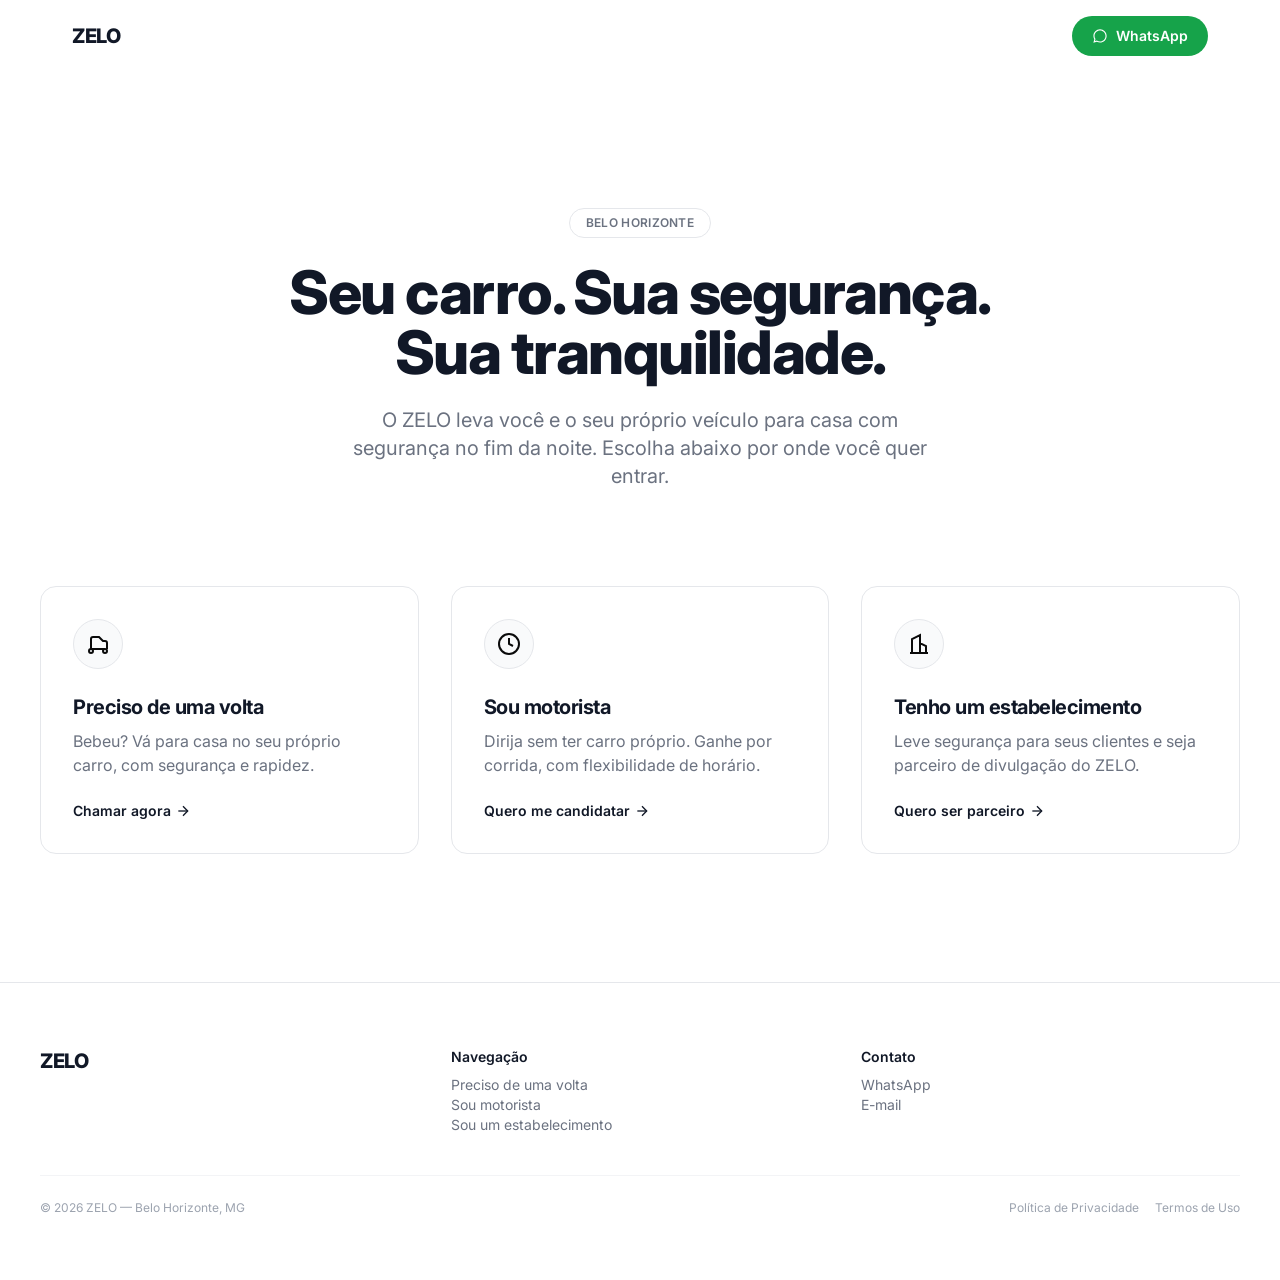
==== index.html @ 23740eac "Site ZELO: hub + landing cliente, motorista e parceiros - 4 paginas estaticas (HTML + Tailwind compi" ====
<!DOCTYPE html>
<html lang="pt-BR">
<head>
<meta charset="UTF-8">
<meta name="viewport" content="width=device-width, initial-scale=1.0">
<meta name="color-scheme" content="light">
<title>ZELO — O Motorista Amigo | Belo Horizonte</title>
<meta name="description" content="ZELO: o motorista amigo que leva você e o seu carro para casa com segurança. Conheça também nossas parcerias com estabelecimentos e vagas para motoristas em Belo Horizonte.">
<meta name="keywords" content="ZELO, motorista amigo, transporte noturno seguro, Belo Horizonte">

<meta property="og:title" content="ZELO — O Motorista Amigo">
<meta property="og:description" content="Segurança e tranquilidade no fim da noite, em Belo Horizonte.">
<meta property="og:type" content="website">
<meta property="og:locale" content="pt_BR">

<link rel="preconnect" href="https://fonts.googleapis.com">
<link rel="preconnect" href="https://fonts.gstatic.com" crossorigin>
<link href="https://fonts.googleapis.com/css2?family=Inter:wght@400;500;600;700;800&display=swap" rel="stylesheet">
<link rel="stylesheet" href="zelo.min.css">
</head>
<body class="bg-white text-gray-900 antialiased">

<header id="navbar" class="fixed top-0 left-0 right-0 z-40">
  <nav class="max-w-[1200px] mx-auto px-6 lg:px-8 h-[72px] flex items-center justify-between">
    <a href="index.html" class="text-xl font-extrabold tracking-tight">ZELO</a>
    <a href="https://wa.me/5500000000000" target="_blank" rel="noopener"
       class="flex items-center gap-2 bg-success text-white px-5 py-2.5 rounded-full text-sm font-semibold hover:brightness-110 transition">
      <svg width="16" height="16" viewBox="0 0 24 24" fill="currentColor" aria-hidden="true"><path d="M12.04 2C6.58 2 2.13 6.45 2.13 11.91c0 1.75.46 3.45 1.32 4.95L2.05 22l5.25-1.38c1.45.79 3.08 1.21 4.74 1.21 5.46 0 9.91-4.45 9.91-9.91S17.5 2 12.04 2zm0 18.15c-1.48 0-2.93-.4-4.2-1.15l-.3-.18-3.12.82.83-3.04-.2-.31a8.18 8.18 0 01-1.26-4.38c0-4.54 3.7-8.24 8.25-8.24 4.54 0 8.24 3.7 8.24 8.24 0 4.55-3.7 8.24-8.24 8.24z"/></svg>
      WhatsApp
    </a>
  </nav>
</header>

<main>

  <section class="pt-40 pb-16 lg:pt-52 lg:pb-24 px-6 lg:px-8">
    <div class="max-w-[800px] mx-auto text-center">
      <span class="inline-block text-xs font-semibold uppercase tracking-wide text-gray-500 border border-gray-200 rounded-full px-4 py-1.5 mb-6">
        Belo Horizonte
      </span>
      <h1 class="text-4xl lg:text-6xl font-extrabold tracking-tight leading-[1.1] mb-6">
        Seu carro. Sua segurança. Sua tranquilidade.
      </h1>
      <p class="text-lg lg:text-xl text-gray-500 leading-relaxed max-w-xl mx-auto">
        O ZELO leva você e o seu próprio veículo para casa com segurança no fim da noite. Escolha abaixo por onde você quer entrar.
      </p>
    </div>
  </section>

  <section class="pb-24 lg:pb-32 px-6 lg:px-8">
    <div class="max-w-[1200px] mx-auto grid md:grid-cols-3 gap-6 lg:gap-8">

      <a href="zelo-landing-cliente.html" class="route-card reveal bg-white border border-gray-200 rounded-2xl p-8 flex flex-col">
        <div class="bg-gray-50 border border-gray-200 rounded-full p-3 w-fit">
          <svg width="24" height="24" viewBox="0 0 24 24" fill="none" stroke="#0A0A0A" stroke-width="2"><path d="M5 17h14M5 17a2 2 0 100 4 2 2 0 000-4zm14 0a2 2 0 100 4 2 2 0 000-4zM5 17V7a2 2 0 012-2h6l4 4h2a2 2 0 012 2v6"/></svg>
        </div>
        <h2 class="text-xl font-bold tracking-tight mt-6">Preciso de uma volta</h2>
        <p class="text-gray-500 mt-2 flex-1">Bebeu? Vá para casa no seu próprio carro, com segurança e rapidez.</p>
        <span class="inline-flex items-center gap-1 font-semibold mt-6 text-sm">
          Chamar agora
          <svg width="16" height="16" viewBox="0 0 24 24" fill="none" stroke="currentColor" stroke-width="2"><line x1="5" y1="12" x2="19" y2="12"/><polyline points="12 5 19 12 12 19"/></svg>
        </span>
      </a>

      <a href="zelo-landing-motorista.html" class="route-card reveal bg-white border border-gray-200 rounded-2xl p-8 flex flex-col">
        <div class="bg-gray-50 border border-gray-200 rounded-full p-3 w-fit">
          <svg width="24" height="24" viewBox="0 0 24 24" fill="none" stroke="#0A0A0A" stroke-width="2"><circle cx="12" cy="12" r="10"/><polyline points="12 6 12 12 16 14"/></svg>
        </div>
        <h2 class="text-xl font-bold tracking-tight mt-6">Sou motorista</h2>
        <p class="text-gray-500 mt-2 flex-1">Dirija sem ter carro próprio. Ganhe por corrida, com flexibilidade de horário.</p>
        <span class="inline-flex items-center gap-1 font-semibold mt-6 text-sm">
          Quero me candidatar
          <svg width="16" height="16" viewBox="0 0 24 24" fill="none" stroke="currentColor" stroke-width="2"><line x1="5" y1="12" x2="19" y2="12"/><polyline points="12 5 19 12 12 19"/></svg>
        </span>
      </a>

      <a href="zelo-landing-page.html" class="route-card reveal bg-white border border-gray-200 rounded-2xl p-8 flex flex-col">
        <div class="bg-gray-50 border border-gray-200 rounded-full p-3 w-fit">
          <svg width="24" height="24" viewBox="0 0 24 24" fill="none" stroke="#0A0A0A" stroke-width="2"><path d="M3 21h18M5 21V7l8-4v18M13 21V11l6 3v7M9 9v.01M9 12v.01M9 15v.01"/></svg>
        </div>
        <h2 class="text-xl font-bold tracking-tight mt-6">Tenho um estabelecimento</h2>
        <p class="text-gray-500 mt-2 flex-1">Leve segurança para seus clientes e seja parceiro de divulgação do ZELO.</p>
        <span class="inline-flex items-center gap-1 font-semibold mt-6 text-sm">
          Quero ser parceiro
          <svg width="16" height="16" viewBox="0 0 24 24" fill="none" stroke="currentColor" stroke-width="2"><line x1="5" y1="12" x2="19" y2="12"/><polyline points="12 5 19 12 12 19"/></svg>
        </span>
      </a>

    </div>
  </section>

</main>

<footer class="py-16 px-6 lg:px-8 border-t border-gray-200">
  <div class="max-w-[1200px] mx-auto grid sm:grid-cols-3 gap-8 text-sm">
    <div><span class="text-xl font-extrabold tracking-tight">ZELO</span></div>
    <div>
      <p class="font-semibold mb-2">Navegação</p>
      <a href="zelo-landing-cliente.html" class="block text-gray-500 hover:text-black transition-colors">Preciso de uma volta</a>
      <a href="zelo-landing-motorista.html" class="block text-gray-500 hover:text-black transition-colors">Sou motorista</a>
      <a href="zelo-landing-page.html" class="block text-gray-500 hover:text-black transition-colors">Sou um estabelecimento</a>
    </div>
    <div>
      <p class="font-semibold mb-2">Contato</p>
      <a href="https://wa.me/5500000000000" class="block text-gray-500 hover:text-black transition-colors">WhatsApp</a>
      <a href="mailto:contato@zelo.com.br" class="block text-gray-500 hover:text-black transition-colors">E-mail</a>
    </div>
  </div>
  <div class="max-w-[1200px] mx-auto mt-10 pt-6 border-t border-gray-100 flex flex-col sm:flex-row justify-between gap-4 text-xs text-gray-400">
    <p>&copy; 2026 ZELO — Belo Horizonte, MG</p>
    <div class="flex gap-4">
      <a href="#" class="hover:text-gray-600">Política de Privacidade</a>
      <a href="#" class="hover:text-gray-600">Termos de Uso</a>
    </div>
  </div>
</footer>

<script>
  const navbar = document.getElementById('navbar');
  window.addEventListener('scroll', () => {
    navbar.classList.toggle('scrolled', window.scrollY > 80);
  });

  const revealEls = document.querySelectorAll('.reveal');
  const observer = new IntersectionObserver((entries) => {
    entries.forEach((entry, i) => {
      if (entry.isIntersecting) {
        setTimeout(() => entry.target.classList.add('is-visible'), i * 80);
        observer.unobserve(entry.target);
      }
    });
  }, { threshold: 0.15 });
  revealEls.forEach(el => observer.observe(el));
</script>

</body>
</html>
---- zelo.min.css ----
*,:after,:before{--tw-border-spacing-x:0;--tw-border-spacing-y:0;--tw-translate-x:0;--tw-translate-y:0;--tw-rotate:0;--tw-skew-x:0;--tw-skew-y:0;--tw-scale-x:1;--tw-scale-y:1;--tw-pan-x: ;--tw-pan-y: ;--tw-pinch-zoom: ;--tw-scroll-snap-strictness:proximity;--tw-gradient-from-position: ;--tw-gradient-via-position: ;--tw-gradient-to-position: ;--tw-ordinal: ;--tw-slashed-zero: ;--tw-numeric-figure: ;--tw-numeric-spacing: ;--tw-numeric-fraction: ;--tw-ring-inset: ;--tw-ring-offset-width:0px;--tw-ring-offset-color:#fff;--tw-ring-color:rgba(59,130,246,.5);--tw-ring-offset-shadow:0 0 #0000;--tw-ring-shadow:0 0 #0000;--tw-shadow:0 0 #0000;--tw-shadow-colored:0 0 #0000;--tw-blur: ;--tw-brightness: ;--tw-contrast: ;--tw-grayscale: ;--tw-hue-rotate: ;--tw-invert: ;--tw-saturate: ;--tw-sepia: ;--tw-drop-shadow: ;--tw-backdrop-blur: ;--tw-backdrop-brightness: ;--tw-backdrop-contrast: ;--tw-backdrop-grayscale: ;--tw-backdrop-hue-rotate: ;--tw-backdrop-invert: ;--tw-backdrop-opacity: ;--tw-backdrop-saturate: ;--tw-backdrop-sepia: ;--tw-contain-size: ;--tw-contain-layout: ;--tw-contain-paint: ;--tw-contain-style: }::backdrop{--tw-border-spacing-x:0;--tw-border-spacing-y:0;--tw-translate-x:0;--tw-translate-y:0;--tw-rotate:0;--tw-skew-x:0;--tw-skew-y:0;--tw-scale-x:1;--tw-scale-y:1;--tw-pan-x: ;--tw-pan-y: ;--tw-pinch-zoom: ;--tw-scroll-snap-strictness:proximity;--tw-gradient-from-position: ;--tw-gradient-via-position: ;--tw-gradient-to-position: ;--tw-ordinal: ;--tw-slashed-zero: ;--tw-numeric-figure: ;--tw-numeric-spacing: ;--tw-numeric-fraction: ;--tw-ring-inset: ;--tw-ring-offset-width:0px;--tw-ring-offset-color:#fff;--tw-ring-color:rgba(59,130,246,.5);--tw-ring-offset-shadow:0 0 #0000;--tw-ring-shadow:0 0 #0000;--tw-shadow:0 0 #0000;--tw-shadow-colored:0 0 #0000;--tw-blur: ;--tw-brightness: ;--tw-contrast: ;--tw-grayscale: ;--tw-hue-rotate: ;--tw-invert: ;--tw-saturate: ;--tw-sepia: ;--tw-drop-shadow: ;--tw-backdrop-blur: ;--tw-backdrop-brightness: ;--tw-backdrop-contrast: ;--tw-backdrop-grayscale: ;--tw-backdrop-hue-rotate: ;--tw-backdrop-invert: ;--tw-backdrop-opacity: ;--tw-backdrop-saturate: ;--tw-backdrop-sepia: ;--tw-contain-size: ;--tw-contain-layout: ;--tw-contain-paint: ;--tw-contain-style: }/*! tailwindcss v3.4.19 | MIT License | https://tailwindcss.com*/*,:after,:before{box-sizing:border-box;border:0 solid #e5e7eb}:after,:before{--tw-content:""}:host,html{line-height:1.5;-webkit-text-size-adjust:100%;-moz-tab-size:4;-o-tab-size:4;tab-size:4;font-family:Inter,system-ui,-apple-system,sans-serif;font-feature-settings:normal;font-variation-settings:normal;-webkit-tap-highlight-color:transparent}body{margin:0;line-height:inherit}hr{height:0;color:inherit;border-top-width:1px}abbr:where([title]){-webkit-text-decoration:underline dotted;text-decoration:underline dotted}h1,h2,h3,h4,h5,h6{font-size:inherit;font-weight:inherit}a{color:inherit;text-decoration:inherit}b,strong{font-weight:bolder}code,kbd,pre,samp{font-family:ui-monospace,SFMono-Regular,Menlo,Monaco,Consolas,Liberation Mono,Courier New,monospace;font-feature-settings:normal;font-variation-settings:normal;font-size:1em}small{font-size:80%}sub,sup{font-size:75%;line-height:0;position:relative;vertical-align:baseline}sub{bottom:-.25em}sup{top:-.5em}table{text-indent:0;border-color:inherit;border-collapse:collapse}button,input,optgroup,select,textarea{font-family:inherit;font-feature-settings:inherit;font-variation-settings:inherit;font-size:100%;font-weight:inherit;line-height:inherit;letter-spacing:inherit;color:inherit;margin:0;padding:0}button,select{text-transform:none}button,input:where([type=button]),input:where([type=reset]),input:where([type=submit]){-webkit-appearance:button;background-color:transparent;background-image:none}:-moz-focusring{outline:auto}:-moz-ui-invalid{box-shadow:none}progress{vertical-align:baseline}::-webkit-inner-spin-button,::-webkit-outer-spin-button{height:auto}[type=search]{-webkit-appearance:textfield;outline-offset:-2px}::-webkit-search-decoration{-webkit-appearance:none}::-webkit-file-upload-button{-webkit-appearance:button;font:inherit}summary{display:list-item}blockquote,dd,dl,figure,h1,h2,h3,h4,h5,h6,hr,p,pre{margin:0}fieldset{margin:0}fieldset,legend{padding:0}menu,ol,ul{list-style:none;margin:0;padding:0}dialog{padding:0}textarea{resize:vertical}input::-moz-placeholder,textarea::-moz-placeholder{opacity:1;color:#9ca3af}input::placeholder,textarea::placeholder{opacity:1;color:#9ca3af}[role=button],button{cursor:pointer}:disabled{cursor:default}audio,canvas,embed,iframe,img,object,svg,video{display:block;vertical-align:middle}img,video{max-width:100%;height:auto}[hidden]:where(:not([hidden=until-found])){display:none}.pointer-events-none{pointer-events:none}.fixed{position:fixed}.absolute{position:absolute}.relative{position:relative}.inset-0{inset:0}.bottom-6{bottom:1.5rem}.left-0{left:0}.right-0{right:0}.right-6{right:1.5rem}.top-0{top:0}.top-6{top:1.5rem}.z-40{z-index:40}.z-50{z-index:50}.mx-auto{margin-left:auto;margin-right:auto}.mb-1\.5{margin-bottom:.375rem}.mb-10{margin-bottom:2.5rem}.mb-12{margin-bottom:3rem}.mb-16{margin-bottom:4rem}.mb-2{margin-bottom:.5rem}.mb-3{margin-bottom:.75rem}.mb-4{margin-bottom:1rem}.mb-5{margin-bottom:1.25rem}.mb-6{margin-bottom:1.5rem}.mb-8{margin-bottom:2rem}.mt-0\.5{margin-top:.125rem}.mt-1{margin-top:.25rem}.mt-10{margin-top:2.5rem}.mt-12{margin-top:3rem}.mt-16{margin-top:4rem}.mt-2{margin-top:.5rem}.mt-3{margin-top:.75rem}.mt-4{margin-top:1rem}.mt-6{margin-top:1.5rem}.mt-8{margin-top:2rem}.block{display:block}.inline-block{display:inline-block}.flex{display:flex}.inline-flex{display:inline-flex}.grid{display:grid}.hidden{display:none}.aspect-\[21\/9\]{aspect-ratio:21/9}.aspect-\[4\/3\]{aspect-ratio:4/3}.h-14{height:3.5rem}.h-\[72px\]{height:72px}.h-full{height:100%}.w-14{width:3.5rem}.w-fit{width:-moz-fit-content;width:fit-content}.w-full{width:100%}.max-w-2xl{max-width:42rem}.max-w-\[1000px\]{max-width:1000px}.max-w-\[1200px\]{max-width:1200px}.max-w-\[600px\]{max-width:600px}.max-w-\[700px\]{max-width:700px}.max-w-\[800px\]{max-width:800px}.max-w-lg{max-width:32rem}.max-w-md{max-width:28rem}.max-w-xl{max-width:36rem}.flex-1{flex:1 1 0%}.shrink-0{flex-shrink:0}.transform{transform:translate(var(--tw-translate-x),var(--tw-translate-y)) rotate(var(--tw-rotate)) skewX(var(--tw-skew-x)) skewY(var(--tw-skew-y)) scaleX(var(--tw-scale-x)) scaleY(var(--tw-scale-y))}.grid-cols-3{grid-template-columns:repeat(3,minmax(0,1fr))}.flex-col{flex-direction:column}.items-start{align-items:flex-start}.items-center{align-items:center}.justify-center{justify-content:center}.justify-between{justify-content:space-between}.gap-1{gap:.25rem}.gap-10{gap:2.5rem}.gap-12{gap:3rem}.gap-2{gap:.5rem}.gap-3{gap:.75rem}.gap-4{gap:1rem}.gap-6{gap:1.5rem}.gap-8{gap:2rem}.space-y-3>:not([hidden])~:not([hidden]){--tw-space-y-reverse:0;margin-top:calc(.75rem*(1 - var(--tw-space-y-reverse)));margin-bottom:calc(.75rem*var(--tw-space-y-reverse))}.space-y-4>:not([hidden])~:not([hidden]){--tw-space-y-reverse:0;margin-top:calc(1rem*(1 - var(--tw-space-y-reverse)));margin-bottom:calc(1rem*var(--tw-space-y-reverse))}.overflow-hidden{overflow:hidden}.rounded-2xl{border-radius:1rem}.rounded-full{border-radius:9999px}.rounded-xl{border-radius:.75rem}.border{border-width:1px}.border-t{border-top-width:1px}.border-accent{--tw-border-opacity:1;border-color:rgb(220 38 38/var(--tw-border-opacity,1))}.border-gray-100{--tw-border-opacity:1;border-color:rgb(243 244 246/var(--tw-border-opacity,1))}.border-gray-200{--tw-border-opacity:1;border-color:rgb(229 231 235/var(--tw-border-opacity,1))}.border-gray-900{--tw-border-opacity:1;border-color:rgb(17 24 39/var(--tw-border-opacity,1))}.border-white{--tw-border-opacity:1;border-color:rgb(255 255 255/var(--tw-border-opacity,1))}.bg-black{--tw-bg-opacity:1;background-color:rgb(10 10 10/var(--tw-bg-opacity,1))}.bg-gray-50{--tw-bg-opacity:1;background-color:rgb(249 250 251/var(--tw-bg-opacity,1))}.bg-success{--tw-bg-opacity:1;background-color:rgb(22 163 74/var(--tw-bg-opacity,1))}.bg-white{--tw-bg-opacity:1;background-color:rgb(255 255 255/var(--tw-bg-opacity,1))}.p-3{padding:.75rem}.p-4{padding:1rem}.p-5{padding:1.25rem}.p-6{padding:1.5rem}.p-8{padding:2rem}.px-10{padding-left:2.5rem;padding-right:2.5rem}.px-4{padding-left:1rem;padding-right:1rem}.px-5{padding-left:1.25rem;padding-right:1.25rem}.px-6{padding-left:1.5rem;padding-right:1.5rem}.px-8{padding-left:2rem;padding-right:2rem}.py-1\.5{padding-top:.375rem;padding-bottom:.375rem}.py-14{padding-top:3.5rem;padding-bottom:3.5rem}.py-16{padding-top:4rem;padding-bottom:4rem}.py-2{padding-top:.5rem;padding-bottom:.5rem}.py-2\.5{padding-top:.625rem;padding-bottom:.625rem}.py-20{padding-top:5rem;padding-bottom:5rem}.py-3{padding-top:.75rem;padding-bottom:.75rem}.py-3\.5{padding-top:.875rem;padding-bottom:.875rem}.py-4{padding-top:1rem;padding-bottom:1rem}.py-5{padding-top:1.25rem;padding-bottom:1.25rem}.py-6{padding-top:1.5rem;padding-bottom:1.5rem}.pb-16{padding-bottom:4rem}.pb-2{padding-bottom:.5rem}.pb-20{padding-bottom:5rem}.pb-24{padding-bottom:6rem}.pb-4{padding-bottom:1rem}.pt-40{padding-top:10rem}.pt-6{padding-top:1.5rem}.text-left{text-align:left}.text-center{text-align:center}.text-2xl{font-size:1.5rem;line-height:2rem}.text-3xl{font-size:1.875rem;line-height:2.25rem}.text-4xl{font-size:2.25rem;line-height:2.5rem}.text-base{font-size:1rem;line-height:1.5rem}.text-lg{font-size:1.125rem;line-height:1.75rem}.text-sm{font-size:.875rem;line-height:1.25rem}.text-xl{font-size:1.25rem;line-height:1.75rem}.text-xs{font-size:.75rem;line-height:1rem}.font-bold{font-weight:700}.font-extrabold{font-weight:800}.font-medium{font-weight:500}.font-normal{font-weight:400}.font-semibold{font-weight:600}.uppercase{text-transform:uppercase}.leading-\[1\.1\]{line-height:1.1}.leading-relaxed{line-height:1.625}.tracking-tight{letter-spacing:-.025em}.tracking-wide{letter-spacing:.025em}.text-accent{--tw-text-opacity:1;color:rgb(220 38 38/var(--tw-text-opacity,1))}.text-black{--tw-text-opacity:1;color:rgb(10 10 10/var(--tw-text-opacity,1))}.text-gray-200{--tw-text-opacity:1;color:rgb(229 231 235/var(--tw-text-opacity,1))}.text-gray-300{--tw-text-opacity:1;color:rgb(209 213 219/var(--tw-text-opacity,1))}.text-gray-400{--tw-text-opacity:1;color:rgb(156 163 175/var(--tw-text-opacity,1))}.text-gray-500{--tw-text-opacity:1;color:rgb(107 114 128/var(--tw-text-opacity,1))}.text-gray-700{--tw-text-opacity:1;color:rgb(55 65 81/var(--tw-text-opacity,1))}.text-gray-900{--tw-text-opacity:1;color:rgb(17 24 39/var(--tw-text-opacity,1))}.text-white{--tw-text-opacity:1;color:rgb(255 255 255/var(--tw-text-opacity,1))}.underline{text-decoration-line:underline}.antialiased{-webkit-font-smoothing:antialiased;-moz-osx-font-smoothing:grayscale}.opacity-0{opacity:0}.shadow-lg{--tw-shadow:0 10px 15px -3px rgba(0,0,0,.1),0 4px 6px -4px rgba(0,0,0,.1);--tw-shadow-colored:0 10px 15px -3px var(--tw-shadow-color),0 4px 6px -4px var(--tw-shadow-color);box-shadow:var(--tw-ring-offset-shadow,0 0 #0000),var(--tw-ring-shadow,0 0 #0000),var(--tw-shadow)}.outline-none{outline:2px solid transparent;outline-offset:2px}.transition{transition-property:color,background-color,border-color,text-decoration-color,fill,stroke,opacity,box-shadow,transform,filter,-webkit-backdrop-filter;transition-property:color,background-color,border-color,text-decoration-color,fill,stroke,opacity,box-shadow,transform,filter,backdrop-filter;transition-property:color,background-color,border-color,text-decoration-color,fill,stroke,opacity,box-shadow,transform,filter,backdrop-filter,-webkit-backdrop-filter;transition-timing-function:cubic-bezier(.4,0,.2,1);transition-duration:.15s}.transition-colors{transition-property:color,background-color,border-color,text-decoration-color,fill,stroke;transition-timing-function:cubic-bezier(.4,0,.2,1);transition-duration:.15s}.transition-opacity{transition-property:opacity;transition-timing-function:cubic-bezier(.4,0,.2,1);transition-duration:.15s}.duration-200{transition-duration:.2s}.duration-300{transition-duration:.3s}html{scroll-behavior:smooth;color-scheme:light}body{font-family:Inter,system-ui,sans-serif}.reveal{opacity:0;transform:translateY(16px);transition:opacity .5s ease-out,transform .5s ease-out}.reveal.is-visible{opacity:1;transform:translateY(0)}#navbar{transition:background-color .3s ease,box-shadow .3s ease,-webkit-backdrop-filter .3s ease;transition:background-color .3s ease,box-shadow .3s ease,backdrop-filter .3s ease;transition:background-color .3s ease,box-shadow .3s ease,backdrop-filter .3s ease,-webkit-backdrop-filter .3s ease}#navbar.scrolled{background-color:hsla(0,0%,100%,.9);-webkit-backdrop-filter:blur(8px);backdrop-filter:blur(8px);box-shadow:0 1px 0 0 rgba(0,0,0,.06)}.faq-content{max-height:0;overflow:hidden;transition:max-height .3s ease}.faq-item.open .faq-content{max-height:300px}.faq-icon{transition:transform .2s ease}.faq-item.open .faq-icon{transform:rotate(45deg)}.route-card{transition:transform .3s ease,box-shadow .3s ease,border-color .3s ease}.route-card:hover{transform:translateY(-4px);box-shadow:0 20px 40px -12px rgba(0,0,0,.15)}@media (min-width:1024px){.step-connector:after{content:"";position:absolute;top:28px;left:50%;width:100%;height:1px;background:#e5e5e5;z-index:0}.step-item:last-child .step-connector:after{display:none}}@media (max-width:1023px){.step-connector:before{content:"";position:absolute;top:56px;left:27px;width:1px;height:calc(100% - 20px);background:#e5e5e5;z-index:0}.step-item:last-child .step-connector:before{display:none}}a:focus-visible,button:focus-visible,input:focus-visible,select:focus-visible{outline:2px solid #dc2626;outline-offset:2px}@media (prefers-reduced-motion:reduce){.reveal{opacity:1;transition:none}.reveal,.route-card:hover{transform:none}html{scroll-behavior:auto}}.hover\:border-gray-900:hover{--tw-border-opacity:1;border-color:rgb(17 24 39/var(--tw-border-opacity,1))}.hover\:bg-accent:hover{--tw-bg-opacity:1;background-color:rgb(220 38 38/var(--tw-bg-opacity,1))}.hover\:bg-gray-100:hover{--tw-bg-opacity:1;background-color:rgb(243 244 246/var(--tw-bg-opacity,1))}.hover\:bg-gray-900:hover{--tw-bg-opacity:1;background-color:rgb(17 24 39/var(--tw-bg-opacity,1))}.hover\:bg-white:hover{--tw-bg-opacity:1;background-color:rgb(255 255 255/var(--tw-bg-opacity,1))}.hover\:text-black:hover{--tw-text-opacity:1;color:rgb(10 10 10/var(--tw-text-opacity,1))}.hover\:text-gray-600:hover{--tw-text-opacity:1;color:rgb(75 85 99/var(--tw-text-opacity,1))}.hover\:text-white:hover{--tw-text-opacity:1;color:rgb(255 255 255/var(--tw-text-opacity,1))}.hover\:brightness-110:hover{--tw-brightness:brightness(1.1);filter:var(--tw-blur) var(--tw-brightness) var(--tw-contrast) var(--tw-grayscale) var(--tw-hue-rotate) var(--tw-invert) var(--tw-saturate) var(--tw-sepia) var(--tw-drop-shadow)}.focus\:border-gray-900:focus{--tw-border-opacity:1;border-color:rgb(17 24 39/var(--tw-border-opacity,1))}@media (min-width:640px){.sm\:grid-cols-2{grid-template-columns:repeat(2,minmax(0,1fr))}.sm\:grid-cols-3{grid-template-columns:repeat(3,minmax(0,1fr))}.sm\:flex-row{flex-direction:row}.sm\:gap-4{gap:1rem}.sm\:p-6{padding:1.5rem}.sm\:text-sm{font-size:.875rem;line-height:1.25rem}}@media (min-width:768px){.md\:grid-cols-2{grid-template-columns:repeat(2,minmax(0,1fr))}.md\:grid-cols-3{grid-template-columns:repeat(3,minmax(0,1fr))}.md\:flex-row{flex-direction:row}.md\:gap-16{gap:4rem}}@media (min-width:1024px){.lg\:flex{display:flex}.lg\:hidden{display:none}.lg\:-translate-y-1{--tw-translate-y:-0.25rem}.lg\:-translate-y-1,.lg\:scale-105{transform:translate(var(--tw-translate-x),var(--tw-translate-y)) rotate(var(--tw-rotate)) skewX(var(--tw-skew-x)) skewY(var(--tw-skew-y)) scaleX(var(--tw-scale-x)) scaleY(var(--tw-scale-y))}.lg\:scale-105{--tw-scale-x:1.05;--tw-scale-y:1.05}.lg\:grid-cols-2{grid-template-columns:repeat(2,minmax(0,1fr))}.lg\:grid-cols-3{grid-template-columns:repeat(3,minmax(0,1fr))}.lg\:grid-cols-4{grid-template-columns:repeat(4,minmax(0,1fr))}.lg\:grid-cols-5{grid-template-columns:repeat(5,minmax(0,1fr))}.lg\:gap-6{gap:1.5rem}.lg\:gap-8{gap:2rem}.lg\:px-8{padding-left:2rem;padding-right:2rem}.lg\:py-20{padding-top:5rem;padding-bottom:5rem}.lg\:py-24{padding-top:6rem;padding-bottom:6rem}.lg\:py-28{padding-top:7rem;padding-bottom:7rem}.lg\:py-32{padding-top:8rem;padding-bottom:8rem}.lg\:pb-24{padding-bottom:6rem}.lg\:pb-32{padding-bottom:8rem}.lg\:pt-48{padding-top:12rem}.lg\:pt-52{padding-top:13rem}.lg\:text-3xl{font-size:1.875rem;line-height:2.25rem}.lg\:text-4xl{font-size:2.25rem;line-height:2.5rem}.lg\:text-5xl{font-size:3rem;line-height:1}.lg\:text-6xl{font-size:3.75rem;line-height:1}.lg\:text-xl{font-size:1.25rem;line-height:1.75rem}}
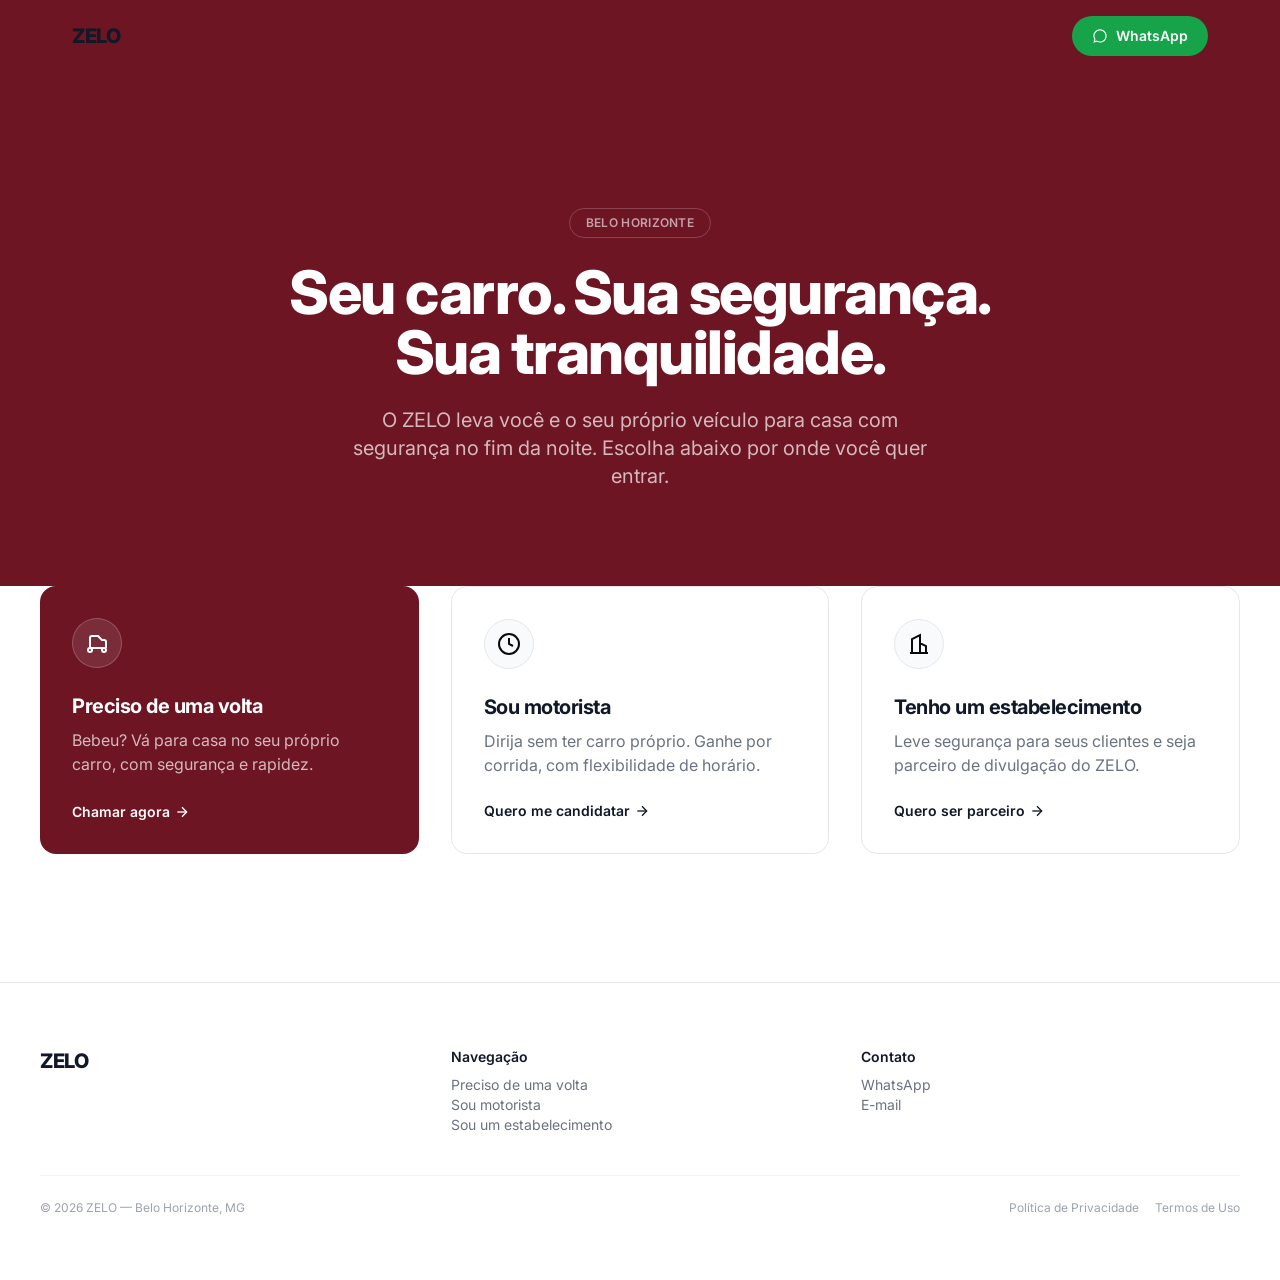
==== commit 9d96ebac: "Botao calcular e bordo no hub" ====
--- a/index.html
+++ b/index.html
@@ -33,15 +33,15 @@
 
 <main>
 
-  <section class="pt-40 pb-16 lg:pt-52 lg:pb-24 px-6 lg:px-8">
+  <section class="pt-40 pb-16 lg:pt-52 lg:pb-24 px-6 lg:px-8 bg-accent text-white">
     <div class="max-w-[800px] mx-auto text-center">
-      <span class="inline-block text-xs font-semibold uppercase tracking-wide text-gray-500 border border-gray-200 rounded-full px-4 py-1.5 mb-6">
+      <span class="inline-block text-xs font-semibold uppercase tracking-wide text-white/60 border border-white/20 rounded-full px-4 py-1.5 mb-6">
         Belo Horizonte
       </span>
       <h1 class="text-4xl lg:text-6xl font-extrabold tracking-tight leading-[1.1] mb-6">
         Seu carro. Sua segurança. Sua tranquilidade.
       </h1>
-      <p class="text-lg lg:text-xl text-gray-500 leading-relaxed max-w-xl mx-auto">
+      <p class="text-lg lg:text-xl text-white/70 leading-relaxed max-w-xl mx-auto">
         O ZELO leva você e o seu próprio veículo para casa com segurança no fim da noite. Escolha abaixo por onde você quer entrar.
       </p>
     </div>
@@ -50,12 +50,12 @@
   <section class="pb-24 lg:pb-32 px-6 lg:px-8">
     <div class="max-w-[1200px] mx-auto grid md:grid-cols-3 gap-6 lg:gap-8">
 
-      <a href="zelo-landing-cliente.html" class="route-card reveal bg-white border border-gray-200 rounded-2xl p-8 flex flex-col">
-        <div class="bg-gray-50 border border-gray-200 rounded-full p-3 w-fit">
-          <svg width="24" height="24" viewBox="0 0 24 24" fill="none" stroke="#0A0A0A" stroke-width="2"><path d="M5 17h14M5 17a2 2 0 100 4 2 2 0 000-4zm14 0a2 2 0 100 4 2 2 0 000-4zM5 17V7a2 2 0 012-2h6l4 4h2a2 2 0 012 2v6"/></svg>
+      <a href="zelo-landing-cliente.html" class="route-card reveal bg-accent text-white rounded-2xl p-8 flex flex-col">
+        <div class="bg-white/10 border border-white/20 rounded-full p-3 w-fit">
+          <svg width="24" height="24" viewBox="0 0 24 24" fill="none" stroke="white" stroke-width="2"><path d="M5 17h14M5 17a2 2 0 100 4 2 2 0 000-4zm14 0a2 2 0 100 4 2 2 0 000-4zM5 17V7a2 2 0 012-2h6l4 4h2a2 2 0 012 2v6"/></svg>
         </div>
         <h2 class="text-xl font-bold tracking-tight mt-6">Preciso de uma volta</h2>
-        <p class="text-gray-500 mt-2 flex-1">Bebeu? Vá para casa no seu próprio carro, com segurança e rapidez.</p>
+        <p class="text-white/70 mt-2 flex-1">Bebeu? Vá para casa no seu próprio carro, com segurança e rapidez.</p>
         <span class="inline-flex items-center gap-1 font-semibold mt-6 text-sm">
           Chamar agora
           <svg width="16" height="16" viewBox="0 0 24 24" fill="none" stroke="currentColor" stroke-width="2"><line x1="5" y1="12" x2="19" y2="12"/><polyline points="12 5 19 12 12 19"/></svg>
--- a/zelo.min.css
+++ b/zelo.min.css
@@ -1 +1 @@
-*,:after,:before{--tw-border-spacing-x:0;--tw-border-spacing-y:0;--tw-translate-x:0;--tw-translate-y:0;--tw-rotate:0;--tw-skew-x:0;--tw-skew-y:0;--tw-scale-x:1;--tw-scale-y:1;--tw-pan-x: ;--tw-pan-y: ;--tw-pinch-zoom: ;--tw-scroll-snap-strictness:proximity;--tw-gradient-from-position: ;--tw-gradient-via-position: ;--tw-gradient-to-position: ;--tw-ordinal: ;--tw-slashed-zero: ;--tw-numeric-figure: ;--tw-numeric-spacing: ;--tw-numeric-fraction: ;--tw-ring-inset: ;--tw-ring-offset-width:0px;--tw-ring-offset-color:#fff;--tw-ring-color:rgba(59,130,246,.5);--tw-ring-offset-shadow:0 0 #0000;--tw-ring-shadow:0 0 #0000;--tw-shadow:0 0 #0000;--tw-shadow-colored:0 0 #0000;--tw-blur: ;--tw-brightness: ;--tw-contrast: ;--tw-grayscale: ;--tw-hue-rotate: ;--tw-invert: ;--tw-saturate: ;--tw-sepia: ;--tw-drop-shadow: ;--tw-backdrop-blur: ;--tw-backdrop-brightness: ;--tw-backdrop-contrast: ;--tw-backdrop-grayscale: ;--tw-backdrop-hue-rotate: ;--tw-backdrop-invert: ;--tw-backdrop-opacity: ;--tw-backdrop-saturate: ;--tw-backdrop-sepia: ;--tw-contain-size: ;--tw-contain-layout: ;--tw-contain-paint: ;--tw-contain-style: }::backdrop{--tw-border-spacing-x:0;--tw-border-spacing-y:0;--tw-translate-x:0;--tw-translate-y:0;--tw-rotate:0;--tw-skew-x:0;--tw-skew-y:0;--tw-scale-x:1;--tw-scale-y:1;--tw-pan-x: ;--tw-pan-y: ;--tw-pinch-zoom: ;--tw-scroll-snap-strictness:proximity;--tw-gradient-from-position: ;--tw-gradient-via-position: ;--tw-gradient-to-position: ;--tw-ordinal: ;--tw-slashed-zero: ;--tw-numeric-figure: ;--tw-numeric-spacing: ;--tw-numeric-fraction: ;--tw-ring-inset: ;--tw-ring-offset-width:0px;--tw-ring-offset-color:#fff;--tw-ring-color:rgba(59,130,246,.5);--tw-ring-offset-shadow:0 0 #0000;--tw-ring-shadow:0 0 #0000;--tw-shadow:0 0 #0000;--tw-shadow-colored:0 0 #0000;--tw-blur: ;--tw-brightness: ;--tw-contrast: ;--tw-grayscale: ;--tw-hue-rotate: ;--tw-invert: ;--tw-saturate: ;--tw-sepia: ;--tw-drop-shadow: ;--tw-backdrop-blur: ;--tw-backdrop-brightness: ;--tw-backdrop-contrast: ;--tw-backdrop-grayscale: ;--tw-backdrop-hue-rotate: ;--tw-backdrop-invert: ;--tw-backdrop-opacity: ;--tw-backdrop-saturate: ;--tw-backdrop-sepia: ;--tw-contain-size: ;--tw-contain-layout: ;--tw-contain-paint: ;--tw-contain-style: }/*! tailwindcss v3.4.19 | MIT License | https://tailwindcss.com*/*,:after,:before{box-sizing:border-box;border:0 solid #e5e7eb}:after,:before{--tw-content:""}:host,html{line-height:1.5;-webkit-text-size-adjust:100%;-moz-tab-size:4;-o-tab-size:4;tab-size:4;font-family:Inter,system-ui,-apple-system,sans-serif;font-feature-settings:normal;font-variation-settings:normal;-webkit-tap-highlight-color:transparent}body{margin:0;line-height:inherit}hr{height:0;color:inherit;border-top-width:1px}abbr:where([title]){-webkit-text-decoration:underline dotted;text-decoration:underline dotted}h1,h2,h3,h4,h5,h6{font-size:inherit;font-weight:inherit}a{color:inherit;text-decoration:inherit}b,strong{font-weight:bolder}code,kbd,pre,samp{font-family:ui-monospace,SFMono-Regular,Menlo,Monaco,Consolas,Liberation Mono,Courier New,monospace;font-feature-settings:normal;font-variation-settings:normal;font-size:1em}small{font-size:80%}sub,sup{font-size:75%;line-height:0;position:relative;vertical-align:baseline}sub{bottom:-.25em}sup{top:-.5em}table{text-indent:0;border-color:inherit;border-collapse:collapse}button,input,optgroup,select,textarea{font-family:inherit;font-feature-settings:inherit;font-variation-settings:inherit;font-size:100%;font-weight:inherit;line-height:inherit;letter-spacing:inherit;color:inherit;margin:0;padding:0}button,select{text-transform:none}button,input:where([type=button]),input:where([type=reset]),input:where([type=submit]){-webkit-appearance:button;background-color:transparent;background-image:none}:-moz-focusring{outline:auto}:-moz-ui-invalid{box-shadow:none}progress{vertical-align:baseline}::-webkit-inner-spin-button,::-webkit-outer-spin-button{height:auto}[type=search]{-webkit-appearance:textfield;outline-offset:-2px}::-webkit-search-decoration{-webkit-appearance:none}::-webkit-file-upload-button{-webkit-appearance:button;font:inherit}summary{display:list-item}blockquote,dd,dl,figure,h1,h2,h3,h4,h5,h6,hr,p,pre{margin:0}fieldset{margin:0}fieldset,legend{padding:0}menu,ol,ul{list-style:none;margin:0;padding:0}dialog{padding:0}textarea{resize:vertical}input::-moz-placeholder,textarea::-moz-placeholder{opacity:1;color:#9ca3af}input::placeholder,textarea::placeholder{opacity:1;color:#9ca3af}[role=button],button{cursor:pointer}:disabled{cursor:default}audio,canvas,embed,iframe,img,object,svg,video{display:block;vertical-align:middle}img,video{max-width:100%;height:auto}[hidden]:where(:not([hidden=until-found])){display:none}.pointer-events-none{pointer-events:none}.fixed{position:fixed}.absolute{position:absolute}.relative{position:relative}.inset-0{inset:0}.bottom-6{bottom:1.5rem}.left-0{left:0}.right-0{right:0}.right-6{right:1.5rem}.top-0{top:0}.top-6{top:1.5rem}.z-40{z-index:40}.z-50{z-index:50}.mx-auto{margin-left:auto;margin-right:auto}.mb-1\.5{margin-bottom:.375rem}.mb-10{margin-bottom:2.5rem}.mb-12{margin-bottom:3rem}.mb-16{margin-bottom:4rem}.mb-2{margin-bottom:.5rem}.mb-3{margin-bottom:.75rem}.mb-4{margin-bottom:1rem}.mb-5{margin-bottom:1.25rem}.mb-6{margin-bottom:1.5rem}.mb-8{margin-bottom:2rem}.mt-0\.5{margin-top:.125rem}.mt-1{margin-top:.25rem}.mt-10{margin-top:2.5rem}.mt-12{margin-top:3rem}.mt-16{margin-top:4rem}.mt-2{margin-top:.5rem}.mt-3{margin-top:.75rem}.mt-4{margin-top:1rem}.mt-6{margin-top:1.5rem}.mt-8{margin-top:2rem}.block{display:block}.inline-block{display:inline-block}.flex{display:flex}.inline-flex{display:inline-flex}.grid{display:grid}.hidden{display:none}.aspect-\[21\/9\]{aspect-ratio:21/9}.aspect-\[4\/3\]{aspect-ratio:4/3}.h-14{height:3.5rem}.h-\[72px\]{height:72px}.h-full{height:100%}.w-14{width:3.5rem}.w-fit{width:-moz-fit-content;width:fit-content}.w-full{width:100%}.max-w-2xl{max-width:42rem}.max-w-\[1000px\]{max-width:1000px}.max-w-\[1200px\]{max-width:1200px}.max-w-\[600px\]{max-width:600px}.max-w-\[700px\]{max-width:700px}.max-w-\[800px\]{max-width:800px}.max-w-lg{max-width:32rem}.max-w-md{max-width:28rem}.max-w-xl{max-width:36rem}.flex-1{flex:1 1 0%}.shrink-0{flex-shrink:0}.transform{transform:translate(var(--tw-translate-x),var(--tw-translate-y)) rotate(var(--tw-rotate)) skewX(var(--tw-skew-x)) skewY(var(--tw-skew-y)) scaleX(var(--tw-scale-x)) scaleY(var(--tw-scale-y))}.grid-cols-3{grid-template-columns:repeat(3,minmax(0,1fr))}.flex-col{flex-direction:column}.items-start{align-items:flex-start}.items-center{align-items:center}.justify-center{justify-content:center}.justify-between{justify-content:space-between}.gap-1{gap:.25rem}.gap-10{gap:2.5rem}.gap-12{gap:3rem}.gap-2{gap:.5rem}.gap-3{gap:.75rem}.gap-4{gap:1rem}.gap-6{gap:1.5rem}.gap-8{gap:2rem}.space-y-3>:not([hidden])~:not([hidden]){--tw-space-y-reverse:0;margin-top:calc(.75rem*(1 - var(--tw-space-y-reverse)));margin-bottom:calc(.75rem*var(--tw-space-y-reverse))}.space-y-4>:not([hidden])~:not([hidden]){--tw-space-y-reverse:0;margin-top:calc(1rem*(1 - var(--tw-space-y-reverse)));margin-bottom:calc(1rem*var(--tw-space-y-reverse))}.overflow-hidden{overflow:hidden}.rounded-2xl{border-radius:1rem}.rounded-full{border-radius:9999px}.rounded-xl{border-radius:.75rem}.border{border-width:1px}.border-t{border-top-width:1px}.border-accent{--tw-border-opacity:1;border-color:rgb(220 38 38/var(--tw-border-opacity,1))}.border-gray-100{--tw-border-opacity:1;border-color:rgb(243 244 246/var(--tw-border-opacity,1))}.border-gray-200{--tw-border-opacity:1;border-color:rgb(229 231 235/var(--tw-border-opacity,1))}.border-gray-900{--tw-border-opacity:1;border-color:rgb(17 24 39/var(--tw-border-opacity,1))}.border-white{--tw-border-opacity:1;border-color:rgb(255 255 255/var(--tw-border-opacity,1))}.bg-black{--tw-bg-opacity:1;background-color:rgb(10 10 10/var(--tw-bg-opacity,1))}.bg-gray-50{--tw-bg-opacity:1;background-color:rgb(249 250 251/var(--tw-bg-opacity,1))}.bg-success{--tw-bg-opacity:1;background-color:rgb(22 163 74/var(--tw-bg-opacity,1))}.bg-white{--tw-bg-opacity:1;background-color:rgb(255 255 255/var(--tw-bg-opacity,1))}.p-3{padding:.75rem}.p-4{padding:1rem}.p-5{padding:1.25rem}.p-6{padding:1.5rem}.p-8{padding:2rem}.px-10{padding-left:2.5rem;padding-right:2.5rem}.px-4{padding-left:1rem;padding-right:1rem}.px-5{padding-left:1.25rem;padding-right:1.25rem}.px-6{padding-left:1.5rem;padding-right:1.5rem}.px-8{padding-left:2rem;padding-right:2rem}.py-1\.5{padding-top:.375rem;padding-bottom:.375rem}.py-14{padding-top:3.5rem;padding-bottom:3.5rem}.py-16{padding-top:4rem;padding-bottom:4rem}.py-2{padding-top:.5rem;padding-bottom:.5rem}.py-2\.5{padding-top:.625rem;padding-bottom:.625rem}.py-20{padding-top:5rem;padding-bottom:5rem}.py-3{padding-top:.75rem;padding-bottom:.75rem}.py-3\.5{padding-top:.875rem;padding-bottom:.875rem}.py-4{padding-top:1rem;padding-bottom:1rem}.py-5{padding-top:1.25rem;padding-bottom:1.25rem}.py-6{padding-top:1.5rem;padding-bottom:1.5rem}.pb-16{padding-bottom:4rem}.pb-2{padding-bottom:.5rem}.pb-20{padding-bottom:5rem}.pb-24{padding-bottom:6rem}.pb-4{padding-bottom:1rem}.pt-40{padding-top:10rem}.pt-6{padding-top:1.5rem}.text-left{text-align:left}.text-center{text-align:center}.text-2xl{font-size:1.5rem;line-height:2rem}.text-3xl{font-size:1.875rem;line-height:2.25rem}.text-4xl{font-size:2.25rem;line-height:2.5rem}.text-base{font-size:1rem;line-height:1.5rem}.text-lg{font-size:1.125rem;line-height:1.75rem}.text-sm{font-size:.875rem;line-height:1.25rem}.text-xl{font-size:1.25rem;line-height:1.75rem}.text-xs{font-size:.75rem;line-height:1rem}.font-bold{font-weight:700}.font-extrabold{font-weight:800}.font-medium{font-weight:500}.font-normal{font-weight:400}.font-semibold{font-weight:600}.uppercase{text-transform:uppercase}.leading-\[1\.1\]{line-height:1.1}.leading-relaxed{line-height:1.625}.tracking-tight{letter-spacing:-.025em}.tracking-wide{letter-spacing:.025em}.text-accent{--tw-text-opacity:1;color:rgb(220 38 38/var(--tw-text-opacity,1))}.text-black{--tw-text-opacity:1;color:rgb(10 10 10/var(--tw-text-opacity,1))}.text-gray-200{--tw-text-opacity:1;color:rgb(229 231 235/var(--tw-text-opacity,1))}.text-gray-300{--tw-text-opacity:1;color:rgb(209 213 219/var(--tw-text-opacity,1))}.text-gray-400{--tw-text-opacity:1;color:rgb(156 163 175/var(--tw-text-opacity,1))}.text-gray-500{--tw-text-opacity:1;color:rgb(107 114 128/var(--tw-text-opacity,1))}.text-gray-700{--tw-text-opacity:1;color:rgb(55 65 81/var(--tw-text-opacity,1))}.text-gray-900{--tw-text-opacity:1;color:rgb(17 24 39/var(--tw-text-opacity,1))}.text-white{--tw-text-opacity:1;color:rgb(255 255 255/var(--tw-text-opacity,1))}.underline{text-decoration-line:underline}.antialiased{-webkit-font-smoothing:antialiased;-moz-osx-font-smoothing:grayscale}.opacity-0{opacity:0}.shadow-lg{--tw-shadow:0 10px 15px -3px rgba(0,0,0,.1),0 4px 6px -4px rgba(0,0,0,.1);--tw-shadow-colored:0 10px 15px -3px var(--tw-shadow-color),0 4px 6px -4px var(--tw-shadow-color);box-shadow:var(--tw-ring-offset-shadow,0 0 #0000),var(--tw-ring-shadow,0 0 #0000),var(--tw-shadow)}.outline-none{outline:2px solid transparent;outline-offset:2px}.transition{transition-property:color,background-color,border-color,text-decoration-color,fill,stroke,opacity,box-shadow,transform,filter,-webkit-backdrop-filter;transition-property:color,background-color,border-color,text-decoration-color,fill,stroke,opacity,box-shadow,transform,filter,backdrop-filter;transition-property:color,background-color,border-color,text-decoration-color,fill,stroke,opacity,box-shadow,transform,filter,backdrop-filter,-webkit-backdrop-filter;transition-timing-function:cubic-bezier(.4,0,.2,1);transition-duration:.15s}.transition-colors{transition-property:color,background-color,border-color,text-decoration-color,fill,stroke;transition-timing-function:cubic-bezier(.4,0,.2,1);transition-duration:.15s}.transition-opacity{transition-property:opacity;transition-timing-function:cubic-bezier(.4,0,.2,1);transition-duration:.15s}.duration-200{transition-duration:.2s}.duration-300{transition-duration:.3s}html{scroll-behavior:smooth;color-scheme:light}body{font-family:Inter,system-ui,sans-serif}.reveal{opacity:0;transform:translateY(16px);transition:opacity .5s ease-out,transform .5s ease-out}.reveal.is-visible{opacity:1;transform:translateY(0)}#navbar{transition:background-color .3s ease,box-shadow .3s ease,-webkit-backdrop-filter .3s ease;transition:background-color .3s ease,box-shadow .3s ease,backdrop-filter .3s ease;transition:background-color .3s ease,box-shadow .3s ease,backdrop-filter .3s ease,-webkit-backdrop-filter .3s ease}#navbar.scrolled{background-color:hsla(0,0%,100%,.9);-webkit-backdrop-filter:blur(8px);backdrop-filter:blur(8px);box-shadow:0 1px 0 0 rgba(0,0,0,.06)}.faq-content{max-height:0;overflow:hidden;transition:max-height .3s ease}.faq-item.open .faq-content{max-height:300px}.faq-icon{transition:transform .2s ease}.faq-item.open .faq-icon{transform:rotate(45deg)}.route-card{transition:transform .3s ease,box-shadow .3s ease,border-color .3s ease}.route-card:hover{transform:translateY(-4px);box-shadow:0 20px 40px -12px rgba(0,0,0,.15)}@media (min-width:1024px){.step-connector:after{content:"";position:absolute;top:28px;left:50%;width:100%;height:1px;background:#e5e5e5;z-index:0}.step-item:last-child .step-connector:after{display:none}}@media (max-width:1023px){.step-connector:before{content:"";position:absolute;top:56px;left:27px;width:1px;height:calc(100% - 20px);background:#e5e5e5;z-index:0}.step-item:last-child .step-connector:before{display:none}}a:focus-visible,button:focus-visible,input:focus-visible,select:focus-visible{outline:2px solid #dc2626;outline-offset:2px}@media (prefers-reduced-motion:reduce){.reveal{opacity:1;transition:none}.reveal,.route-card:hover{transform:none}html{scroll-behavior:auto}}.hover\:border-gray-900:hover{--tw-border-opacity:1;border-color:rgb(17 24 39/var(--tw-border-opacity,1))}.hover\:bg-accent:hover{--tw-bg-opacity:1;background-color:rgb(220 38 38/var(--tw-bg-opacity,1))}.hover\:bg-gray-100:hover{--tw-bg-opacity:1;background-color:rgb(243 244 246/var(--tw-bg-opacity,1))}.hover\:bg-gray-900:hover{--tw-bg-opacity:1;background-color:rgb(17 24 39/var(--tw-bg-opacity,1))}.hover\:bg-white:hover{--tw-bg-opacity:1;background-color:rgb(255 255 255/var(--tw-bg-opacity,1))}.hover\:text-black:hover{--tw-text-opacity:1;color:rgb(10 10 10/var(--tw-text-opacity,1))}.hover\:text-gray-600:hover{--tw-text-opacity:1;color:rgb(75 85 99/var(--tw-text-opacity,1))}.hover\:text-white:hover{--tw-text-opacity:1;color:rgb(255 255 255/var(--tw-text-opacity,1))}.hover\:brightness-110:hover{--tw-brightness:brightness(1.1);filter:var(--tw-blur) var(--tw-brightness) var(--tw-contrast) var(--tw-grayscale) var(--tw-hue-rotate) var(--tw-invert) var(--tw-saturate) var(--tw-sepia) var(--tw-drop-shadow)}.focus\:border-gray-900:focus{--tw-border-opacity:1;border-color:rgb(17 24 39/var(--tw-border-opacity,1))}@media (min-width:640px){.sm\:grid-cols-2{grid-template-columns:repeat(2,minmax(0,1fr))}.sm\:grid-cols-3{grid-template-columns:repeat(3,minmax(0,1fr))}.sm\:flex-row{flex-direction:row}.sm\:gap-4{gap:1rem}.sm\:p-6{padding:1.5rem}.sm\:text-sm{font-size:.875rem;line-height:1.25rem}}@media (min-width:768px){.md\:grid-cols-2{grid-template-columns:repeat(2,minmax(0,1fr))}.md\:grid-cols-3{grid-template-columns:repeat(3,minmax(0,1fr))}.md\:flex-row{flex-direction:row}.md\:gap-16{gap:4rem}}@media (min-width:1024px){.lg\:flex{display:flex}.lg\:hidden{display:none}.lg\:-translate-y-1{--tw-translate-y:-0.25rem}.lg\:-translate-y-1,.lg\:scale-105{transform:translate(var(--tw-translate-x),var(--tw-translate-y)) rotate(var(--tw-rotate)) skewX(var(--tw-skew-x)) skewY(var(--tw-skew-y)) scaleX(var(--tw-scale-x)) scaleY(var(--tw-scale-y))}.lg\:scale-105{--tw-scale-x:1.05;--tw-scale-y:1.05}.lg\:grid-cols-2{grid-template-columns:repeat(2,minmax(0,1fr))}.lg\:grid-cols-3{grid-template-columns:repeat(3,minmax(0,1fr))}.lg\:grid-cols-4{grid-template-columns:repeat(4,minmax(0,1fr))}.lg\:grid-cols-5{grid-template-columns:repeat(5,minmax(0,1fr))}.lg\:gap-6{gap:1.5rem}.lg\:gap-8{gap:2rem}.lg\:px-8{padding-left:2rem;padding-right:2rem}.lg\:py-20{padding-top:5rem;padding-bottom:5rem}.lg\:py-24{padding-top:6rem;padding-bottom:6rem}.lg\:py-28{padding-top:7rem;padding-bottom:7rem}.lg\:py-32{padding-top:8rem;padding-bottom:8rem}.lg\:pb-24{padding-bottom:6rem}.lg\:pb-32{padding-bottom:8rem}.lg\:pt-48{padding-top:12rem}.lg\:pt-52{padding-top:13rem}.lg\:text-3xl{font-size:1.875rem;line-height:2.25rem}.lg\:text-4xl{font-size:2.25rem;line-height:2.5rem}.lg\:text-5xl{font-size:3rem;line-height:1}.lg\:text-6xl{font-size:3.75rem;line-height:1}.lg\:text-xl{font-size:1.25rem;line-height:1.75rem}}+*,:after,:before{--tw-border-spacing-x:0;--tw-border-spacing-y:0;--tw-translate-x:0;--tw-translate-y:0;--tw-rotate:0;--tw-skew-x:0;--tw-skew-y:0;--tw-scale-x:1;--tw-scale-y:1;--tw-pan-x: ;--tw-pan-y: ;--tw-pinch-zoom: ;--tw-scroll-snap-strictness:proximity;--tw-gradient-from-position: ;--tw-gradient-via-position: ;--tw-gradient-to-position: ;--tw-ordinal: ;--tw-slashed-zero: ;--tw-numeric-figure: ;--tw-numeric-spacing: ;--tw-numeric-fraction: ;--tw-ring-inset: ;--tw-ring-offset-width:0px;--tw-ring-offset-color:#fff;--tw-ring-color:rgba(59,130,246,.5);--tw-ring-offset-shadow:0 0 #0000;--tw-ring-shadow:0 0 #0000;--tw-shadow:0 0 #0000;--tw-shadow-colored:0 0 #0000;--tw-blur: ;--tw-brightness: ;--tw-contrast: ;--tw-grayscale: ;--tw-hue-rotate: ;--tw-invert: ;--tw-saturate: ;--tw-sepia: ;--tw-drop-shadow: ;--tw-backdrop-blur: ;--tw-backdrop-brightness: ;--tw-backdrop-contrast: ;--tw-backdrop-grayscale: ;--tw-backdrop-hue-rotate: ;--tw-backdrop-invert: ;--tw-backdrop-opacity: ;--tw-backdrop-saturate: ;--tw-backdrop-sepia: ;--tw-contain-size: ;--tw-contain-layout: ;--tw-contain-paint: ;--tw-contain-style: }::backdrop{--tw-border-spacing-x:0;--tw-border-spacing-y:0;--tw-translate-x:0;--tw-translate-y:0;--tw-rotate:0;--tw-skew-x:0;--tw-skew-y:0;--tw-scale-x:1;--tw-scale-y:1;--tw-pan-x: ;--tw-pan-y: ;--tw-pinch-zoom: ;--tw-scroll-snap-strictness:proximity;--tw-gradient-from-position: ;--tw-gradient-via-position: ;--tw-gradient-to-position: ;--tw-ordinal: ;--tw-slashed-zero: ;--tw-numeric-figure: ;--tw-numeric-spacing: ;--tw-numeric-fraction: ;--tw-ring-inset: ;--tw-ring-offset-width:0px;--tw-ring-offset-color:#fff;--tw-ring-color:rgba(59,130,246,.5);--tw-ring-offset-shadow:0 0 #0000;--tw-ring-shadow:0 0 #0000;--tw-shadow:0 0 #0000;--tw-shadow-colored:0 0 #0000;--tw-blur: ;--tw-brightness: ;--tw-contrast: ;--tw-grayscale: ;--tw-hue-rotate: ;--tw-invert: ;--tw-saturate: ;--tw-sepia: ;--tw-drop-shadow: ;--tw-backdrop-blur: ;--tw-backdrop-brightness: ;--tw-backdrop-contrast: ;--tw-backdrop-grayscale: ;--tw-backdrop-hue-rotate: ;--tw-backdrop-invert: ;--tw-backdrop-opacity: ;--tw-backdrop-saturate: ;--tw-backdrop-sepia: ;--tw-contain-size: ;--tw-contain-layout: ;--tw-contain-paint: ;--tw-contain-style: }/*! tailwindcss v3.4.19 | MIT License | https://tailwindcss.com*/*,:after,:before{box-sizing:border-box;border:0 solid #e5e7eb}:after,:before{--tw-content:""}:host,html{line-height:1.5;-webkit-text-size-adjust:100%;-moz-tab-size:4;-o-tab-size:4;tab-size:4;font-family:Inter,system-ui,-apple-system,sans-serif;font-feature-settings:normal;font-variation-settings:normal;-webkit-tap-highlight-color:transparent}body{margin:0;line-height:inherit}hr{height:0;color:inherit;border-top-width:1px}abbr:where([title]){-webkit-text-decoration:underline dotted;text-decoration:underline dotted}h1,h2,h3,h4,h5,h6{font-size:inherit;font-weight:inherit}a{color:inherit;text-decoration:inherit}b,strong{font-weight:bolder}code,kbd,pre,samp{font-family:ui-monospace,SFMono-Regular,Menlo,Monaco,Consolas,Liberation Mono,Courier New,monospace;font-feature-settings:normal;font-variation-settings:normal;font-size:1em}small{font-size:80%}sub,sup{font-size:75%;line-height:0;position:relative;vertical-align:baseline}sub{bottom:-.25em}sup{top:-.5em}table{text-indent:0;border-color:inherit;border-collapse:collapse}button,input,optgroup,select,textarea{font-family:inherit;font-feature-settings:inherit;font-variation-settings:inherit;font-size:100%;font-weight:inherit;line-height:inherit;letter-spacing:inherit;color:inherit;margin:0;padding:0}button,select{text-transform:none}button,input:where([type=button]),input:where([type=reset]),input:where([type=submit]){-webkit-appearance:button;background-color:transparent;background-image:none}:-moz-focusring{outline:auto}:-moz-ui-invalid{box-shadow:none}progress{vertical-align:baseline}::-webkit-inner-spin-button,::-webkit-outer-spin-button{height:auto}[type=search]{-webkit-appearance:textfield;outline-offset:-2px}::-webkit-search-decoration{-webkit-appearance:none}::-webkit-file-upload-button{-webkit-appearance:button;font:inherit}summary{display:list-item}blockquote,dd,dl,figure,h1,h2,h3,h4,h5,h6,hr,p,pre{margin:0}fieldset{margin:0}fieldset,legend{padding:0}menu,ol,ul{list-style:none;margin:0;padding:0}dialog{padding:0}textarea{resize:vertical}input::-moz-placeholder,textarea::-moz-placeholder{opacity:1;color:#9ca3af}input::placeholder,textarea::placeholder{opacity:1;color:#9ca3af}[role=button],button{cursor:pointer}:disabled{cursor:default}audio,canvas,embed,iframe,img,object,svg,video{display:block;vertical-align:middle}img,video{max-width:100%;height:auto}[hidden]:where(:not([hidden=until-found])){display:none}.pointer-events-none{pointer-events:none}.fixed{position:fixed}.absolute{position:absolute}.relative{position:relative}.inset-0{inset:0}.bottom-6{bottom:1.5rem}.left-0{left:0}.right-0{right:0}.right-6{right:1.5rem}.top-0{top:0}.top-16{top:4rem}.top-6{top:1.5rem}.z-40{z-index:40}.z-50{z-index:50}.mx-auto{margin-left:auto;margin-right:auto}.mb-1\.5{margin-bottom:.375rem}.mb-10{margin-bottom:2.5rem}.mb-12{margin-bottom:3rem}.mb-16{margin-bottom:4rem}.mb-2{margin-bottom:.5rem}.mb-3{margin-bottom:.75rem}.mb-4{margin-bottom:1rem}.mb-5{margin-bottom:1.25rem}.mb-6{margin-bottom:1.5rem}.mb-8{margin-bottom:2rem}.mt-0\.5{margin-top:.125rem}.mt-1{margin-top:.25rem}.mt-10{margin-top:2.5rem}.mt-14{margin-top:3.5rem}.mt-16{margin-top:4rem}.mt-2{margin-top:.5rem}.mt-3{margin-top:.75rem}.mt-4{margin-top:1rem}.mt-6{margin-top:1.5rem}.mt-8{margin-top:2rem}.block{display:block}.inline-block{display:inline-block}.flex{display:flex}.inline-flex{display:inline-flex}.grid{display:grid}.hidden{display:none}.aspect-\[21\/9\]{aspect-ratio:21/9}.aspect-\[4\/3\]{aspect-ratio:4/3}.h-14{height:3.5rem}.h-20{height:5rem}.h-\[72px\]{height:72px}.h-full{height:100%}.w-14{width:3.5rem}.w-20{width:5rem}.w-fit{width:-moz-fit-content;width:fit-content}.w-full{width:100%}.max-w-2xl{max-width:42rem}.max-w-\[1000px\]{max-width:1000px}.max-w-\[1100px\]{max-width:1100px}.max-w-\[1200px\]{max-width:1200px}.max-w-\[600px\]{max-width:600px}.max-w-\[700px\]{max-width:700px}.max-w-\[800px\]{max-width:800px}.max-w-lg{max-width:32rem}.max-w-md{max-width:28rem}.max-w-xl{max-width:36rem}.flex-1{flex:1 1 0%}.shrink-0{flex-shrink:0}.transform{transform:translate(var(--tw-translate-x),var(--tw-translate-y)) rotate(var(--tw-rotate)) skewX(var(--tw-skew-x)) skewY(var(--tw-skew-y)) scaleX(var(--tw-scale-x)) scaleY(var(--tw-scale-y))}.grid-cols-3{grid-template-columns:repeat(3,minmax(0,1fr))}.flex-col{flex-direction:column}.items-start{align-items:flex-start}.items-center{align-items:center}.justify-center{justify-content:center}.justify-between{justify-content:space-between}.gap-1{gap:.25rem}.gap-10{gap:2.5rem}.gap-12{gap:3rem}.gap-2{gap:.5rem}.gap-3{gap:.75rem}.gap-4{gap:1rem}.gap-6{gap:1.5rem}.gap-8{gap:2rem}.space-y-3>:not([hidden])~:not([hidden]){--tw-space-y-reverse:0;margin-top:calc(.75rem*(1 - var(--tw-space-y-reverse)));margin-bottom:calc(.75rem*var(--tw-space-y-reverse))}.space-y-4>:not([hidden])~:not([hidden]){--tw-space-y-reverse:0;margin-top:calc(1rem*(1 - var(--tw-space-y-reverse)));margin-bottom:calc(1rem*var(--tw-space-y-reverse))}.overflow-hidden{overflow:hidden}.rounded-2xl{border-radius:1rem}.rounded-full{border-radius:9999px}.rounded-xl{border-radius:.75rem}.border{border-width:1px}.border-t{border-top-width:1px}.border-accent{--tw-border-opacity:1;border-color:rgb(109 21 35/var(--tw-border-opacity,1))}.border-accent\/40{border-color:rgba(109,21,35,.4)}.border-gray-100{--tw-border-opacity:1;border-color:rgb(243 244 246/var(--tw-border-opacity,1))}.border-gray-200{--tw-border-opacity:1;border-color:rgb(229 231 235/var(--tw-border-opacity,1))}.border-gray-900{--tw-border-opacity:1;border-color:rgb(17 24 39/var(--tw-border-opacity,1))}.border-white{--tw-border-opacity:1;border-color:rgb(255 255 255/var(--tw-border-opacity,1))}.border-white\/10{border-color:hsla(0,0%,100%,.1)}.border-white\/20{border-color:hsla(0,0%,100%,.2)}.bg-accent{--tw-bg-opacity:1;background-color:rgb(109 21 35/var(--tw-bg-opacity,1))}.bg-black{--tw-bg-opacity:1;background-color:rgb(10 10 10/var(--tw-bg-opacity,1))}.bg-gray-50{--tw-bg-opacity:1;background-color:rgb(249 250 251/var(--tw-bg-opacity,1))}.bg-success{--tw-bg-opacity:1;background-color:rgb(22 163 74/var(--tw-bg-opacity,1))}.bg-white{--tw-bg-opacity:1;background-color:rgb(255 255 255/var(--tw-bg-opacity,1))}.bg-white\/10{background-color:hsla(0,0%,100%,.1)}.bg-white\/5{background-color:hsla(0,0%,100%,.05)}.p-3{padding:.75rem}.p-4{padding:1rem}.p-5{padding:1.25rem}.p-6{padding:1.5rem}.p-8{padding:2rem}.px-10{padding-left:2.5rem;padding-right:2.5rem}.px-4{padding-left:1rem;padding-right:1rem}.px-5{padding-left:1.25rem;padding-right:1.25rem}.px-6{padding-left:1.5rem;padding-right:1.5rem}.px-8{padding-left:2rem;padding-right:2rem}.py-1\.5{padding-top:.375rem;padding-bottom:.375rem}.py-14{padding-top:3.5rem;padding-bottom:3.5rem}.py-16{padding-top:4rem;padding-bottom:4rem}.py-2{padding-top:.5rem;padding-bottom:.5rem}.py-2\.5{padding-top:.625rem;padding-bottom:.625rem}.py-20{padding-top:5rem;padding-bottom:5rem}.py-3{padding-top:.75rem;padding-bottom:.75rem}.py-3\.5{padding-top:.875rem;padding-bottom:.875rem}.py-4{padding-top:1rem;padding-bottom:1rem}.py-5{padding-top:1.25rem;padding-bottom:1.25rem}.py-6{padding-top:1.5rem;padding-bottom:1.5rem}.pb-16{padding-bottom:4rem}.pb-2{padding-bottom:.5rem}.pb-20{padding-bottom:5rem}.pb-24{padding-bottom:6rem}.pb-4{padding-bottom:1rem}.pt-40{padding-top:10rem}.pt-6{padding-top:1.5rem}.text-left{text-align:left}.text-center{text-align:center}.text-2xl{font-size:1.5rem;line-height:2rem}.text-3xl{font-size:1.875rem;line-height:2.25rem}.text-4xl{font-size:2.25rem;line-height:2.5rem}.text-5xl{font-size:3rem;line-height:1}.text-base{font-size:1rem;line-height:1.5rem}.text-lg{font-size:1.125rem;line-height:1.75rem}.text-sm{font-size:.875rem;line-height:1.25rem}.text-xl{font-size:1.25rem;line-height:1.75rem}.text-xs{font-size:.75rem;line-height:1rem}.font-bold{font-weight:700}.font-extrabold{font-weight:800}.font-medium{font-weight:500}.font-normal{font-weight:400}.font-semibold{font-weight:600}.uppercase{text-transform:uppercase}.leading-\[1\.1\]{line-height:1.1}.leading-none{line-height:1}.leading-relaxed{line-height:1.625}.tracking-tight{letter-spacing:-.025em}.tracking-wide{letter-spacing:.025em}.text-accent{--tw-text-opacity:1;color:rgb(109 21 35/var(--tw-text-opacity,1))}.text-black{--tw-text-opacity:1;color:rgb(10 10 10/var(--tw-text-opacity,1))}.text-gray-200{--tw-text-opacity:1;color:rgb(229 231 235/var(--tw-text-opacity,1))}.text-gray-300{--tw-text-opacity:1;color:rgb(209 213 219/var(--tw-text-opacity,1))}.text-gray-400{--tw-text-opacity:1;color:rgb(156 163 175/var(--tw-text-opacity,1))}.text-gray-500{--tw-text-opacity:1;color:rgb(107 114 128/var(--tw-text-opacity,1))}.text-gray-700{--tw-text-opacity:1;color:rgb(55 65 81/var(--tw-text-opacity,1))}.text-gray-900{--tw-text-opacity:1;color:rgb(17 24 39/var(--tw-text-opacity,1))}.text-white{--tw-text-opacity:1;color:rgb(255 255 255/var(--tw-text-opacity,1))}.text-white\/15{color:hsla(0,0%,100%,.15)}.text-white\/50{color:hsla(0,0%,100%,.5)}.text-white\/60{color:hsla(0,0%,100%,.6)}.text-white\/70{color:hsla(0,0%,100%,.7)}.text-white\/80{color:hsla(0,0%,100%,.8)}.underline{text-decoration-line:underline}.antialiased{-webkit-font-smoothing:antialiased;-moz-osx-font-smoothing:grayscale}.opacity-0{opacity:0}.shadow-lg{--tw-shadow:0 10px 15px -3px rgba(0,0,0,.1),0 4px 6px -4px rgba(0,0,0,.1);--tw-shadow-colored:0 10px 15px -3px var(--tw-shadow-color),0 4px 6px -4px var(--tw-shadow-color);box-shadow:var(--tw-ring-offset-shadow,0 0 #0000),var(--tw-ring-shadow,0 0 #0000),var(--tw-shadow)}.outline-none{outline:2px solid transparent;outline-offset:2px}.blur{--tw-blur:blur(8px);filter:var(--tw-blur) var(--tw-brightness) var(--tw-contrast) var(--tw-grayscale) var(--tw-hue-rotate) var(--tw-invert) var(--tw-saturate) var(--tw-sepia) var(--tw-drop-shadow)}.transition{transition-property:color,background-color,border-color,text-decoration-color,fill,stroke,opacity,box-shadow,transform,filter,-webkit-backdrop-filter;transition-property:color,background-color,border-color,text-decoration-color,fill,stroke,opacity,box-shadow,transform,filter,backdrop-filter;transition-property:color,background-color,border-color,text-decoration-color,fill,stroke,opacity,box-shadow,transform,filter,backdrop-filter,-webkit-backdrop-filter;transition-timing-function:cubic-bezier(.4,0,.2,1);transition-duration:.15s}.transition-colors{transition-property:color,background-color,border-color,text-decoration-color,fill,stroke;transition-timing-function:cubic-bezier(.4,0,.2,1);transition-duration:.15s}.transition-opacity{transition-property:opacity;transition-timing-function:cubic-bezier(.4,0,.2,1);transition-duration:.15s}.duration-200{transition-duration:.2s}.duration-300{transition-duration:.3s}html{scroll-behavior:smooth;color-scheme:light}body{font-family:Inter,system-ui,sans-serif}.reveal{opacity:0;transform:translateY(16px);transition:opacity .5s ease-out,transform .5s ease-out}.reveal.is-visible{opacity:1;transform:translateY(0)}#navbar{transition:background-color .3s ease,box-shadow .3s ease,-webkit-backdrop-filter .3s ease;transition:background-color .3s ease,box-shadow .3s ease,backdrop-filter .3s ease;transition:background-color .3s ease,box-shadow .3s ease,backdrop-filter .3s ease,-webkit-backdrop-filter .3s ease}#navbar.scrolled{background-color:hsla(0,0%,100%,.9);-webkit-backdrop-filter:blur(8px);backdrop-filter:blur(8px);box-shadow:0 1px 0 0 rgba(0,0,0,.06)}.faq-content{max-height:0;overflow:hidden;transition:max-height .3s ease}.faq-item.open .faq-content{max-height:300px}.faq-icon{transition:transform .2s ease}.faq-item.open .faq-icon{transform:rotate(45deg)}.route-card{transition:transform .3s ease,box-shadow .3s ease,border-color .3s ease}.route-card:hover{transform:translateY(-4px);box-shadow:0 20px 40px -12px rgba(0,0,0,.15)}@media (min-width:1024px){.step-connector:after{content:"";position:absolute;top:28px;left:50%;width:100%;height:1px;background:#e5e5e5;z-index:0}.step-item:last-child .step-connector:after{display:none}}@media (max-width:1023px){.step-connector:before{content:"";position:absolute;top:56px;left:27px;width:1px;height:calc(100% - 20px);background:#e5e5e5;z-index:0}.step-item:last-child .step-connector:before{display:none}}a:focus-visible,button:focus-visible,input:focus-visible,select:focus-visible{outline:2px solid #dc2626;outline-offset:2px}@media (prefers-reduced-motion:reduce){.reveal{opacity:1;transition:none}.reveal,.route-card:hover{transform:none}html{scroll-behavior:auto}}.hover\:border-gray-900:hover{--tw-border-opacity:1;border-color:rgb(17 24 39/var(--tw-border-opacity,1))}.hover\:bg-accent:hover{--tw-bg-opacity:1;background-color:rgb(109 21 35/var(--tw-bg-opacity,1))}.hover\:bg-accent-dark:hover{--tw-bg-opacity:1;background-color:rgb(78 15 25/var(--tw-bg-opacity,1))}.hover\:bg-gray-100:hover{--tw-bg-opacity:1;background-color:rgb(243 244 246/var(--tw-bg-opacity,1))}.hover\:bg-gray-900:hover{--tw-bg-opacity:1;background-color:rgb(17 24 39/var(--tw-bg-opacity,1))}.hover\:bg-white:hover{--tw-bg-opacity:1;background-color:rgb(255 255 255/var(--tw-bg-opacity,1))}.hover\:text-black:hover{--tw-text-opacity:1;color:rgb(10 10 10/var(--tw-text-opacity,1))}.hover\:text-gray-600:hover{--tw-text-opacity:1;color:rgb(75 85 99/var(--tw-text-opacity,1))}.hover\:text-white:hover{--tw-text-opacity:1;color:rgb(255 255 255/var(--tw-text-opacity,1))}.hover\:brightness-110:hover{--tw-brightness:brightness(1.1);filter:var(--tw-blur) var(--tw-brightness) var(--tw-contrast) var(--tw-grayscale) var(--tw-hue-rotate) var(--tw-invert) var(--tw-saturate) var(--tw-sepia) var(--tw-drop-shadow)}.focus\:border-gray-900:focus{--tw-border-opacity:1;border-color:rgb(17 24 39/var(--tw-border-opacity,1))}@media (min-width:640px){.sm\:grid-cols-2{grid-template-columns:repeat(2,minmax(0,1fr))}.sm\:grid-cols-3{grid-template-columns:repeat(3,minmax(0,1fr))}.sm\:flex-row{flex-direction:row}.sm\:gap-4{gap:1rem}.sm\:p-6{padding:1.5rem}.sm\:text-sm{font-size:.875rem;line-height:1.25rem}}@media (min-width:768px){.md\:grid-cols-2{grid-template-columns:repeat(2,minmax(0,1fr))}.md\:grid-cols-3{grid-template-columns:repeat(3,minmax(0,1fr))}.md\:flex-row{flex-direction:row}.md\:gap-16{gap:4rem}}@media (min-width:1024px){.lg\:block{display:block}.lg\:flex{display:flex}.lg\:hidden{display:none}.lg\:-translate-y-1{--tw-translate-y:-0.25rem}.lg\:-translate-y-1,.lg\:scale-105{transform:translate(var(--tw-translate-x),var(--tw-translate-y)) rotate(var(--tw-rotate)) skewX(var(--tw-skew-x)) skewY(var(--tw-skew-y)) scaleX(var(--tw-scale-x)) scaleY(var(--tw-scale-y))}.lg\:scale-105{--tw-scale-x:1.05;--tw-scale-y:1.05}.lg\:grid-cols-2{grid-template-columns:repeat(2,minmax(0,1fr))}.lg\:grid-cols-3{grid-template-columns:repeat(3,minmax(0,1fr))}.lg\:grid-cols-4{grid-template-columns:repeat(4,minmax(0,1fr))}.lg\:grid-cols-5{grid-template-columns:repeat(5,minmax(0,1fr))}.lg\:items-start{align-items:flex-start}.lg\:gap-6{gap:1.5rem}.lg\:gap-8{gap:2rem}.lg\:px-8{padding-left:2rem;padding-right:2rem}.lg\:py-20{padding-top:5rem;padding-bottom:5rem}.lg\:py-24{padding-top:6rem;padding-bottom:6rem}.lg\:py-28{padding-top:7rem;padding-bottom:7rem}.lg\:py-32{padding-top:8rem;padding-bottom:8rem}.lg\:pb-24{padding-bottom:6rem}.lg\:pb-32{padding-bottom:8rem}.lg\:pt-48{padding-top:12rem}.lg\:pt-52{padding-top:13rem}.lg\:text-left{text-align:left}.lg\:text-3xl{font-size:1.875rem;line-height:2.25rem}.lg\:text-4xl{font-size:2.25rem;line-height:2.5rem}.lg\:text-5xl{font-size:3rem;line-height:1}.lg\:text-6xl{font-size:3.75rem;line-height:1}.lg\:text-xl{font-size:1.25rem;line-height:1.75rem}}
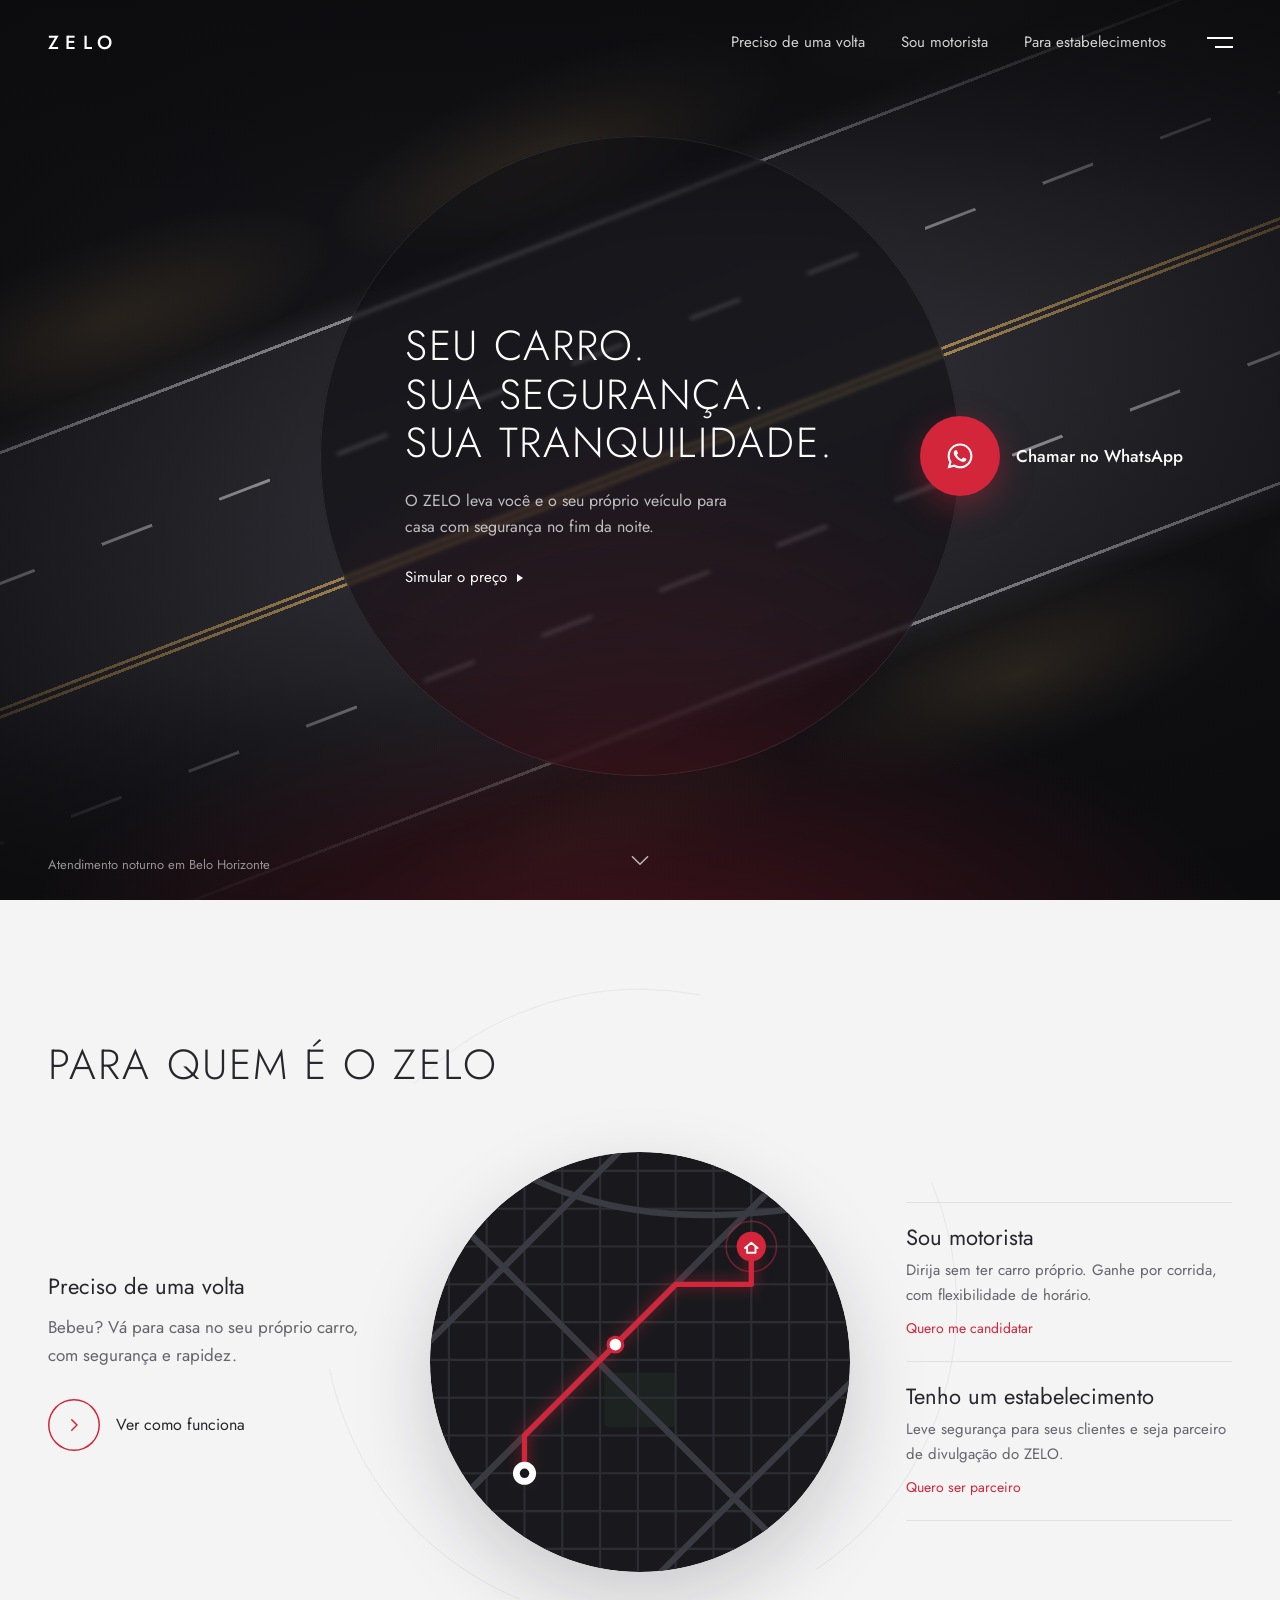
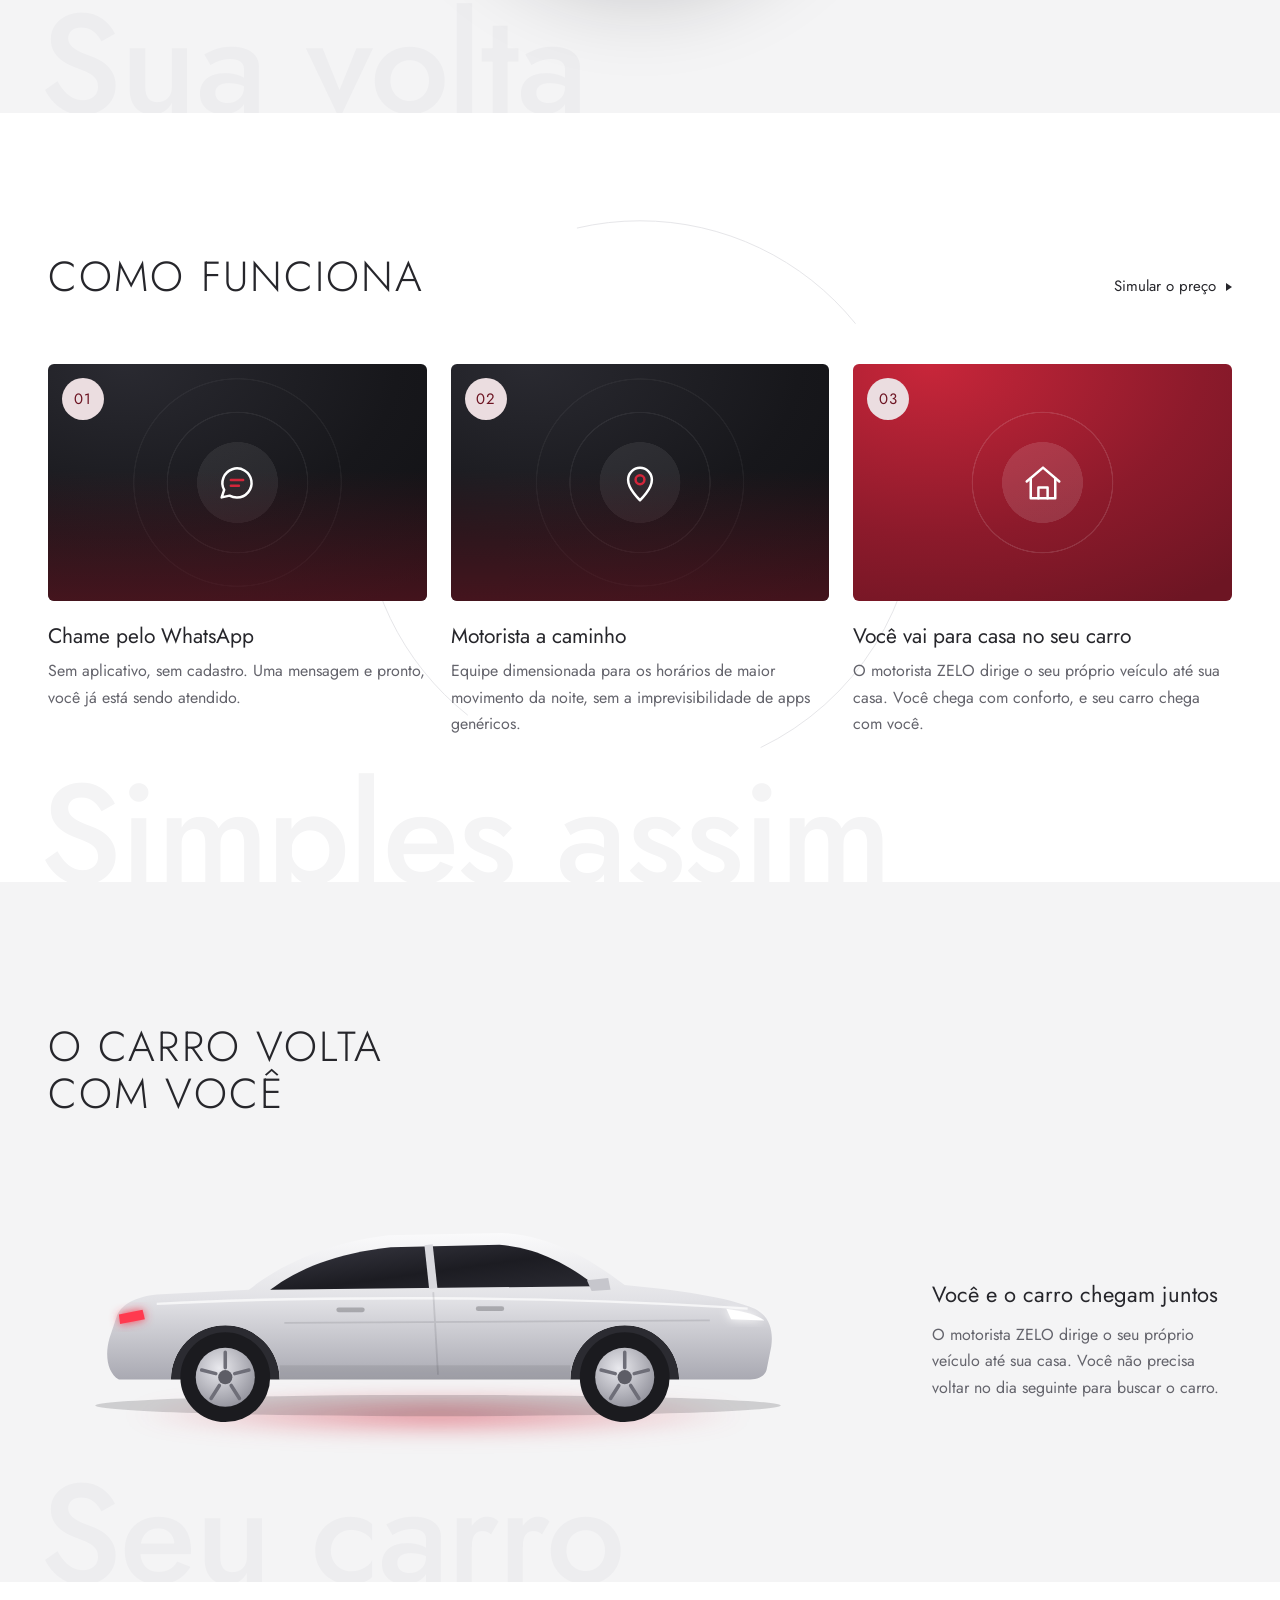
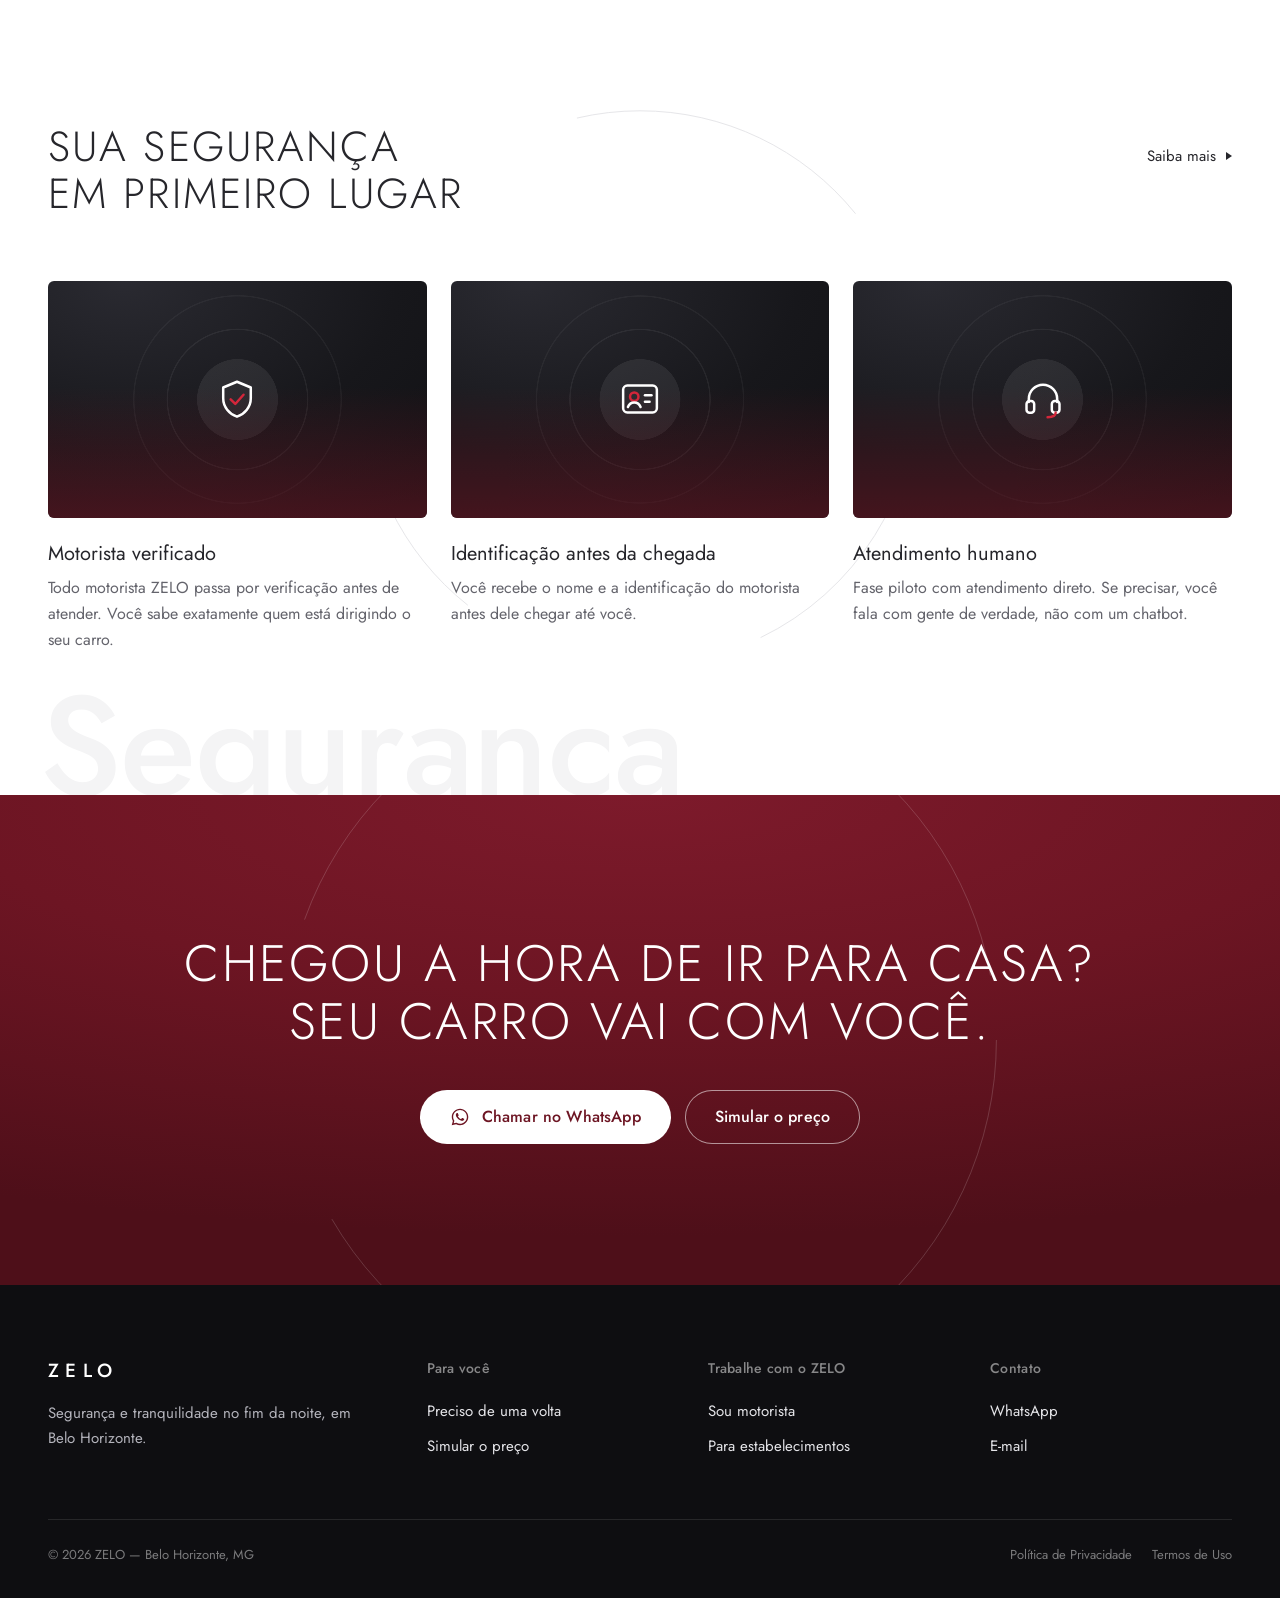
==== commit 4a7029ca: "Redesign do site no estilo DiDi, com as cores do ZELO - Novo sistema visual em assets/zelo.css e ass" ====
--- a/index.html
+++ b/index.html
@@ -4,134 +4,349 @@
 <meta charset="UTF-8">
 <meta name="viewport" content="width=device-width, initial-scale=1.0">
 <meta name="color-scheme" content="light">
+<meta name="theme-color" content="#0e0e11">
 <title>ZELO — O Motorista Amigo | Belo Horizonte</title>
 <meta name="description" content="ZELO: o motorista amigo que leva você e o seu carro para casa com segurança. Conheça também nossas parcerias com estabelecimentos e vagas para motoristas em Belo Horizonte.">
 <meta name="keywords" content="ZELO, motorista amigo, transporte noturno seguro, Belo Horizonte">
-
 <meta property="og:title" content="ZELO — O Motorista Amigo">
 <meta property="og:description" content="Segurança e tranquilidade no fim da noite, em Belo Horizonte.">
 <meta property="og:type" content="website">
 <meta property="og:locale" content="pt_BR">
 
-<link rel="preconnect" href="https://fonts.googleapis.com">
-<link rel="preconnect" href="https://fonts.gstatic.com" crossorigin>
-<link href="https://fonts.googleapis.com/css2?family=Inter:wght@400;500;600;700;800&display=swap" rel="stylesheet">
-<link rel="stylesheet" href="zelo.min.css">
+<link rel="preload" href="assets/fonts/jost-300.woff2" as="font" type="font/woff2" crossorigin>
+<link rel="preload" href="assets/fonts/jost-400.woff2" as="font" type="font/woff2" crossorigin>
+<link rel="stylesheet" href="assets/zelo.css">
+<script>document.documentElement.classList.add('js')</script>
 </head>
-<body class="bg-white text-gray-900 antialiased">
-
-<header id="navbar" class="fixed top-0 left-0 right-0 z-40">
-  <nav class="max-w-[1200px] mx-auto px-6 lg:px-8 h-[72px] flex items-center justify-between">
-    <a href="index.html" class="text-xl font-extrabold tracking-tight">ZELO</a>
-    <a href="https://wa.me/5500000000000" target="_blank" rel="noopener"
-       class="flex items-center gap-2 bg-success text-white px-5 py-2.5 rounded-full text-sm font-semibold hover:brightness-110 transition">
-      <svg width="16" height="16" viewBox="0 0 24 24" fill="currentColor" aria-hidden="true"><path d="M12.04 2C6.58 2 2.13 6.45 2.13 11.91c0 1.75.46 3.45 1.32 4.95L2.05 22l5.25-1.38c1.45.79 3.08 1.21 4.74 1.21 5.46 0 9.91-4.45 9.91-9.91S17.5 2 12.04 2zm0 18.15c-1.48 0-2.93-.4-4.2-1.15l-.3-.18-3.12.82.83-3.04-.2-.31a8.18 8.18 0 01-1.26-4.38c0-4.54 3.7-8.24 8.25-8.24 4.54 0 8.24 3.7 8.24 8.24 0 4.55-3.7 8.24-8.24 8.24z"/></svg>
-      WhatsApp
-    </a>
-  </nav>
+<body>
+
+<svg width="0" height="0" style="position:absolute" aria-hidden="true">
+  <symbol id="i-wa" viewBox="0 0 24 24"><path fill="currentColor" stroke="none" d="M12.04 2C6.58 2 2.13 6.45 2.13 11.91c0 1.75.46 3.45 1.32 4.95L2.05 22l5.25-1.38c1.45.79 3.08 1.21 4.74 1.21 5.46 0 9.91-4.45 9.91-9.91S17.5 2 12.04 2zm0 18.15c-1.48 0-2.93-.4-4.2-1.15l-.3-.18-3.12.82.83-3.04-.2-.31a8.18 8.18 0 01-1.26-4.38c0-4.54 3.7-8.24 8.25-8.24 4.54 0 8.24 3.7 8.24 8.24 0 4.55-3.7 8.24-8.24 8.24zm4.52-6.16c-.25-.12-1.47-.72-1.69-.81-.23-.08-.39-.12-.56.12-.17.25-.64.81-.78.97-.14.17-.29.19-.54.06-.25-.12-1.05-.39-1.99-1.23-.74-.66-1.23-1.47-1.38-1.72-.14-.25-.02-.38.11-.51.11-.11.25-.29.37-.43.12-.14.17-.25.25-.41.08-.17.04-.31-.02-.43-.06-.12-.56-1.34-.76-1.84-.2-.48-.41-.42-.56-.43h-.48c-.17 0-.43.06-.66.31-.23.25-.86.85-.86 2.07 0 1.22.89 2.4 1.01 2.56.12.17 1.75 2.67 4.23 3.74.59.26 1.05.41 1.41.52.59.19 1.13.16 1.56.1.48-.07 1.47-.6 1.67-1.18.21-.58.21-1.07.14-1.18-.06-.1-.22-.16-.47-.28z"/></symbol>
+  <symbol id="i-right" viewBox="0 0 24 24"><polyline points="9 5 16 12 9 19"/></symbol>
+  <symbol id="i-left" viewBox="0 0 24 24"><polyline points="15 5 8 12 15 19"/></symbol>
+  <symbol id="i-down" viewBox="0 0 24 24"><polyline points="5 9 12 16 19 9"/></symbol>
+  <symbol id="i-arrow-down" viewBox="0 0 24 24"><line x1="12" y1="5" x2="12" y2="19"/><polyline points="6 13 12 19 18 13"/></symbol>
+  <symbol id="i-close" viewBox="0 0 24 24"><line x1="5" y1="5" x2="19" y2="19"/><line x1="19" y1="5" x2="5" y2="19"/></symbol>
+  <symbol id="i-check" viewBox="0 0 24 24"><polyline points="4.5 12.5 9.5 17.5 19.5 7"/></symbol>
+  <symbol id="i-x" viewBox="0 0 24 24"><line x1="7" y1="7" x2="17" y2="17"/><line x1="17" y1="7" x2="7" y2="17"/></symbol>
+  <symbol id="i-chat" viewBox="0 0 24 24"><path d="M4 19.5l1.3-3.9A7.6 7.6 0 1112 19.6a7.7 7.7 0 01-3.9-1L4 19.5z"/><path style="stroke:var(--acc,currentColor)" d="M8.8 10.4h6.4M8.8 13.4h4.2"/></symbol>
+  <symbol id="i-pin" viewBox="0 0 24 24"><path d="M12 21s6.2-5.7 6.2-10.7a6.2 6.2 0 00-12.4 0C5.8 15.3 12 21 12 21z"/><circle style="stroke:var(--acc,currentColor)" cx="12" cy="10.3" r="2.3"/></symbol>
+  <symbol id="i-home" viewBox="0 0 24 24"><path d="M3.5 11.2L12 4l8.5 7.2"/><path d="M5.6 9.6V20h12.8V9.6"/><path style="stroke:var(--acc,currentColor)" d="M9.6 20v-5.6h4.8V20"/></symbol>
+  <symbol id="i-shield" viewBox="0 0 24 24"><path d="M12 3l7.2 3v5.6c0 4.5-3.1 8.2-7.2 9.6-4.1-1.4-7.2-5.1-7.2-9.6V6L12 3z"/><polyline style="stroke:var(--acc,currentColor)" points="8.7 12.2 11.1 14.6 15.4 9.8"/></symbol>
+  <symbol id="i-id" viewBox="0 0 24 24"><rect x="3.2" y="5" width="17.6" height="14" rx="2.2"/><circle style="stroke:var(--acc,currentColor)" cx="9" cy="10.8" r="2.2"/><path d="M5.7 16.2c.6-1.6 1.8-2.4 3.3-2.4s2.7.8 3.3 2.4"/><line x1="14.6" y1="10" x2="18" y2="10"/><line x1="14.6" y1="13.4" x2="17" y2="13.4"/></symbol>
+  <symbol id="i-voice" viewBox="0 0 24 24"><path d="M4.6 13.6V12a7.4 7.4 0 0114.8 0v1.6"/><rect x="3.4" y="13" width="4" height="6.2" rx="1.6"/><rect x="16.6" y="13" width="4" height="6.2" rx="1.6"/><path style="stroke:var(--acc,currentColor)" d="M18.6 19.2c0 1.4-1.7 2.3-4.2 2.3"/></symbol>
+  <symbol id="i-car" viewBox="0 0 24 24"><path d="M3.5 15.6v-3.2l2-4.2A2 2 0 017.3 7h9.4a2 2 0 011.8 1.2l2 4.2v3.2"/><path d="M3.5 15.6h17"/><circle cx="7.4" cy="16.6" r="1.9"/><circle cx="16.6" cy="16.6" r="1.9"/><path style="stroke:var(--acc,currentColor)" d="M6.2 12.2h11.6"/></symbol>
+  <symbol id="i-money" viewBox="0 0 24 24"><rect x="3" y="6.5" width="18" height="11" rx="2"/><circle style="stroke:var(--acc,currentColor)" cx="12" cy="12" r="2.6"/><path d="M6.4 9.6v.01M17.6 14.4v.01"/></symbol>
+  <symbol id="i-clock" viewBox="0 0 24 24"><circle cx="12" cy="12" r="8.6"/><polyline style="stroke:var(--acc,currentColor)" points="12 7.3 12 12 15.2 14"/></symbol>
+  <symbol id="i-form" viewBox="0 0 24 24"><rect x="5" y="4" width="14" height="17" rx="2"/><path d="M9 4.6V3h6v1.6"/><path style="stroke:var(--acc,currentColor)" d="M8.6 10h6.8M8.6 13.5h6.8M8.6 17h4"/></symbol>
+  <symbol id="i-calendar" viewBox="0 0 24 24"><rect x="3.8" y="5.2" width="16.4" height="15" rx="2"/><path d="M3.8 9.6h16.4M8 3.4v3.4M16 3.4v3.4"/><circle style="stroke:var(--acc,currentColor)" cx="12" cy="14.8" r="2"/></symbol>
+  <symbol id="i-steering" viewBox="0 0 24 24"><circle cx="12" cy="12" r="8.6"/><circle style="stroke:var(--acc,currentColor)" cx="12" cy="12" r="2.2"/><path d="M3.6 10.6c2.7-.9 5.5-1.3 8.4-1.3s5.7.4 8.4 1.3M10.2 14.1l-3.3 6M13.8 14.1l3.3 6"/></symbol>
+  <symbol id="i-qr" viewBox="0 0 24 24"><rect x="4" y="4" width="6" height="6" rx="1"/><rect x="14" y="4" width="6" height="6" rx="1"/><rect x="4" y="14" width="6" height="6" rx="1"/><path style="stroke:var(--acc,currentColor)" d="M14 14h2.6v2.6H14zM18.2 18.2h1.8M20 14v1.6M14 20h1.6"/></symbol>
+  <symbol id="i-phone" viewBox="0 0 24 24"><rect x="6.5" y="3" width="11" height="18" rx="2.4"/><path d="M10.5 18h3"/><path style="stroke:var(--acc,currentColor)" d="M9.4 9.6l2 2 3.2-3.6"/></symbol>
+  <symbol id="i-wallet" viewBox="0 0 24 24"><path d="M4 7.5A2.5 2.5 0 016.5 5H18v2.5"/><rect x="4" y="7.5" width="16.5" height="12" rx="2"/><circle style="stroke:var(--acc,currentColor)" cx="16" cy="13.5" r="1.4"/></symbol>
+  <symbol id="i-parking" viewBox="0 0 24 24"><rect x="4" y="4" width="16" height="16" rx="3"/><path style="stroke:var(--acc,currentColor)" d="M10 16.5v-9h3a2.6 2.6 0 010 5.2h-3"/></symbol>
+  <symbol id="i-alert" viewBox="0 0 24 24"><path d="M12 4l9 15.5H3L12 4z"/><path style="stroke:var(--acc,currentColor)" d="M12 10v4.2M12 16.8v.01"/></symbol>
+  <symbol id="i-store" viewBox="0 0 24 24"><path d="M4 9.5l1.5-5h13l1.5 5"/><path d="M4 9.5c0 1.5 1.2 2.5 2.7 2.5S9.3 11 9.3 9.5c0 1.5 1.2 2.5 2.7 2.5s2.7-1 2.7-2.5c0 1.5 1.2 2.5 2.6 2.5S20 11 20 9.5"/><path d="M5.5 12v8h13v-8"/><path style="stroke:var(--acc,currentColor)" d="M10 20v-4.5h4V20"/></symbol>
+  <symbol id="i-user" viewBox="0 0 24 24"><circle cx="12" cy="8.4" r="3.6"/><path d="M5 20c.9-3.6 3.7-5.6 7-5.6s6.1 2 7 5.6"/></symbol>
+</svg>
+
+<a class="z-skip" href="#conteudo">Pular para o conteúdo</a>
+
+<header class="z-header" data-header>
+  <div class="z-wrap z-header__inner">
+    <a class="z-wordmark" href="index.html" aria-label="ZELO, página inicial">ZELO</a>
+    <nav class="z-header__nav" aria-label="Principal">
+      <a href="zelo-landing-cliente.html">Preciso de uma volta</a>
+      <a href="zelo-landing-motorista.html">Sou motorista</a>
+      <a href="zelo-landing-page.html">Para estabelecimentos</a>
+    </nav>
+    <button class="z-menu-btn" type="button" data-menu-open aria-expanded="false" aria-controls="z-menu">
+      <span></span><span></span><span class="sr-only">Abrir menu</span>
+    </button>
+  </div>
 </header>
 
-<main>
-
-  <section class="pt-40 pb-16 lg:pt-52 lg:pb-24 px-6 lg:px-8 bg-accent text-white">
-    <div class="max-w-[800px] mx-auto text-center">
-      <span class="inline-block text-xs font-semibold uppercase tracking-wide text-white/60 border border-white/20 rounded-full px-4 py-1.5 mb-6">
-        Belo Horizonte
-      </span>
-      <h1 class="text-4xl lg:text-6xl font-extrabold tracking-tight leading-[1.1] mb-6">
-        Seu carro. Sua segurança. Sua tranquilidade.
-      </h1>
-      <p class="text-lg lg:text-xl text-white/70 leading-relaxed max-w-xl mx-auto">
-        O ZELO leva você e o seu próprio veículo para casa com segurança no fim da noite. Escolha abaixo por onde você quer entrar.
-      </p>
-    </div>
-  </section>
-
-  <section class="pb-24 lg:pb-32 px-6 lg:px-8">
-    <div class="max-w-[1200px] mx-auto grid md:grid-cols-3 gap-6 lg:gap-8">
-
-      <a href="zelo-landing-cliente.html" class="route-card reveal bg-accent text-white rounded-2xl p-8 flex flex-col">
-        <div class="bg-white/10 border border-white/20 rounded-full p-3 w-fit">
-          <svg width="24" height="24" viewBox="0 0 24 24" fill="none" stroke="white" stroke-width="2"><path d="M5 17h14M5 17a2 2 0 100 4 2 2 0 000-4zm14 0a2 2 0 100 4 2 2 0 000-4zM5 17V7a2 2 0 012-2h6l4 4h2a2 2 0 012 2v6"/></svg>
+<div class="z-menu" id="z-menu" hidden role="dialog" aria-modal="true" aria-label="Menu">
+  <button class="z-menu__close" type="button" data-menu-close aria-label="Fechar menu"><svg class="z-ico"><use href="#i-close"/></svg></button>
+  <a class="z-menu__band" style="--i:0;--band:#3d3d43" href="zelo-landing-cliente.html">Preciso de uma volta <small>Vá para casa no seu carro</small></a>
+  <a class="z-menu__band" style="--i:1;--band:#333338" href="zelo-landing-motorista.html">Sou motorista <small>Vagas na fase piloto</small></a>
+  <a class="z-menu__band" style="--i:2;--band:#29292e" href="zelo-landing-page.html">Para estabelecimentos <small>Parceria e Pacote Parceiro</small></a>
+  <a class="z-menu__band" style="--i:3;--band:#6D1523;--band-hover:#4E0F19" href="zelo-landing-cliente.html#calculadora">Simular o preço <small>Estimativa em segundos</small></a>
+  <a class="z-menu__band z-menu__band--cta" style="--i:4" href="https://wa.me/5531973619814?text=Ol%C3%A1%2C%20ZELO%21%20Vim%20pelo%20site%20e%20quero%20saber%20mais." target="_blank" rel="noopener">Falar no WhatsApp <small>(31) 97361-9814</small></a>
+</div>
+
+<main id="conteudo">
+
+  <!-- HERO -->
+  <section class="z-hero" data-hero>
+    <div class="z-road" aria-hidden="true">
+      <div class="z-road__plane">
+        <div class="z-road__lamps z-road__lamps--top"></div>
+        <div class="z-road__dash" style="top:27.5%"></div>
+        <div class="z-road__dash" style="top:72.5%"></div>
+        <div class="z-lane z-lane--back" style="top:16%"><i class="z-veh" style="--d:23s;--o:-3s"></i><i class="z-veh z-veh--light" style="--d:23s;--o:-11s"></i><i class="z-veh" style="--d:23s;--o:-18s"></i></div>
+        <div class="z-lane z-lane--back" style="top:39%"><i class="z-veh z-veh--light" style="--d:18s;--o:-6s"></i><i class="z-veh" style="--d:18s;--o:-14s"></i></div>
+        <div class="z-lane" style="top:61%"><i class="z-veh" style="--d:16s;--o:-1s"></i><i class="z-veh z-veh--light" style="--d:16s;--o:-7s"></i><i class="z-veh" style="--d:16s;--o:-12.5s"></i></div>
+        <div class="z-lane" style="top:84%"><i class="z-veh" style="--d:21s;--o:-4s"></i><i class="z-veh" style="--d:21s;--o:-15s"></i></div>
+        <div class="z-road__lamps z-road__lamps--bottom"></div>
+      </div>
+    </div>
+    <div class="z-hero__veil"></div>
+
+    <div class="z-hero__stage">
+      <div class="z-hero__circle">
+        <h1 class="z-hero__title">
+          <span class="l"><span style="--i:0">Seu carro.</span></span>
+          <span class="l"><span style="--i:1">Sua segurança.</span></span>
+          <span class="l"><span style="--i:2">Sua tranquilidade.</span></span>
+        </h1>
+        <p class="z-hero__text">O ZELO leva você e o seu próprio veículo para casa com segurança no fim da noite.</p>
+        <div class="z-hero__links"><a class="z-more" href="zelo-landing-cliente.html#calculadora">Simular o preço</a></div>
+        <a class="z-hero__action" href="https://wa.me/5531973619814?text=Ol%C3%A1%2C%20ZELO%21%20Vim%20pelo%20site%20e%20quero%20saber%20mais." target="_blank" rel="noopener">
+          <span class="z-dot"><svg class="z-ico"><use href="#i-wa"/></svg></span>
+          <span>Chamar no WhatsApp</span>
+        </a>
+      </div>
+    </div>
+
+    <p class="z-hero__foot">Atendimento noturno em Belo Horizonte</p>
+    <a class="z-hero__cue" href="#para-quem" aria-label="Ir para o conteúdo"><svg class="z-ico"><use href="#i-down"/></svg></a>
+  </section>
+
+  <!-- PARA QUEM É -->
+  <section class="z-section" id="para-quem">
+    <svg class="z-ring" viewBox="0 0 100 100" style="--ring:min(78vw,640px)" aria-hidden="true"><circle cx="50" cy="50" r="49.5" pathLength="1"/></svg>
+    <div class="z-wrap">
+      <div class="z-head"><h2 class="z-title">Para quem é o ZELO</h2></div>
+      <div class="z-feature">
+        <div class="z-feature__main" data-reveal>
+          <h3>Preciso de uma volta</h3>
+          <p>Bebeu? Vá para casa no seu próprio carro, com segurança e rapidez.</p>
+          <a class="z-circle-link" href="zelo-landing-cliente.html"><span class="z-circle"><svg class="z-ico"><use href="#i-right"/></svg></span>Ver como funciona</a>
         </div>
-        <h2 class="text-xl font-bold tracking-tight mt-6">Preciso de uma volta</h2>
-        <p class="text-white/70 mt-2 flex-1">Bebeu? Vá para casa no seu próprio carro, com segurança e rapidez.</p>
-        <span class="inline-flex items-center gap-1 font-semibold mt-6 text-sm">
-          Chamar agora
-          <svg width="16" height="16" viewBox="0 0 24 24" fill="none" stroke="currentColor" stroke-width="2"><line x1="5" y1="12" x2="19" y2="12"/><polyline points="12 5 19 12 12 19"/></svg>
-        </span>
-      </a>
-
-      <a href="zelo-landing-motorista.html" class="route-card reveal bg-white border border-gray-200 rounded-2xl p-8 flex flex-col">
-        <div class="bg-gray-50 border border-gray-200 rounded-full p-3 w-fit">
-          <svg width="24" height="24" viewBox="0 0 24 24" fill="none" stroke="#0A0A0A" stroke-width="2"><circle cx="12" cy="12" r="10"/><polyline points="12 6 12 12 16 14"/></svg>
+
+        <figure class="z-feature__media z-map" data-route>
+          <svg viewBox="0 0 400 400" role="img" aria-label="Mapa ilustrado de uma rota do bar até a casa do cliente">
+            <defs>
+              <clipPath id="map-clip"><circle cx="200" cy="200" r="200"/></clipPath>
+              <path id="map-route" d="M90 306 L90 270 L234 126 L306 126 L306 90"/>
+            </defs>
+            <g clip-path="url(#map-clip)">
+              <rect width="400" height="400" fill="#19191d"/>
+              <rect x="166" y="210" width="68" height="52" rx="4" fill="#1d2321"/>
+              <g class="z-map__street">
+                <path d="M18 0V400M54 0V400M90 0V400M126 0V400M162 0V400M198 0V400M234 0V400M270 0V400M306 0V400M342 0V400M378 0V400"/>
+                <path d="M0 18H400M0 54H400M0 90H400M0 126H400M0 162H400M0 198H400M0 234H400M0 270H400M0 306H400M0 342H400M0 378H400"/>
+              </g>
+              <g class="z-map__avenue">
+                <path d="M-40 400L400 -40"/>
+                <path d="M-40 220L220 -40"/>
+                <path d="M180 440L440 180"/>
+                <path d="M-20 20L380 420"/>
+                <path d="M30 -20C120 60 250 80 420 40"/>
+              </g>
+              <path class="z-map__glow" pathLength="1" d="M90 306 L90 270 L234 126 L306 126 L306 90"/>
+              <path class="z-map__route" pathLength="1" d="M90 306 L90 270 L234 126 L306 126 L306 90"/>
+              <circle r="7" fill="#fff" stroke="#D3263A" stroke-width="3">
+                <animateMotion dur="2.6s" begin="indefinite" fill="freeze" calcMode="spline" keyPoints="0;1" keyTimes="0;1" keySplines=".45 0 .2 1"><mpath href="#map-route"/></animateMotion>
+              </circle>
+              <circle cx="90" cy="306" r="11" fill="#fff"/>
+              <circle cx="90" cy="306" r="4.5" fill="#19191d"/>
+              <circle cx="306" cy="90" r="24" fill="none" stroke="#D3263A" stroke-opacity=".45" stroke-width="1.5"/>
+              <circle cx="306" cy="90" r="14" fill="#D3263A"/>
+              <path d="M300 91.5l6-5 6 5M302 90v6h8v-6" fill="none" stroke="#fff" stroke-width="1.8" stroke-linecap="round" stroke-linejoin="round"/>
+            </g>
+          </svg>
+        </figure>
+
+        <ul class="z-feature__list" data-reveal style="--delay:.15s">
+          <li><a href="zelo-landing-motorista.html">
+            <h3>Sou motorista</h3>
+            <p>Dirija sem ter carro próprio. Ganhe por corrida, com flexibilidade de horário.</p>
+            <span class="z-mini">Quero me candidatar</span>
+          </a></li>
+          <li><a href="zelo-landing-page.html">
+            <h3>Tenho um estabelecimento</h3>
+            <p>Leve segurança para seus clientes e seja parceiro de divulgação do ZELO.</p>
+            <span class="z-mini">Quero ser parceiro</span>
+          </a></li>
+        </ul>
+      </div>
+    </div>
+    <span class="z-watermark" aria-hidden="true">Sua volta</span>
+  </section>
+
+  <!-- COMO FUNCIONA -->
+  <section class="z-section z-section--white" id="como-funciona">
+    <svg class="z-ring" viewBox="0 0 100 100" style="--ring:min(70vw,560px)" aria-hidden="true"><circle cx="50" cy="50" r="49.5" pathLength="1"/></svg>
+    <div class="z-wrap">
+      <div class="z-head">
+        <h2 class="z-title">Como funciona</h2>
+        <a class="z-more" href="zelo-landing-cliente.html#calculadora">Simular o preço</a>
+      </div>
+      <div class="z-steps" data-carousel>
+        <div class="z-steps__aside">
+          <span class="z-index" data-index aria-hidden="true">01</span>
+          <div class="z-arrows">
+            <button class="z-arrow" type="button" data-prev aria-label="Passo anterior"><svg class="z-ico"><use href="#i-left"/></svg></button>
+            <button class="z-arrow" type="button" data-next aria-label="Próximo passo"><svg class="z-ico"><use href="#i-right"/></svg></button>
+          </div>
         </div>
-        <h2 class="text-xl font-bold tracking-tight mt-6">Sou motorista</h2>
-        <p class="text-gray-500 mt-2 flex-1">Dirija sem ter carro próprio. Ganhe por corrida, com flexibilidade de horário.</p>
-        <span class="inline-flex items-center gap-1 font-semibold mt-6 text-sm">
-          Quero me candidatar
-          <svg width="16" height="16" viewBox="0 0 24 24" fill="none" stroke="currentColor" stroke-width="2"><line x1="5" y1="12" x2="19" y2="12"/><polyline points="12 5 19 12 12 19"/></svg>
-        </span>
-      </a>
-
-      <a href="zelo-landing-page.html" class="route-card reveal bg-white border border-gray-200 rounded-2xl p-8 flex flex-col">
-        <div class="bg-gray-50 border border-gray-200 rounded-full p-3 w-fit">
-          <svg width="24" height="24" viewBox="0 0 24 24" fill="none" stroke="#0A0A0A" stroke-width="2"><path d="M3 21h18M5 21V7l8-4v18M13 21V11l6 3v7M9 9v.01M9 12v.01M9 15v.01"/></svg>
+        <ol class="z-track" data-track>
+          <li class="z-step">
+            <div class="z-tile" style="--acc:#D3263A"><span class="z-step__n" aria-hidden="true">01</span><svg class="z-ico"><use href="#i-chat"/></svg></div>
+            <h3>Chame pelo WhatsApp</h3>
+            <p>Sem aplicativo, sem cadastro. Uma mensagem e pronto, você já está sendo atendido.</p>
+          </li>
+          <li class="z-step">
+            <div class="z-tile" style="--acc:#D3263A"><span class="z-step__n" aria-hidden="true">02</span><svg class="z-ico"><use href="#i-pin"/></svg></div>
+            <h3>Motorista a caminho</h3>
+            <p>Equipe dimensionada para os horários de maior movimento da noite, sem a imprevisibilidade de apps genéricos.</p>
+          </li>
+          <li class="z-step">
+            <div class="z-tile z-tile--red" style="--acc:#fff"><span class="z-step__n" aria-hidden="true">03</span><svg class="z-ico"><use href="#i-home"/></svg></div>
+            <h3>Você vai para casa no seu carro</h3>
+            <p>O motorista ZELO dirige o seu próprio veículo até sua casa. Você chega com conforto, e seu carro chega com você.</p>
+          </li>
+        </ol>
+      </div>
+    </div>
+    <span class="z-watermark" aria-hidden="true">Simples assim</span>
+  </section>
+
+  <!-- O CARRO VOLTA COM VOCÊ -->
+  <section class="z-section" id="seu-carro">
+    <div class="z-wrap">
+      <div class="z-head"><h2 class="z-title">O carro volta com você</h2></div>
+      <div class="z-show">
+        <figure class="z-show__car" data-reveal>
+          <span class="z-show__shadow" aria-hidden="true"></span>
+          <svg viewBox="0 0 660 220" role="img" aria-label="Ilustração de um carro de passeio, visto de lado">
+            <defs>
+              <linearGradient id="car-body" x1="0" y1="0" x2="0" y2="1">
+                <stop offset="0" stop-color="#FAFAFB"/><stop offset=".45" stop-color="#E2E2E6"/><stop offset="1" stop-color="#A9A9B2"/>
+              </linearGradient>
+              <linearGradient id="car-glass" x1="0" y1="0" x2="1" y2="1">
+                <stop offset="0" stop-color="#3a3a44"/><stop offset=".55" stop-color="#1c1c22"/><stop offset="1" stop-color="#2b2b33"/>
+              </linearGradient>
+              <radialGradient id="car-rim" cx=".4" cy=".35" r=".75">
+                <stop offset="0" stop-color="#e9e9ee"/><stop offset="1" stop-color="#8c8c96"/>
+              </radialGradient>
+              <filter id="car-glow" x="-50%" y="-50%" width="200%" height="200%"><feGaussianBlur stdDeviation="4"/></filter>
+            </defs>
+            <ellipse cx="330" cy="190" rx="290" ry="9" fill="#26262B" opacity=".18"/>
+            <path d="M104 168 A46 46 0 1 1 196 168 Z M442 168 A46 46 0 1 1 534 168 Z" fill="#2b2b31"/>
+            <path fill="url(#car-body)" d="M60 168 C50 162 48 147 52 133 L58 115 C62 104 74 98 92 96 L170 92 C198 70 238 52 288 46 L384 44 C422 46 454 62 488 88 C532 92 574 98 598 108 C610 114 614 126 612 140 L608 160 C606 166 600 168 592 168 L534 168 A46 46 0 1 0 442 168 L196 168 A46 46 0 1 0 104 168 Z"/>
+            <path d="M196 156 L442 156 L442 168 L196 168 Z" fill="#26262B" fill-opacity=".1"/>
+            <path fill="url(#car-glass)" d="M188 92 C212 74 244 61 290 56 L382 54 C412 56 438 69 464 89 Z"/>
+            <path d="M322 54 L326 91" stroke="#d9d9de" stroke-width="7"/>
+            <path d="M92 104 C200 98 420 96 592 108" fill="none" stroke="#fff" stroke-opacity=".7" stroke-width="2"/>
+            <path d="M326 94 L330 164 M200 120 L560 118" fill="none" stroke="#26262B" stroke-opacity=".12" stroke-width="1.5"/>
+            <rect x="362" y="106" width="24" height="4" rx="2" fill="#26262B" fill-opacity=".28"/>
+            <rect x="244" y="107" width="24" height="4" rx="2" fill="#26262B" fill-opacity=".28"/>
+            <path d="M456 84 L474 82 L476 92 L460 93 Z" fill="#c6c6cc"/>
+            <path d="M574 108 C588 110 600 113 606 118 L578 117 Z" fill="#fff" filter="url(#car-glow)"/>
+            <path d="M574 108 C588 110 600 113 606 118 L578 117 Z" fill="#ffffff"/>
+            <path d="M60 113 L80 109 L82 117 L61 121 Z" fill="#ff3a4f" filter="url(#car-glow)"/>
+            <path d="M60 113 L80 109 L82 117 L61 121 Z" fill="#ff3a4f"/>
+            <g>
+              <circle cx="150" cy="166" r="38" fill="#1b1b1f"/>
+              <circle cx="150" cy="166" r="25" fill="url(#car-rim)"/>
+              <g stroke="#6e6e78" stroke-width="3" stroke-linecap="round"><path d="M150 145V158M130 160L142 163M138 184L145 173M162 184L155 173M170 160L158 163"/></g>
+              <circle cx="150" cy="166" r="6" fill="#5d5d66"/>
+            </g>
+            <g>
+              <circle cx="488" cy="166" r="38" fill="#1b1b1f"/>
+              <circle cx="488" cy="166" r="25" fill="url(#car-rim)"/>
+              <g stroke="#6e6e78" stroke-width="3" stroke-linecap="round"><path d="M488 145V158M468 160L480 163M476 184L483 173M500 184L493 173M508 160L496 163"/></g>
+              <circle cx="488" cy="166" r="6" fill="#5d5d66"/>
+            </g>
+          </svg>
+        </figure>
+        <div class="z-show__text" data-reveal style="--delay:.2s">
+          <h3>Você e o carro chegam juntos</h3>
+          <p>O motorista ZELO dirige o seu próprio veículo até sua casa. Você não precisa voltar no dia seguinte para buscar o carro.</p>
         </div>
-        <h2 class="text-xl font-bold tracking-tight mt-6">Tenho um estabelecimento</h2>
-        <p class="text-gray-500 mt-2 flex-1">Leve segurança para seus clientes e seja parceiro de divulgação do ZELO.</p>
-        <span class="inline-flex items-center gap-1 font-semibold mt-6 text-sm">
-          Quero ser parceiro
-          <svg width="16" height="16" viewBox="0 0 24 24" fill="none" stroke="currentColor" stroke-width="2"><line x1="5" y1="12" x2="19" y2="12"/><polyline points="12 5 19 12 12 19"/></svg>
-        </span>
-      </a>
-
+      </div>
+    </div>
+    <span class="z-watermark" aria-hidden="true">Seu carro</span>
+  </section>
+
+  <!-- SEGURANÇA -->
+  <section class="z-section z-section--white" id="seguranca">
+    <svg class="z-ring" viewBox="0 0 100 100" style="--ring:min(70vw,560px)" aria-hidden="true"><circle cx="50" cy="50" r="49.5" pathLength="1"/></svg>
+    <div class="z-wrap">
+      <div class="z-head">
+        <h2 class="z-title">Sua segurança em primeiro lugar</h2>
+        <a class="z-more" href="zelo-landing-cliente.html">Saiba mais</a>
+      </div>
+      <div class="z-cards">
+        <article class="z-card" data-reveal>
+          <div class="z-tile" style="--acc:#D3263A"><svg class="z-ico"><use href="#i-shield"/></svg></div>
+          <h3>Motorista verificado</h3>
+          <p>Todo motorista ZELO passa por verificação antes de atender. Você sabe exatamente quem está dirigindo o seu carro.</p>
+        </article>
+        <article class="z-card" data-reveal style="--delay:.12s">
+          <div class="z-tile" style="--acc:#D3263A"><svg class="z-ico"><use href="#i-id"/></svg></div>
+          <h3>Identificação antes da chegada</h3>
+          <p>Você recebe o nome e a identificação do motorista antes dele chegar até você.</p>
+        </article>
+        <article class="z-card" data-reveal style="--delay:.24s">
+          <div class="z-tile" style="--acc:#D3263A"><svg class="z-ico"><use href="#i-voice"/></svg></div>
+          <h3>Atendimento humano</h3>
+          <p>Fase piloto com atendimento direto. Se precisar, você fala com gente de verdade, não com um chatbot.</p>
+        </article>
+      </div>
+    </div>
+    <span class="z-watermark" aria-hidden="true">Segurança</span>
+  </section>
+
+  <!-- CHAMADA FINAL -->
+  <section class="z-section z-wine z-cta">
+    <svg class="z-ring" viewBox="0 0 100 100" style="--ring:min(90vw,720px)" aria-hidden="true"><circle cx="50" cy="50" r="49.5" pathLength="1"/></svg>
+    <div class="z-wrap">
+      <h2 class="z-title"><span class="z-line">Chegou a hora de ir para casa?</span> <span class="z-line">Seu carro vai com você.</span></h2>
+      <div class="z-cta__actions">
+        <a class="z-btn z-btn--white" href="https://wa.me/5531973619814?text=Ol%C3%A1%2C%20ZELO%21%20Vim%20pelo%20site%20e%20quero%20saber%20mais." target="_blank" rel="noopener"><svg class="z-ico"><use href="#i-wa"/></svg>Chamar no WhatsApp</a>
+        <a class="z-btn z-btn--light" href="zelo-landing-cliente.html#calculadora">Simular o preço</a>
+      </div>
     </div>
   </section>
 
 </main>
 
-<footer class="py-16 px-6 lg:px-8 border-t border-gray-200">
-  <div class="max-w-[1200px] mx-auto grid sm:grid-cols-3 gap-8 text-sm">
-    <div><span class="text-xl font-extrabold tracking-tight">ZELO</span></div>
-    <div>
-      <p class="font-semibold mb-2">Navegação</p>
-      <a href="zelo-landing-cliente.html" class="block text-gray-500 hover:text-black transition-colors">Preciso de uma volta</a>
-      <a href="zelo-landing-motorista.html" class="block text-gray-500 hover:text-black transition-colors">Sou motorista</a>
-      <a href="zelo-landing-page.html" class="block text-gray-500 hover:text-black transition-colors">Sou um estabelecimento</a>
-    </div>
-    <div>
-      <p class="font-semibold mb-2">Contato</p>
-      <a href="https://wa.me/5500000000000" class="block text-gray-500 hover:text-black transition-colors">WhatsApp</a>
-      <a href="mailto:contato@zelo.com.br" class="block text-gray-500 hover:text-black transition-colors">E-mail</a>
-    </div>
-  </div>
-  <div class="max-w-[1200px] mx-auto mt-10 pt-6 border-t border-gray-100 flex flex-col sm:flex-row justify-between gap-4 text-xs text-gray-400">
-    <p>&copy; 2026 ZELO — Belo Horizonte, MG</p>
-    <div class="flex gap-4">
-      <a href="#" class="hover:text-gray-600">Política de Privacidade</a>
-      <a href="#" class="hover:text-gray-600">Termos de Uso</a>
+<footer class="z-footer">
+  <div class="z-wrap">
+    <div class="z-footer__top">
+      <div class="z-footer__brand">
+        <a class="z-wordmark" href="index.html">ZELO</a>
+        <p>Segurança e tranquilidade no fim da noite, em Belo Horizonte.</p>
+      </div>
+      <div class="z-footer__col">
+        <h4>Para você</h4>
+        <a href="zelo-landing-cliente.html">Preciso de uma volta</a>
+        <a href="zelo-landing-cliente.html#calculadora">Simular o preço</a>
+      </div>
+      <div class="z-footer__col">
+        <h4>Trabalhe com o ZELO</h4>
+        <a href="zelo-landing-motorista.html">Sou motorista</a>
+        <a href="zelo-landing-page.html">Para estabelecimentos</a>
+      </div>
+      <div class="z-footer__col">
+        <h4>Contato</h4>
+        <a href="https://wa.me/5531973619814?text=Ol%C3%A1%2C%20ZELO%21%20Vim%20pelo%20site%20e%20quero%20saber%20mais." target="_blank" rel="noopener">WhatsApp</a>
+        <a href="mailto:zeloomotoristaamigo@gmail.com">E-mail</a>
+      </div>
+    </div>
+    <div class="z-footer__legal">
+      <p>&copy; 2026 ZELO — Belo Horizonte, MG</p>
+      <div><a href="#">Política de Privacidade</a><a href="#">Termos de Uso</a></div>
     </div>
   </div>
 </footer>
 
-<script>
-  const navbar = document.getElementById('navbar');
-  window.addEventListener('scroll', () => {
-    navbar.classList.toggle('scrolled', window.scrollY > 80);
-  });
-
-  const revealEls = document.querySelectorAll('.reveal');
-  const observer = new IntersectionObserver((entries) => {
-    entries.forEach((entry, i) => {
-      if (entry.isIntersecting) {
-        setTimeout(() => entry.target.classList.add('is-visible'), i * 80);
-        observer.unobserve(entry.target);
-      }
-    });
-  }, { threshold: 0.15 });
-  revealEls.forEach(el => observer.observe(el));
-</script>
-
+<a class="z-float" id="floating-wa" data-float href="https://wa.me/5531973619814?text=Ol%C3%A1%2C%20ZELO%21%20Vim%20pelo%20site%20e%20quero%20saber%20mais." target="_blank" rel="noopener" aria-label="Falar com o ZELO no WhatsApp"><svg class="z-ico"><use href="#i-wa"/></svg></a>
+
+<script src="assets/zelo.js" defer></script>
 </body>
 </html>
--- a/assets/zelo.css
+++ b/assets/zelo.css
@@ -0,0 +1,637 @@
+/* =========================================================================
+   ZELO — sistema visual (out/2026)
+   Linguagem inspirada na DiDi: hero noturno em tela cheia, círculo
+   translúcido com o título, botões circulares, títulos leves em caixa-alta,
+   palavras em marca-d'água e menu em faixas. Cores e tipografia do ZELO.
+   Edite as cores em :root — todo o site lê daqui.
+   ========================================================================= */
+
+/* ---------- Fontes (Jost, hospedada no próprio site — licença OFL) ---------- */
+@font-face { font-family: "Jost"; font-style: normal; font-weight: 300; font-display: swap; src: url("fonts/jost-300.woff2") format("woff2"); }
+@font-face { font-family: "Jost"; font-style: normal; font-weight: 400; font-display: swap; src: url("fonts/jost-400.woff2") format("woff2"); }
+@font-face { font-family: "Jost"; font-style: normal; font-weight: 500; font-display: swap; src: url("fonts/jost-500.woff2") format("woff2"); }
+@font-face { font-family: "Jost"; font-style: normal; font-weight: 600; font-display: swap; src: url("fonts/jost-600.woff2") format("woff2"); }
+
+/* ---------- Tokens ---------- */
+:root {
+  /* cor de destaque (lanterna traseira) e bordô da marca */
+  --z-red: #D3263A;
+  --z-red-glow: rgba(211, 38, 58, .38);
+  --z-wine: #6D1523;
+  --z-wine-deep: #4E0F19;
+  --z-wine-glow: rgba(109, 21, 35, .55);
+  --z-rose: #EBDDE0;
+
+  /* neutros */
+  --z-mist: #F4F4F5;      /* fundo das páginas */
+  --z-paper: #FFFFFF;     /* painéis e formulários */
+  --z-ink: #26262B;       /* texto principal */
+  --z-muted: #64646C;     /* texto de apoio */
+  --z-line: #E1E1E5;      /* linhas finas e círculos */
+  --z-ghost: #EDEDEF;     /* marca-d'água */
+  --z-night: #16161A;     /* seções noturnas */
+  --z-night-2: #1F1F24;
+  --z-on-night: #B4B4BC;  /* texto de apoio no escuro */
+
+  --z-font: "Jost", "Avenir Next", "Segoe UI", system-ui, sans-serif;
+  --z-ease: cubic-bezier(.19, 1, .22, 1);
+  --z-gutter: 24px;
+  --z-max: 1200px;
+  --z-header-h: 72px;
+}
+@media (min-width: 900px) { :root { --z-gutter: 48px; --z-header-h: 84px; } }
+
+/* ---------- Base ---------- */
+*, *::before, *::after { box-sizing: border-box; }
+html { -webkit-text-size-adjust: 100%; scroll-behavior: smooth; scroll-padding-top: var(--z-header-h); }
+body {
+  margin: 0; background: var(--z-mist); color: var(--z-ink);
+  font-family: var(--z-font); font-size: 17px; line-height: 1.65; font-weight: 400;
+  -webkit-font-smoothing: antialiased; -moz-osx-font-smoothing: grayscale;
+  overflow-x: hidden;
+}
+img, svg { display: block; max-width: 100%; }
+a { color: inherit; text-decoration: none; }
+button { font: inherit; color: inherit; background: none; border: 0; padding: 0; cursor: pointer; }
+h1, h2, h3, h4, p, ul, ol, figure { margin: 0; }
+ul, ol { padding: 0; list-style: none; }
+strong { font-weight: 600; }
+::selection { background: var(--z-red); color: #fff; }
+
+:focus-visible { outline: 2px solid var(--z-red); outline-offset: 3px; border-radius: 4px; }
+.z-night :focus-visible, .z-hero :focus-visible, .z-menu :focus-visible, .z-footer :focus-visible { outline-color: #fff; }
+
+.z-wrap { width: min(var(--z-max), 100% - 2 * var(--z-gutter)); margin-inline: auto; position: relative; z-index: 1; }
+.sr-only { position: absolute !important; width: 1px; height: 1px; padding: 0; margin: -1px; overflow: hidden; clip: rect(0 0 0 0); white-space: nowrap; border: 0; }
+.hidden { display: none !important; }
+.z-skip { position: absolute; left: 12px; top: -60px; z-index: 100; background: var(--z-ink); color: #fff; padding: 10px 16px; border-radius: 999px; }
+.z-skip:focus { top: 12px; }
+
+/* ---------- Ícones ---------- */
+.z-ico { width: 22px; height: 22px; flex: none; fill: none; stroke: currentColor; stroke-width: 1.6; stroke-linecap: round; stroke-linejoin: round; }
+.z-ico--fill { fill: currentColor; stroke: none; }
+
+/* =========================================================================
+   Cabeçalho
+   ========================================================================= */
+.z-header {
+  position: fixed; inset: 0 0 auto; z-index: 50; height: var(--z-header-h);
+  color: #fff; transition: background .45s var(--z-ease), color .45s var(--z-ease), box-shadow .45s var(--z-ease);
+}
+.z-header.is-solid {
+  color: var(--z-ink); background: rgba(244, 244, 245, .86);
+  -webkit-backdrop-filter: saturate(1.4) blur(14px); backdrop-filter: saturate(1.4) blur(14px);
+  box-shadow: 0 1px 0 var(--z-line);
+}
+.z-header__inner { height: 100%; display: flex; align-items: center; gap: 32px; }
+.z-wordmark { font-weight: 500; font-size: 19px; letter-spacing: .34em; margin-right: auto; padding: 6px 0; line-height: 1; }
+.z-wordmark span { color: var(--z-red); }
+.z-header__nav { display: none; gap: 36px; font-size: 15px; }
+.z-header__nav a { position: relative; padding: 6px 0; opacity: .82; transition: opacity .25s; }
+.z-header__nav a::after {
+  content: ""; position: absolute; left: 0; right: 0; bottom: 0; height: 1px; background: currentColor;
+  transform: scaleX(0); transform-origin: left; transition: transform .45s var(--z-ease);
+}
+.z-header__nav a:hover, .z-header__nav a[aria-current="page"] { opacity: 1; }
+.z-header__nav a:hover::after, .z-header__nav a[aria-current="page"]::after { transform: scaleX(1); }
+@media (min-width: 1024px) { .z-header__nav { display: flex; } }
+
+.z-menu-btn { width: 44px; height: 44px; display: grid; place-content: center; gap: 7px; margin-right: -10px; }
+.z-menu-btn > span:not(.sr-only) { display: block; width: 26px; height: 2px; background: currentColor; transition: transform .35s var(--z-ease); }
+.z-menu-btn > span:nth-child(2) { width: 18px; justify-self: end; }
+.z-menu-btn:hover > span:nth-child(2) { transform: scaleX(1.44); transform-origin: right; }
+
+/* =========================================================================
+   Menu em faixas (tela cheia)
+   ========================================================================= */
+.z-menu { position: fixed; inset: 0; z-index: 80; display: grid; grid-template-rows: repeat(5, 1fr); background: #0e0e11; }
+.z-menu[hidden] { display: none; }
+.z-menu__band {
+  display: flex; align-items: center; gap: 20px; padding: 0 max(var(--z-gutter), 8vw);
+  color: #fff; font-size: clamp(22px, 3.4vw, 40px); font-weight: 300; letter-spacing: .06em; text-transform: uppercase;
+  background: var(--band); transform: translateX(100%);
+  transition: transform .7s var(--z-ease), background .3s;
+  transition-delay: calc(var(--i) * 55ms);
+}
+.z-menu.is-open .z-menu__band { transform: none; }
+.z-menu__band small { font-size: 14px; letter-spacing: .02em; text-transform: none; color: rgba(255,255,255,.55); margin-left: auto; font-weight: 400; }
+.z-menu__band:hover { background: var(--band-hover, #4f4f56); }
+.z-menu__band--cta { --band: var(--z-red); --band-hover: var(--z-wine); }
+@media (max-width: 699.98px) {
+  .z-menu__band { flex-direction: column; align-items: flex-start; justify-content: center; gap: 4px; font-size: 25px; }
+  .z-menu__band small { margin-left: 0; }
+}
+.z-menu__close {
+  position: fixed; top: 14px; right: max(14px, calc(var(--z-gutter) - 10px)); z-index: 81;
+  width: 48px; height: 48px; display: grid; place-items: center; color: #fff;
+  opacity: 0; transition: opacity .4s .3s;
+}
+.z-menu.is-open .z-menu__close { opacity: 1; }
+.z-menu__close .z-ico { width: 28px; height: 28px; }
+
+/* =========================================================================
+   Botões e links
+   ========================================================================= */
+.z-btn {
+  display: inline-flex; align-items: center; justify-content: center; gap: 12px;
+  min-height: 54px; padding: 0 30px; border-radius: 999px;
+  background: var(--z-red); color: #fff; font-weight: 500; font-size: 16px; letter-spacing: .01em;
+  transition: background .3s, transform .3s var(--z-ease), box-shadow .3s;
+}
+.z-btn:hover { background: var(--z-wine); }
+.z-btn:active { transform: scale(.98); }
+.z-btn .z-ico { width: 20px; height: 20px; }
+.z-btn--ghost { background: transparent; color: var(--z-ink); box-shadow: inset 0 0 0 1px var(--z-ink); }
+.z-btn--ghost:hover { background: var(--z-ink); color: #fff; }
+.z-btn--light { background: transparent; color: #fff; box-shadow: inset 0 0 0 1px rgba(255,255,255,.55); }
+.z-btn--light:hover { background: #fff; color: var(--z-ink); }
+.z-btn--block { width: 100%; }
+
+/* botão circular com contorno (o "Learn More" da DiDi) */
+.z-circle-link { display: inline-flex; align-items: center; gap: 16px; font-size: 16px; color: var(--z-ink); }
+.z-circle {
+  width: 52px; height: 52px; border-radius: 50%; flex: none; display: grid; place-items: center;
+  color: var(--z-red); box-shadow: inset 0 0 0 1.5px var(--z-red);
+  transition: background .35s var(--z-ease), color .35s var(--z-ease), transform .35s var(--z-ease);
+}
+.z-circle .z-ico { width: 18px; height: 18px; stroke-width: 2; transition: transform .35s var(--z-ease); }
+.z-circle-link:hover .z-circle, .z-circle-link:focus-visible .z-circle { background: var(--z-red); color: #fff; }
+.z-circle-link:hover .z-circle .z-ico { transform: translateX(2px); }
+.z-night .z-circle-link { color: #fff; }
+
+/* link de canto "Saiba mais ▸" */
+.z-more { display: inline-flex; align-items: center; gap: 10px; font-size: 15px; color: var(--z-ink); white-space: nowrap; transition: color .25s; }
+.z-more::after { content: ""; border-left: 6px solid currentColor; border-top: 4.5px solid transparent; border-bottom: 4.5px solid transparent; transition: transform .35s var(--z-ease); }
+.z-more:hover { color: var(--z-red); }
+.z-more:hover::after { transform: translateX(3px); }
+.z-night .z-more { color: #fff; }
+
+/* =========================================================================
+   Hero noturno (estrada vista de cima)
+   ========================================================================= */
+.z-hero {
+  position: relative; min-height: 100vh; min-height: 100svh; overflow: hidden; isolation: isolate;
+  display: grid; grid-template-columns: minmax(0, 1fr); place-items: center; color: #fff; background: #0e0e11;
+  padding: calc(var(--z-header-h) + 24px) 0 96px;
+  --hd: min(118vw, 640px, 84svh);                       /* diâmetro do círculo */
+  --hc: min(86vw, 470px, calc(var(--hd) * .74));        /* largura do texto */
+}
+.z-road { position: absolute; inset: 0; z-index: -2; overflow: hidden; background: radial-gradient(120% 90% at 50% 40%, #17171b 0%, #0c0c0f 100%); }
+.z-road__plane {
+  position: absolute; left: 50%; top: 52%; width: 260vmax; height: clamp(280px, 60vmin, 640px);
+  transform: translate(-50%, -50%) rotate(-21deg);
+  background:
+    linear-gradient(to bottom,
+      transparent calc(5% - 2px), rgba(232,232,238,.5) calc(5% - 2px), rgba(232,232,238,.5) calc(5% + 1px), transparent calc(5% + 1px),
+      transparent calc(95% - 1px), rgba(232,232,238,.5) calc(95% - 1px), rgba(232,232,238,.5) calc(95% + 2px), transparent calc(95% + 2px)),
+    linear-gradient(to bottom,
+      transparent calc(50% - 5px), rgba(210,168,92,.7) calc(50% - 5px), rgba(210,168,92,.7) calc(50% - 2px), transparent calc(50% - 2px),
+      transparent calc(50% + 2px), rgba(210,168,92,.7) calc(50% + 2px), rgba(210,168,92,.7) calc(50% + 5px), transparent calc(50% + 5px)),
+    linear-gradient(to bottom, #141417 0%, #232328 5%, #2a2a30 50%, #232328 95%, #141417 100%);
+}
+.z-road__dash {
+  position: absolute; left: 0; width: 100%; height: 3px; margin-top: -1.5px; opacity: .55;
+  background: repeating-linear-gradient(90deg, #e8e8ee 0 6vmin, transparent 6vmin 14vmin);
+}
+.z-road__lamps { position: absolute; left: 0; width: 100%; height: 18vmin; pointer-events: none; }
+.z-road__lamps--top { bottom: 96%; background: radial-gradient(closest-side, rgba(226,176,96,.17), transparent) 0 100% / 38vmax 18vmin repeat-x; }
+.z-road__lamps--bottom { top: 96%; background: radial-gradient(closest-side, rgba(226,176,96,.17), transparent) 19vmax 0 / 38vmax 18vmin repeat-x; }
+.z-lane { position: absolute; left: 0; width: 100%; height: 0; }
+.z-lane--back { transform: scaleX(-1); }
+.z-veh {
+  position: absolute; left: 0; top: 0; width: 5.4vmin; height: 2.5vmin; margin-top: -1.25vmin; border-radius: .9vmin;
+  background: linear-gradient(90deg, #2b2b31, #44444c 55%, #2f2f36); box-shadow: inset 0 0 0 1px rgba(255,255,255,.07);
+  animation: zDrive var(--d, 16s) linear var(--o, 0s) infinite; will-change: transform;
+}
+.z-veh::before { /* farol */
+  content: ""; position: absolute; left: 90%; top: 50%; width: 13vmin; height: 4.6vmin; transform: translateY(-50%);
+  background: radial-gradient(ellipse 100% 50% at 0% 50%, rgba(255,246,228,.42), rgba(255,246,228,0) 72%);
+}
+.z-veh::after { /* lanterna */
+  content: ""; position: absolute; right: 97%; top: 14%; bottom: 14%; width: .4vmin; border-radius: 2px;
+  background: #ff3a4f; box-shadow: 0 0 1.8vmin .6vmin rgba(255, 44, 70, .5);
+}
+.z-veh--light { background: linear-gradient(90deg, #6d6d76, #a3a3ad 55%, #73737c); }
+@keyframes zDrive { from { transform: translateX(-14vmin); } to { transform: translateX(262vmax); } }
+.z-hero__veil {
+  position: absolute; inset: 0; z-index: -1; pointer-events: none;
+  background:
+    radial-gradient(ellipse 70% 45% at 50% 108%, var(--z-wine-glow), rgba(109,21,35,0) 70%),
+    radial-gradient(ellipse 75% 65% at 50% 50%, rgba(12,12,15,0) 35%, rgba(12,12,15,.62) 78%, rgba(12,12,15,.9) 100%),
+    linear-gradient(to bottom, rgba(12,12,15,.55) 0, rgba(12,12,15,0) 22%, rgba(12,12,15,0) 75%, rgba(12,12,15,.7) 100%);
+}
+.z-hero.is-paused .z-veh { animation-play-state: paused; }
+
+.z-hero__stage { position: relative; display: flex; justify-content: center; width: 100%; min-width: 0; }
+.z-hero__circle {
+  position: relative; flex: none; width: var(--hd); aspect-ratio: 1; border-radius: 50%;
+  display: grid; align-content: center; justify-items: start;
+  padding: 0 calc((var(--hd) - var(--hc)) / 2);
+  background: radial-gradient(circle at 50% 120%, rgba(109,21,35,.42), rgba(109,21,35,0) 60%), rgba(15, 15, 19, .58); box-shadow: inset 0 0 0 1px rgba(255,255,255,.09);
+  -webkit-backdrop-filter: blur(2px); backdrop-filter: blur(2px);
+  animation: zCircleIn 1.4s var(--z-ease) both;
+}
+.z-hero__title {
+  font-weight: 300; text-transform: uppercase; letter-spacing: .04em; line-height: 1.12;
+  font-size: calc(var(--hc) / 11.2);
+}
+.z-hero__title .l { display: block; overflow: hidden; padding-bottom: .04em; }
+.z-hero__title .l > span { display: block; animation: zRise 1.1s var(--z-ease) both; animation-delay: calc(.35s + var(--i, 0) * .12s); }
+.z-hero__text { margin-top: 20px; max-width: 34ch; font-size: 16px; line-height: 1.6; color: rgba(255,255,255,.72); animation: zFade 1s ease both .9s; }
+.z-hero__links { margin-top: 26px; display: flex; flex-wrap: wrap; align-items: center; gap: 14px 22px; animation: zFade 1s ease both 1.05s; }
+.z-hero__links .z-more { color: #fff; }
+
+/* botão vermelho circular, preso à borda do círculo no desktop */
+.z-hero__action { display: inline-flex; align-items: center; gap: 16px; color: #fff; font-weight: 500; white-space: nowrap; animation: zPop .9s var(--z-ease) both 1.1s; }
+.z-dot {
+  position: relative; width: 64px; height: 64px; border-radius: 50%; flex: none; display: grid; place-items: center;
+  background: var(--z-red); color: #fff; box-shadow: 0 10px 34px var(--z-red-glow);
+  transition: transform .4s var(--z-ease), background .3s;
+}
+.z-dot::after { content: ""; position: absolute; inset: 0; border-radius: 50%; box-shadow: 0 0 0 0 var(--z-red-glow); animation: zPulse 2.8s ease-out infinite 2.2s; }
+.z-dot .z-ico { width: 26px; height: 26px; }
+.z-hero__action:hover .z-dot { transform: scale(1.07); background: var(--z-wine); }
+@media (min-width: 900px) {
+  .z-hero__action { position: absolute; left: calc(var(--hd) - 40px); top: 50%; translate: 0 -50%; }
+  .z-dot { width: 80px; height: 80px; }
+  .z-dot .z-ico { width: 30px; height: 30px; }
+}
+@media (max-width: 899.98px) { .z-hero__action { margin-top: 26px; } }
+
+.z-hero__foot { position: absolute; left: var(--z-gutter); bottom: 26px; font-size: 13px; color: rgba(255,255,255,.55); max-width: 46ch; line-height: 1.5; }
+.z-hero__cue { position: absolute; left: 50%; bottom: 18px; translate: -50% 0; width: 44px; height: 44px; display: grid; place-items: center; color: rgba(255,255,255,.7); transition: color .25s, transform .35s var(--z-ease); }
+.z-hero__cue:hover { color: #fff; transform: translateY(3px); }
+.z-hero__cue .z-ico { width: 26px; height: 26px; stroke-width: 1.4; }
+@media (max-width: 899.98px) { .z-hero__foot { display: none; } }
+
+@keyframes zCircleIn { from { opacity: 0; transform: scale(.9); } to { opacity: 1; transform: none; } }
+@keyframes zRise { from { transform: translateY(105%); } to { transform: none; } }
+@keyframes zFade { from { opacity: 0; } to { opacity: 1; } }
+@keyframes zPop { from { opacity: 0; transform: scale(.6); } to { opacity: 1; transform: none; } }
+@keyframes zPulse { 0% { box-shadow: 0 0 0 0 rgba(211,38,58,.45); } 70%, 100% { box-shadow: 0 0 0 22px rgba(211,38,58,0); } }
+
+/* =========================================================================
+   Seções
+   ========================================================================= */
+.z-section { position: relative; overflow: hidden; padding: clamp(80px, 11vw, 150px) 0; }
+.z-section--white { background: var(--z-paper); }
+.z-section--tight { padding: clamp(64px, 8vw, 110px) 0; }
+.z-night { background: var(--z-night); color: #fff; }
+
+.z-head { display: flex; align-items: baseline; justify-content: space-between; gap: 24px 40px; flex-wrap: wrap; margin-bottom: clamp(36px, 5vw, 72px); }
+.z-title { font-weight: 300; text-transform: uppercase; letter-spacing: .05em; line-height: 1.12; font-size: clamp(27px, 3.4vw, 42px); max-width: 24ch; text-wrap: balance; }
+.z-lead { font-size: clamp(17px, 1.5vw, 19px); color: var(--z-muted); max-width: 58ch; margin-top: 16px; }
+.z-night .z-lead { color: var(--z-on-night); }
+.z-head--stack { display: block; }
+
+.z-watermark {
+  position: absolute; left: calc(var(--z-gutter) - .06em); bottom: -.16em; z-index: 0;
+  font-size: clamp(64px, 11vw, 150px); font-weight: 500; line-height: 1; letter-spacing: -.01em;
+  color: var(--z-ghost); white-space: nowrap; pointer-events: none; user-select: none;
+}
+.z-section--white .z-watermark { color: #F4F4F5; }
+.z-night .z-watermark { color: rgba(255,255,255,.035); }
+
+/* anel fino decorativo (desenha ao entrar na tela) */
+.z-ring { position: absolute; z-index: 0; left: var(--rx, 50%); top: var(--ry, 50%); width: var(--ring, min(70vw, 600px)); height: auto; aspect-ratio: 1; translate: -50% -50%; pointer-events: none; overflow: visible; }
+.z-ring circle { fill: none; stroke: #E6E6E9; stroke-width: 1; vector-effect: non-scaling-stroke; stroke-dasharray: 1; stroke-dashoffset: 0; }
+.z-night .z-ring circle { stroke: rgba(255,255,255,.07); }
+.js .z-ring circle { stroke-dashoffset: 1; transition: stroke-dashoffset 2.2s var(--z-ease) .1s; }
+.js .is-in .z-ring circle, .js .z-ring.is-in circle { stroke-dashoffset: 0; }
+
+/* entrada suave de conteúdo (só opacidade) */
+.js [data-reveal] { opacity: 0; transition: opacity 1s ease; transition-delay: var(--delay, 0s); }
+.js [data-reveal].is-in { opacity: 1; }
+
+/* =========================================================================
+   Destaque com círculo central (o "News" da DiDi)
+   ========================================================================= */
+.z-feature { display: grid; gap: 48px; align-items: center; }
+.z-feature__main h3, .z-feature__list h3 { font-weight: 400; font-size: 22px; line-height: 1.3; }
+.z-feature__main p { margin: 12px 0 30px; color: var(--z-muted); max-width: 34ch; }
+.z-feature__media { justify-self: center; width: min(84vw, 420px); aspect-ratio: 1; border-radius: 50%; overflow: hidden; box-shadow: 0 30px 80px rgba(22,22,26,.18); }
+.z-feature__media svg { width: 100%; height: 100%; }
+.z-feature__list { display: grid; gap: 0; }
+.z-feature__list a { display: block; padding: 22px 0; border-top: 1px solid var(--z-line); }
+.z-feature__list li:last-child a { border-bottom: 1px solid var(--z-line); }
+.z-feature__list p { font-size: 15px; color: var(--z-muted); margin-top: 6px; }
+.z-feature__list .z-mini { display: inline-block; margin-top: 10px; font-size: 14px; color: var(--z-red); }
+.z-feature__list a:hover h3 { color: var(--z-red); }
+@media (min-width: 1024px) {
+  .z-feature { grid-template-columns: 1fr minmax(320px, 420px) 1fr; gap: 56px; }
+  .z-feature__list a { padding: 20px 0; }
+}
+
+/* mapa (rota do bar até a casa) */
+.z-map__street { fill: none; stroke: #2d2d34; stroke-width: 2; }
+.z-map__avenue { fill: none; stroke: #3a3a43; stroke-width: 6; stroke-linecap: round; }
+.z-map__route { fill: none; stroke: var(--z-red); stroke-width: 5; stroke-linecap: round; stroke-linejoin: round; }
+.z-map__glow { fill: none; stroke: var(--z-red); stroke-width: 12; stroke-linecap: round; stroke-linejoin: round; opacity: .28; filter: blur(6px); }
+.js .z-map .z-map__route, .js .z-map .z-map__glow { stroke-dasharray: 1; stroke-dashoffset: 1; transition: stroke-dashoffset 2.4s var(--z-ease) .3s; }
+.js .z-map.is-in .z-map__route, .js .z-map.is-in .z-map__glow { stroke-dashoffset: 0; }
+
+/* =========================================================================
+   Passos em carrossel (o "Resources" da DiDi)
+   ========================================================================= */
+.z-steps { display: grid; gap: 32px; align-items: center; }
+.z-steps__aside { display: flex; align-items: center; gap: 24px; }
+.z-index {
+  width: 86px; height: 86px; border-radius: 50%; flex: none; display: grid; place-items: center;
+  background: var(--z-rose); color: var(--z-wine); font-size: 26px; font-weight: 300; letter-spacing: .04em;
+}
+.z-arrows { display: flex; gap: 10px; }
+.z-arrow {
+  width: 46px; height: 46px; border-radius: 50%; display: grid; place-items: center; color: var(--z-ink);
+  box-shadow: inset 0 0 0 1px var(--z-line); transition: background .25s, color .25s, opacity .25s, box-shadow .25s;
+}
+.z-arrow:hover:not(:disabled) { background: var(--z-ink); color: #fff; box-shadow: none; }
+.z-arrow:disabled { opacity: .35; cursor: default; }
+.z-arrow .z-ico { width: 18px; height: 18px; stroke-width: 2; }
+.z-night .z-arrow { color: #fff; box-shadow: inset 0 0 0 1px rgba(255,255,255,.22); }
+.z-night .z-arrow:hover:not(:disabled) { background: #fff; color: var(--z-ink); }
+.z-track {
+  display: grid; grid-auto-flow: column; grid-auto-columns: min(82vw, 400px); gap: 24px;
+  overflow-x: auto; scroll-snap-type: x mandatory; scrollbar-width: none; padding-bottom: 4px;
+  margin-right: calc(-1 * var(--z-gutter)); padding-right: var(--z-gutter);
+}
+.z-track::-webkit-scrollbar { display: none; }
+.z-track > * { scroll-snap-align: start; }
+.z-step h3 { font-weight: 400; font-size: 21px; line-height: 1.3; margin-top: 22px; }
+.z-step__n { position: absolute; left: 14px; top: 14px; width: 42px; height: 42px; border-radius: 50%; display: none; place-items: center; background: var(--z-rose); color: var(--z-wine); font-size: 15px; letter-spacing: .04em; }
+.z-steps.is-static { grid-template-columns: 1fr; }
+.z-steps.is-static .z-steps__aside { display: none; }
+.z-steps.is-static .z-step__n { display: grid; }
+.z-step p { margin-top: 8px; color: var(--z-muted); font-size: 16px; }
+.z-night .z-step p { color: var(--z-on-night); }
+@media (min-width: 1024px) {
+  .z-steps { grid-template-columns: 200px 1fr; gap: 40px; }
+  .z-steps__aside { flex-direction: column; align-items: flex-start; gap: 40px; }
+  .z-track { grid-auto-columns: calc((100% - 48px) / 3); margin-right: 0; padding-right: 0; }
+  .z-track--wide { grid-auto-columns: calc((100% - 24px) / 1.6); }
+}
+
+/* "telas" noturnas que ilustram cada item */
+.z-tile {
+  position: relative; aspect-ratio: 16 / 10; border-radius: 6px; overflow: hidden; isolation: isolate;
+  display: grid; place-items: center; color: #fff;
+  background:
+    radial-gradient(circle at 50% 50%, rgba(255,255,255,.07) 0 18%, transparent 18.2%),
+    radial-gradient(circle at 50% 50%, transparent 0 31%, rgba(255,255,255,.06) 31.2% 31.6%, transparent 31.8%),
+    radial-gradient(circle at 50% 50%, transparent 0 46%, rgba(255,255,255,.045) 46.2% 46.6%, transparent 46.8%),
+    radial-gradient(120% 120% at 20% 0%, #2a2a31 0%, #17171b 60%, #111114 100%);
+}
+.z-tile::after { content: ""; position: absolute; inset: auto 0 0; height: 55%; background: linear-gradient(to top, rgba(109,21,35,.55), transparent); z-index: -1; }
+.z-tile .z-ico { width: 46px; height: 46px; stroke-width: 1.3; }
+.z-tile .z-ico .acc { stroke: var(--z-red); }
+.z-tile--red { background: radial-gradient(circle at 50% 50%, rgba(255,255,255,.12) 0 18%, transparent 18.2%), radial-gradient(circle at 50% 50%, transparent 0 31%, rgba(255,255,255,.12) 31.2% 31.6%, transparent 31.8%), radial-gradient(120% 120% at 20% 0%, #c8263a 0%, #8c1a2b 60%, #6D1523 100%); }
+.z-tile--red::after { display: none; }
+.z-tile--red .z-ico .acc { stroke: #fff; }
+
+/* =========================================================================
+   Vitrine do carro (o "More options" da DiDi)
+   ========================================================================= */
+.z-show { position: relative; display: grid; gap: 40px; align-items: end; }
+.z-show__car { position: relative; width: min(100%, 780px); justify-self: center; }
+.z-show__car svg { width: 100%; height: auto; overflow: visible; }
+.z-show__shadow { position: absolute; left: 10%; right: 10%; bottom: 2%; height: 16%; border-radius: 50%; background: radial-gradient(closest-side, rgba(211,38,58,.55), rgba(211,38,58,0)); filter: blur(10px); z-index: -1; }
+.z-show__text h3 { font-weight: 400; font-size: 22px; }
+.z-show__text p { margin-top: 10px; color: var(--z-muted); max-width: 36ch; font-size: 16px; }
+@media (min-width: 1024px) {
+  .z-show { grid-template-columns: 1fr 300px; }
+  .z-show__car { justify-self: start; }
+  .z-show__text { padding-bottom: 40px; }
+}
+
+/* =========================================================================
+   Cards com tela noturna (o "Technology" da DiDi)
+   ========================================================================= */
+.z-cards { display: grid; gap: 40px 24px; }
+.z-card h3 { font-weight: 400; font-size: 20px; line-height: 1.35; margin-top: 22px; }
+.z-card p { margin-top: 8px; color: var(--z-muted); font-size: 16px; }
+.z-night .z-card p { color: var(--z-on-night); }
+@media (min-width: 760px) { .z-cards { grid-template-columns: repeat(2, 1fr); } }
+@media (min-width: 1024px) { .z-cards { grid-template-columns: repeat(3, 1fr); } .z-cards--4 { grid-template-columns: repeat(4, 1fr); } .z-cards--2 { grid-template-columns: repeat(2, 1fr); } }
+
+/* =========================================================================
+   Números
+   ========================================================================= */
+.z-stats { display: grid; gap: 40px; }
+.z-stat__n { font-weight: 300; font-size: clamp(56px, 7vw, 92px); line-height: 1; letter-spacing: -.01em; color: var(--z-ink); font-variant-numeric: tabular-nums; }
+.z-night .z-stat__n { color: #fff; }
+.z-stat__n--red { color: var(--z-red); }
+.z-stat p { margin-top: 14px; color: var(--z-muted); max-width: 30ch; }
+.z-night .z-stat p { color: var(--z-on-night); }
+.z-source { margin-top: 48px; font-size: 13px; color: var(--z-muted); max-width: 80ch; }
+.z-night .z-source { color: rgba(255,255,255,.45); }
+@media (min-width: 760px) { .z-stats { grid-template-columns: repeat(3, 1fr); } }
+
+/* =========================================================================
+   Comparativo (página do cliente)
+   ========================================================================= */
+.z-compare { display: grid; gap: 16px; }
+.z-compare__col { border-radius: 6px; padding: 32px 28px; background: var(--z-paper); box-shadow: inset 0 0 0 1px var(--z-line); }
+.z-compare__col h3 { font-weight: 400; font-size: 20px; display: flex; align-items: center; gap: 12px; }
+.z-compare__col ul { margin-top: 22px; display: grid; gap: 14px; }
+.z-compare__col li { display: flex; gap: 12px; color: var(--z-muted); font-size: 16px; line-height: 1.5; }
+.z-compare__col li .z-ico { width: 20px; height: 20px; margin-top: 2px; color: #A1A1AA; }
+.z-compare__col--zelo { background: var(--z-night); color: #fff; box-shadow: 0 30px 70px rgba(22,22,26,.22); }
+.z-compare__col--zelo li { color: #E4E4E8; }
+.z-compare__col--zelo li .z-ico { color: var(--z-red); }
+@media (min-width: 900px) { .z-compare { grid-template-columns: repeat(3, 1fr); align-items: stretch; } }
+
+/* =========================================================================
+   Calculadora
+   ========================================================================= */
+.z-calc { position: relative; display: grid; gap: 32px; align-items: center; }
+.z-calc__panel { position: relative; z-index: 1; background: var(--z-paper); border-radius: 8px; padding: clamp(24px, 4vw, 44px); box-shadow: 0 30px 80px rgba(22,22,26,.08), inset 0 0 0 1px var(--z-line); }
+.z-calc__inputs { display: grid; gap: 18px; grid-template-columns: 1fr 1fr; }
+.z-calc__result { margin-top: 28px; padding-top: 28px; border-top: 1px solid var(--z-line); }
+.z-calc__label { font-size: 15px; color: var(--z-muted); }
+.z-calc__value { font-weight: 300; font-size: clamp(48px, 6vw, 68px); line-height: 1.05; letter-spacing: -.01em; margin-top: 6px; font-variant-numeric: tabular-nums; }
+.z-calc__value sup { font-size: .4em; top: -1.2em; margin-left: 4px; color: var(--z-muted); }
+.z-calc__rows { margin-top: 18px; display: grid; gap: 10px; font-size: 15px; }
+.z-calc__row { display: flex; justify-content: space-between; gap: 16px; color: var(--z-muted); padding-bottom: 10px; border-bottom: 1px dashed var(--z-line); }
+.z-calc__row strong { color: var(--z-ink); font-weight: 500; font-variant-numeric: tabular-nums; }
+.z-calc__note { margin-top: 18px; padding: 16px 18px; border-radius: 6px; background: var(--z-mist); font-size: 15px; color: var(--z-ink); }
+.z-calc__fine { margin-top: 18px; font-size: 13px; line-height: 1.55; color: var(--z-muted); }
+.z-calc__pair { display: grid; gap: 14px; margin-top: 6px; }
+.z-calc__pair > div { padding: 18px 20px; border-radius: 6px; background: var(--z-mist); }
+.z-calc__pair > div:first-child { background: var(--z-night); color: #fff; }
+.z-calc__pair > div:first-child .z-calc__label { color: var(--z-on-night); }
+.z-calc__pair .z-calc__value { font-size: clamp(38px, 4.6vw, 52px); }
+.z-calc__pair .z-calc__value--red { color: #ff6b7a; }
+.z-calc__pair small { display: block; margin-top: 6px; font-size: 14px; color: var(--z-muted); line-height: 1.45; }
+.z-calc__pair > div:first-child small { color: var(--z-on-night); }
+@media (min-width: 640px) { .z-calc__pair { grid-template-columns: 1fr 1fr; } }
+@media (min-width: 1024px) { .z-calc { grid-template-columns: 1fr 1.15fr; gap: 72px; } }
+
+/* =========================================================================
+   Formulários
+   ========================================================================= */
+.z-field { display: grid; gap: 8px; }
+.z-field + .z-field { margin-top: 18px; }
+.z-label { font-size: 15px; font-weight: 500; }
+.z-label span { font-weight: 400; color: var(--z-muted); }
+.z-input, .z-select {
+  width: 100%; min-height: 54px; padding: 0 18px; border-radius: 10px; font: inherit; font-size: 17px; color: var(--z-ink);
+  background: var(--z-mist); border: 1px solid transparent; transition: border-color .25s, background .25s, box-shadow .25s;
+  -webkit-appearance: none; appearance: none;
+}
+.z-select { background-image: url("data:image/svg+xml,%3Csvg xmlns='http://www.w3.org/2000/svg' width='14' height='14' viewBox='0 0 24 24' fill='none' stroke='%2326262B' stroke-width='2' stroke-linecap='round'%3E%3Cpolyline points='6 9 12 15 18 9'/%3E%3C/svg%3E"); background-repeat: no-repeat; background-position: right 18px center; padding-right: 44px; }
+.z-input:hover, .z-select:hover { border-color: var(--z-line); }
+.z-input:focus, .z-select:focus { outline: none; background: var(--z-paper); border-color: var(--z-ink); box-shadow: 0 0 0 4px rgba(211,38,58,.12); }
+.z-input.is-invalid, .z-select.is-invalid { border-color: var(--z-red); background: #fff6f7; }
+.error-msg { font-size: 14px; color: var(--z-red); }
+.z-form { position: relative; z-index: 1; background: var(--z-paper); border-radius: 8px; padding: clamp(24px, 4vw, 44px); box-shadow: 0 30px 80px rgba(22,22,26,.08), inset 0 0 0 1px var(--z-line); }
+.z-form .z-btn { margin-top: 28px; }
+.z-form__error { margin-top: 16px; font-size: 15px; color: var(--z-red); }
+.z-form__error a { text-decoration: underline; color: var(--z-ink); }
+.z-form__done { text-align: center; padding: 36px 0 12px; }
+.z-form__done .z-dot { margin: 0 auto 20px; animation: none; }
+.z-form__done .z-dot::after { display: none; }
+.z-form__done h3 { font-weight: 400; font-size: 24px; }
+.z-form__done p { color: var(--z-muted); margin-top: 6px; }
+.z-notice { margin-top: 18px; padding: 18px 20px; border-radius: 8px; background: #fff6f7; box-shadow: inset 0 0 0 1px rgba(211,38,58,.3); }
+.z-notice strong { display: block; font-weight: 500; }
+.z-notice p { font-size: 15px; color: var(--z-muted); margin-top: 4px; }
+.z-notice button { margin-top: 10px; font-size: 15px; text-decoration: underline; color: var(--z-ink); }
+.z-split { display: grid; gap: 48px; align-items: start; }
+.z-split__text p { color: var(--z-muted); margin-top: 18px; max-width: 46ch; }
+@media (min-width: 1024px) { .z-split { grid-template-columns: 1fr 1fr; gap: 80px; } }
+
+/* =========================================================================
+   Perguntas frequentes
+   ========================================================================= */
+.z-faq { max-width: 860px; border-top: 1px solid var(--z-line); }
+.z-faq details { border-bottom: 1px solid var(--z-line); }
+.z-faq summary {
+  list-style: none; cursor: pointer; display: flex; align-items: center; justify-content: space-between; gap: 24px;
+  padding: 24px 0; font-size: 19px; font-weight: 400; line-height: 1.4; transition: color .25s;
+}
+.z-faq summary::-webkit-details-marker { display: none; }
+.z-faq summary:hover { color: var(--z-red); }
+.z-faq__icon { position: relative; width: 36px; height: 36px; border-radius: 50%; flex: none; box-shadow: inset 0 0 0 1px var(--z-line); transition: background .3s, box-shadow .3s; }
+.z-faq__icon::before, .z-faq__icon::after { content: ""; position: absolute; left: 50%; top: 50%; width: 12px; height: 1.5px; background: currentColor; translate: -50% -50%; transition: transform .4s var(--z-ease); }
+.z-faq__icon::after { transform: rotate(90deg); }
+.z-faq details[open] .z-faq__icon { background: var(--z-red); color: #fff; box-shadow: none; }
+.z-faq details[open] .z-faq__icon::after { transform: rotate(0deg); }
+.z-faq details[open] summary { color: var(--z-ink); }
+.z-faq__body { padding: 0 64px 26px 0; color: var(--z-muted); max-width: 70ch; }
+
+/* =========================================================================
+   Faixa final e rodapé
+   ========================================================================= */
+.z-cta { text-align: center; }
+.z-wine { background: radial-gradient(120% 90% at 50% 0%, #7d1a2b 0%, var(--z-wine) 45%, var(--z-wine-deep) 100%); color: #fff; }
+.z-wine .z-ring circle { stroke: rgba(255,255,255,.16); }
+.z-wine .z-lead { color: rgba(255,255,255,.75); }
+.z-wine :focus-visible { outline-color: #fff; }
+.z-btn--white { background: #fff; color: var(--z-wine); }
+.z-btn--white:hover { background: var(--z-ink); color: #fff; }
+.z-cta .z-title { margin-inline: auto; font-size: clamp(28px, 4vw, 52px); max-width: none; }
+.z-line { display: block; }
+.z-cta__actions { margin-top: 40px; display: flex; flex-wrap: wrap; justify-content: center; gap: 14px; }
+.z-cta .z-lead { margin-inline: auto; }
+
+.z-footer { background: #0e0e11; color: #fff; padding: 72px 0 32px; }
+.z-footer__top { display: grid; gap: 40px; }
+.z-footer__brand p { margin-top: 16px; color: var(--z-on-night); max-width: 34ch; font-size: 15px; }
+.z-footer h4 { font-weight: 500; font-size: 14px; color: rgba(255,255,255,.5); margin-bottom: 14px; letter-spacing: .02em; }
+.z-footer__col a { display: block; padding: 5px 0; color: #E4E4E8; font-size: 15px; transition: color .2s; }
+.z-footer__col a:hover { color: #fff; text-decoration: underline; text-underline-offset: 4px; }
+.z-footer__legal { margin-top: 56px; padding-top: 24px; border-top: 1px solid rgba(255,255,255,.1); display: flex; flex-wrap: wrap; justify-content: space-between; gap: 12px 24px; font-size: 13px; color: rgba(255,255,255,.45); }
+.z-footer__legal div { display: flex; gap: 20px; }
+.z-footer__legal a:hover { color: #fff; }
+@media (min-width: 900px) { .z-footer__top { grid-template-columns: 1.4fr 1fr 1fr 1fr; } }
+
+/* botão flutuante de WhatsApp */
+.z-float {
+  position: fixed; right: 18px; bottom: 18px; z-index: 40; width: 60px; height: 60px; border-radius: 50%;
+  display: grid; place-items: center; background: var(--z-red); color: #fff; box-shadow: 0 12px 34px var(--z-red-glow);
+  opacity: 0; transform: translateY(16px) scale(.9); pointer-events: none; transition: opacity .4s, transform .5s var(--z-ease), background .3s;
+}
+.z-float.is-visible { opacity: 1; transform: none; pointer-events: auto; }
+.z-float:hover { background: var(--z-wine); }
+.z-float .z-ico { width: 28px; height: 28px; }
+
+/* =========================================================================
+   Pacote Parceiro e blocos auxiliares
+   ========================================================================= */
+.z-price { position: relative; z-index: 1; border-radius: 8px; padding: clamp(28px, 4vw, 48px); background: var(--z-night); color: #fff; box-shadow: 0 30px 80px rgba(22,22,26,.25); }
+.z-price__name { color: var(--z-on-night); font-size: 15px; }
+.z-price__value { font-weight: 300; font-size: clamp(52px, 6vw, 72px); line-height: 1.05; margin-top: 4px; }
+.z-price__value small { font-size: 18px; color: var(--z-on-night); margin-left: 6px; }
+.z-checks { margin-top: 28px; display: grid; gap: 14px; }
+.z-checks li { display: flex; gap: 14px; line-height: 1.5; color: #E4E4E8; }
+.z-checks .z-ico { width: 20px; height: 20px; margin-top: 2px; color: var(--z-red); stroke-width: 2.2; }
+.z-price .z-btn { margin-top: 34px; }
+.z-price__fine { margin-top: 16px; font-size: 14px; color: rgba(255,255,255,.5); text-align: center; }
+.z-steps-list { display: grid; gap: 22px; margin-top: 34px; counter-reset: zstep; }
+.z-steps-list li { display: flex; gap: 18px; align-items: flex-start; color: var(--z-muted); counter-increment: zstep; }
+.z-steps-list li::before {
+  content: counter(zstep, decimal-leading-zero); flex: none; width: 46px; height: 46px; border-radius: 50%;
+  display: grid; place-items: center; background: var(--z-rose); color: var(--z-wine); font-size: 16px; letter-spacing: .04em;
+}
+.z-steps-list li span { padding-top: 10px; }
+.z-band { position: relative; z-index: 1; padding: clamp(28px, 4vw, 44px); border-radius: 8px; background: var(--z-night-2); color: #fff; margin-top: clamp(48px, 6vw, 80px); display: grid; gap: 12px; }
+.z-band h3 { font-weight: 400; font-size: 21px; }
+.z-band p { color: var(--z-on-night); max-width: 72ch; }
+.z-checklist { display: grid; gap: 0; border-top: 1px solid var(--z-line); max-width: 760px; }
+.z-checklist li { display: flex; gap: 16px; align-items: center; padding: 20px 0; border-bottom: 1px solid var(--z-line); font-size: 18px; }
+.z-checklist .z-ico { color: var(--z-red); width: 22px; height: 22px; stroke-width: 2; }
+.z-trust { display: grid; gap: 28px; }
+.z-trust li { display: flex; gap: 16px; align-items: center; font-size: 18px; }
+.z-trust .z-circle { width: 48px; height: 48px; }
+@media (min-width: 900px) { .z-trust { grid-template-columns: repeat(3, 1fr); } }
+
+/* =========================================================================
+   Movimento reduzido
+   ========================================================================= */
+@media (prefers-reduced-motion: reduce) {
+  html { scroll-behavior: auto; }
+  *, *::before, *::after { animation-duration: .001ms !important; animation-iteration-count: 1 !important; transition-duration: .001ms !important; transition-delay: 0s !important; }
+  .z-veh { animation: none !important; display: none; }
+  .js [data-reveal] { opacity: 1; }
+  .js .z-ring circle, .js .z-map .z-map__route, .js .z-map .z-map__glow { stroke-dashoffset: 0; }
+}
+
+/* =========================================================================
+   Complementos das páginas internas
+   ========================================================================= */
+.z-compare__col--wine { background: radial-gradient(130% 100% at 30% 0%, #7d1a2b 0%, var(--z-wine) 50%, var(--z-wine-deep) 100%); color: #fff; box-shadow: 0 30px 70px rgba(109,21,35,.28); }
+.z-compare__col--wine li { color: rgba(255,255,255,.9); }
+.z-compare__col--wine li .z-ico { color: #fff; }
+.z-compare__col--wine .z-wordmark { font-size: 18px; }
+.z-price--wine { background: radial-gradient(130% 100% at 20% 0%, #7d1a2b 0%, var(--z-wine) 50%, var(--z-wine-deep) 100%); box-shadow: 0 30px 80px rgba(109,21,35,.3); }
+.z-price--wine .z-price__name, .z-price--wine .z-price__value small { color: rgba(255,255,255,.7); }
+.z-price--wine .z-checks .z-ico { color: #fff; }
+.z-price--wine .z-checks li { color: rgba(255,255,255,.92); }
+.z-price--wine .z-price__fine { color: rgba(255,255,255,.6); }
+.z-float.is-suppressed { opacity: 0 !important; pointer-events: none !important; transform: translateY(16px) scale(.9) !important; }
+.z-calc__intro .z-lead { margin-top: 20px; }
+.z-calc__inputs .z-field + .z-field { margin-top: 0; }
+.z-calc__panel .z-btn { margin-top: 18px; }
+.z-calc__pair + .z-calc__fine { margin-top: 20px; }
+.z-calc__result--plain { border-top: 0; padding-top: 0; }
+.z-stat__n--word { font-size: clamp(38px, 4.4vw, 56px); line-height: 1.12; padding-top: .3em; }
+.z-purpose { text-align: center; }
+.z-purpose .z-stat__n { font-size: clamp(76px, 11vw, 150px); }
+.z-purpose p { margin: 22px auto 0; max-width: 46ch; color: var(--z-on-night); font-size: 18px; }
+.z-purpose .z-source { margin-inline: auto; }
+.z-num { position: absolute; left: 14px; top: 14px; width: 42px; height: 42px; border-radius: 50%; display: grid; place-items: center; background: var(--z-rose); color: var(--z-wine); font-size: 15px; letter-spacing: .04em; }
+.z-night .z-tile { background:
+    radial-gradient(circle at 50% 50%, rgba(255,255,255,.08) 0 18%, transparent 18.2%),
+    radial-gradient(circle at 50% 50%, transparent 0 31%, rgba(255,255,255,.07) 31.2% 31.6%, transparent 31.8%),
+    radial-gradient(circle at 50% 50%, transparent 0 46%, rgba(255,255,255,.05) 46.2% 46.6%, transparent 46.8%),
+    radial-gradient(120% 120% at 20% 0%, #34343c 0%, #232329 60%, #1c1c21 100%);
+  box-shadow: inset 0 0 0 1px rgba(255,255,255,.06); }
+.z-night .z-card h3 { color: #fff; }
+.z-night .z-tile.z-tile--red { background: radial-gradient(circle at 50% 50%, rgba(255,255,255,.12) 0 18%, transparent 18.2%), radial-gradient(circle at 50% 50%, transparent 0 31%, rgba(255,255,255,.12) 31.2% 31.6%, transparent 31.8%), radial-gradient(120% 120% at 20% 0%, #c8263a 0%, #8c1a2b 60%, #6D1523 100%); box-shadow: none; }
+.z-cards--2 .z-tile { aspect-ratio: 16 / 7; }
+.z-note { margin-top: 40px; font-size: 15px; color: var(--z-muted); max-width: 70ch; }
+.z-night .z-note { color: rgba(255,255,255,.55); }
+.z-split__text .z-btn { margin-top: 30px; }
+.z-split__text .z-steps-list { margin-top: 30px; }
+.z-pill-note { display: inline-flex; align-items: center; gap: 10px; margin-top: 18px; font-size: 15px; color: var(--z-wine); }
+.z-pill-note .z-ico { width: 18px; height: 18px; }
+@media (max-width: 1023.98px) { .z-ring { left: 50%; } }
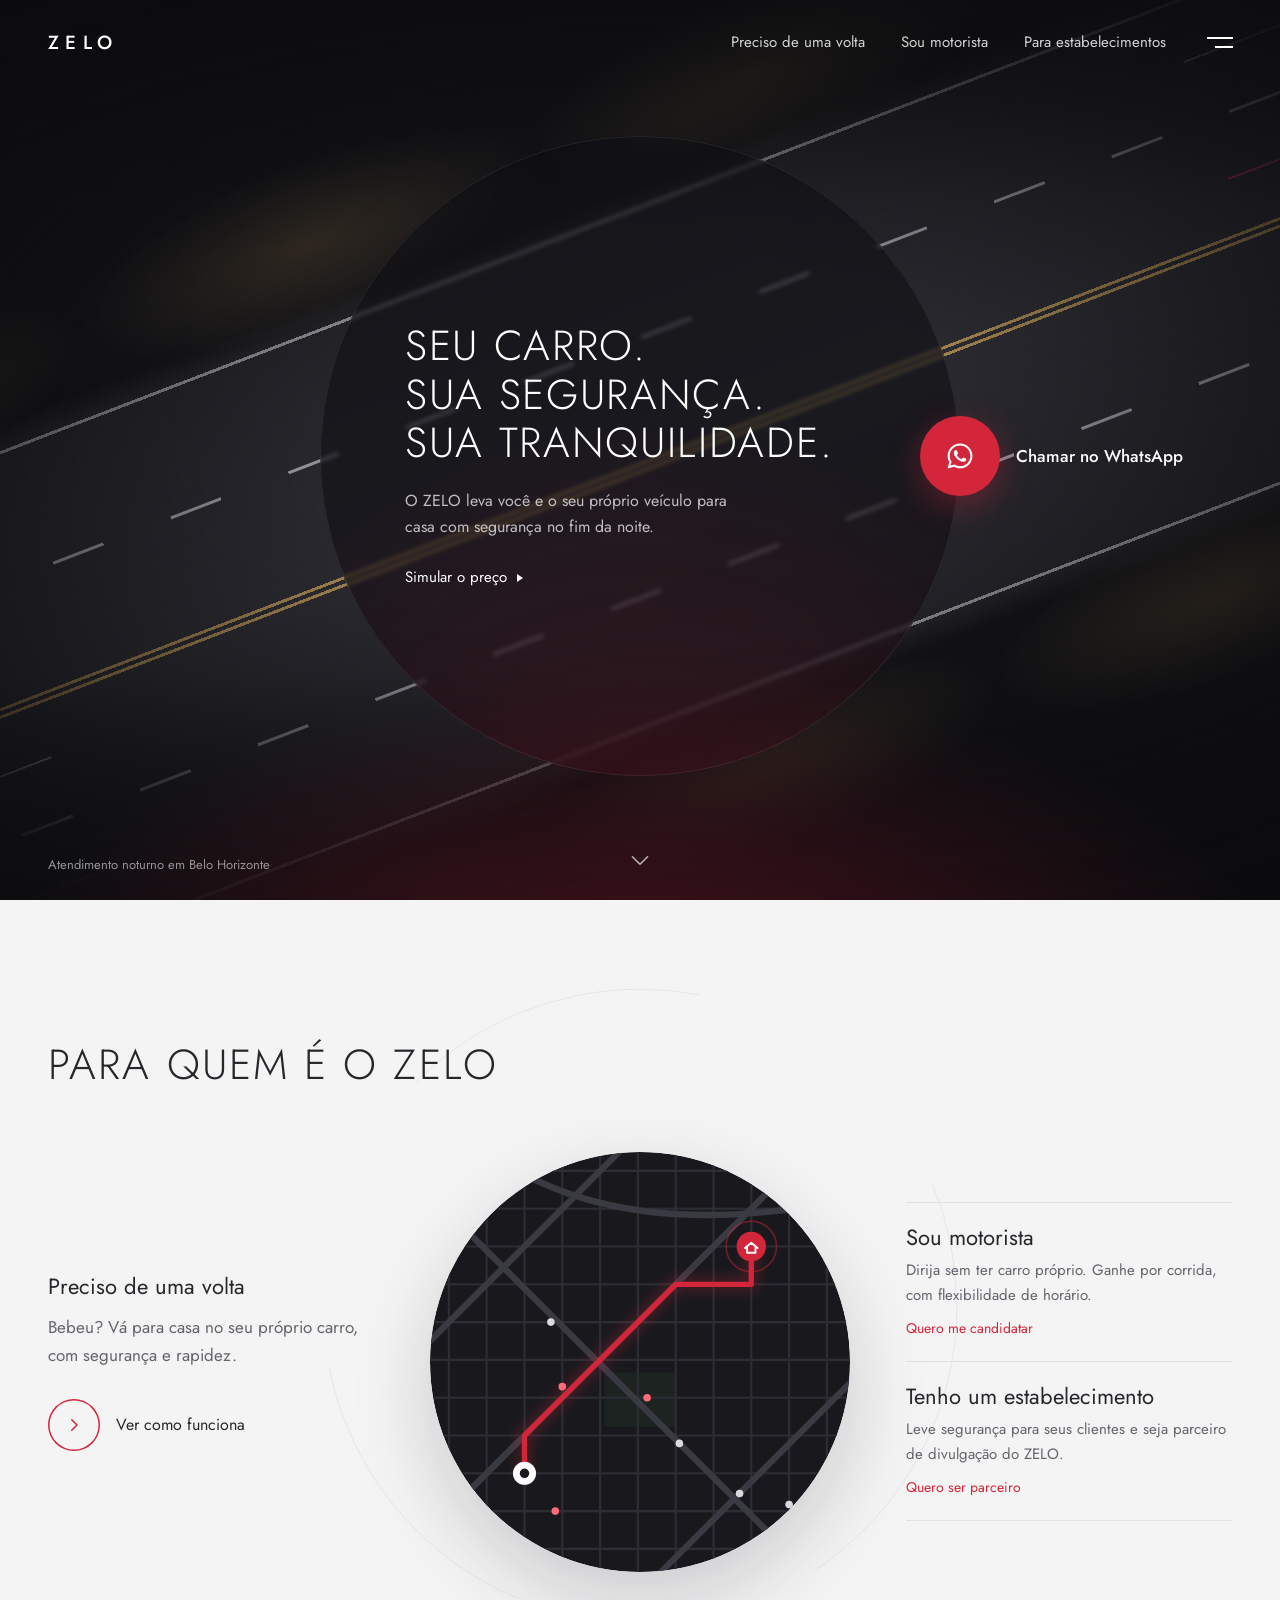
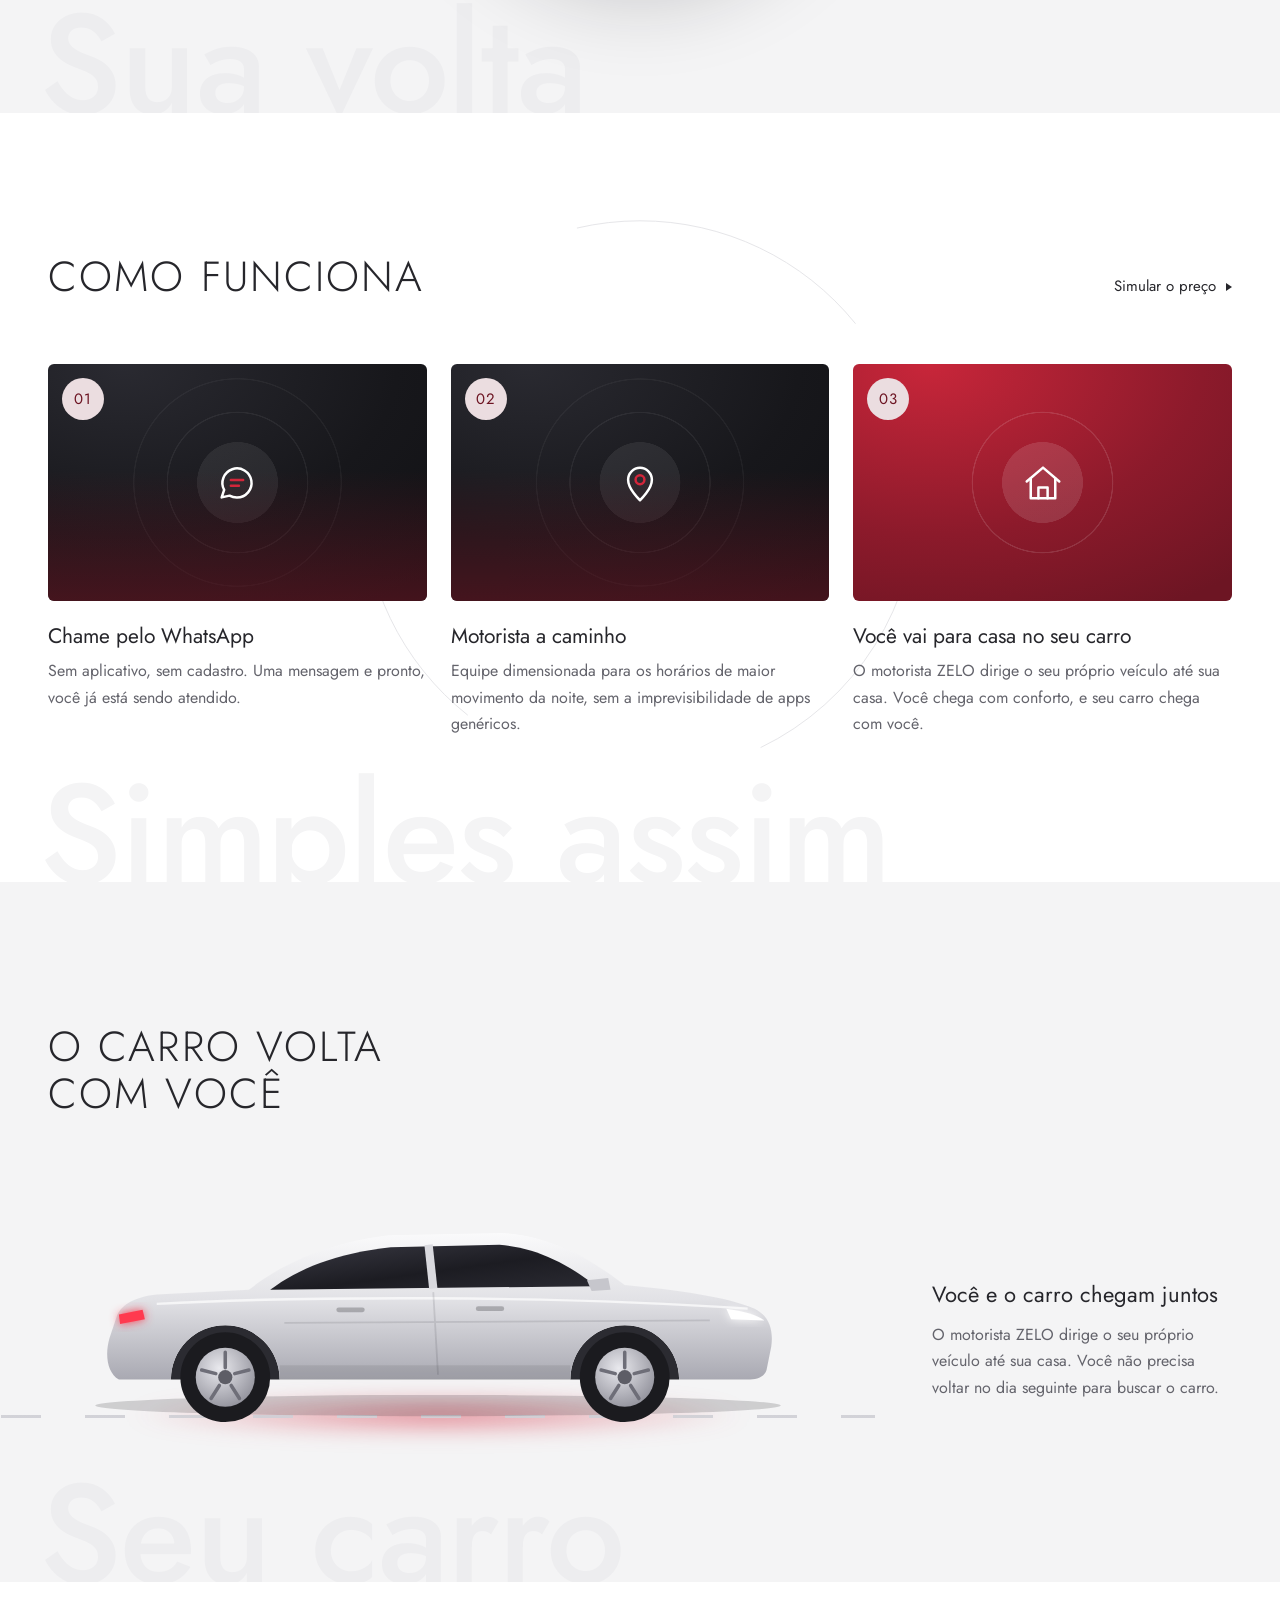
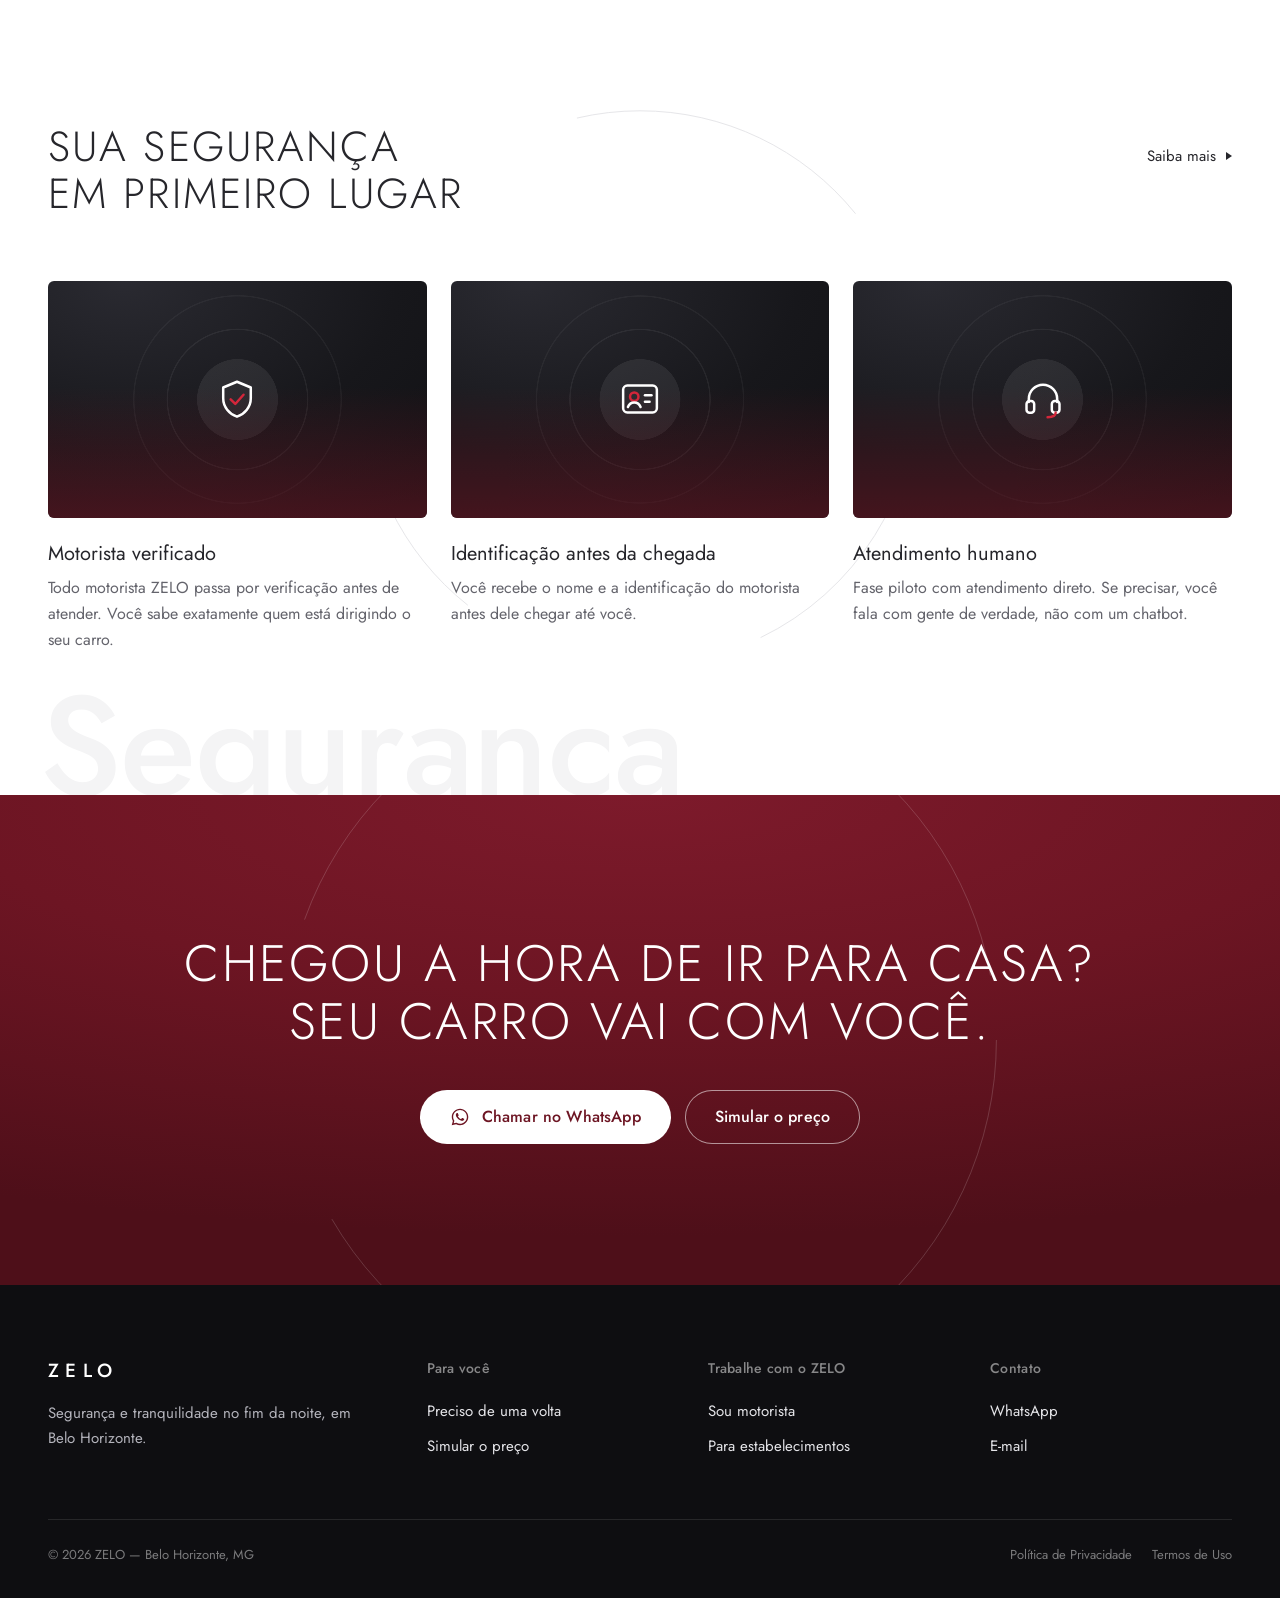
==== commit 4d5bc496: "Mais movimento: trânsito no topo, mapa com carros, carro rodando e rastros de luz - Topo: 18 carros " ====
--- a/index.html
+++ b/index.html
@@ -84,10 +84,10 @@
         <div class="z-road__lamps z-road__lamps--top"></div>
         <div class="z-road__dash" style="top:27.5%"></div>
         <div class="z-road__dash" style="top:72.5%"></div>
-        <div class="z-lane z-lane--back" style="top:16%"><i class="z-veh" style="--d:23s;--o:-3s"></i><i class="z-veh z-veh--light" style="--d:23s;--o:-11s"></i><i class="z-veh" style="--d:23s;--o:-18s"></i></div>
-        <div class="z-lane z-lane--back" style="top:39%"><i class="z-veh z-veh--light" style="--d:18s;--o:-6s"></i><i class="z-veh" style="--d:18s;--o:-14s"></i></div>
-        <div class="z-lane" style="top:61%"><i class="z-veh" style="--d:16s;--o:-1s"></i><i class="z-veh z-veh--light" style="--d:16s;--o:-7s"></i><i class="z-veh" style="--d:16s;--o:-12.5s"></i></div>
-        <div class="z-lane" style="top:84%"><i class="z-veh" style="--d:21s;--o:-4s"></i><i class="z-veh" style="--d:21s;--o:-15s"></i></div>
+        <div class="z-lane z-lane--back" style="top:16%"><i class="z-veh" style="--d:13s;--o:-1s"></i><i class="z-veh z-veh--light" style="--d:13s;--o:-3.7s"></i><i class="z-veh" style="--d:13s;--o:-6.1s"></i><i class="z-veh z-veh--white" style="--d:13s;--o:-8.8s"></i><i class="z-veh" style="--d:13s;--o:-11.2s"></i><i class="z-trail" style="--d:4.8s;--o:-1.5s"></i></div>
+        <div class="z-lane z-lane--back" style="top:39%"><i class="z-veh z-veh--light" style="--d:10.5s;--o:-0.6s"></i><i class="z-veh" style="--d:10.5s;--o:-3.2s"></i><i class="z-veh z-veh--wine" style="--d:10.5s;--o:-5.7s"></i><i class="z-veh" style="--d:10.5s;--o:-8.3s"></i><i class="z-trail z-trail--red" style="--d:3.8s;--o:-2.6s"></i></div>
+        <div class="z-lane" style="top:61%"><i class="z-veh" style="--d:9.5s;--o:-0.4s"></i><i class="z-veh z-veh--white" style="--d:9.5s;--o:-2.4s"></i><i class="z-veh" style="--d:9.5s;--o:-4.6s"></i><i class="z-veh z-veh--light" style="--d:9.5s;--o:-6.5s"></i><i class="z-veh" style="--d:9.5s;--o:-8.3s"></i><i class="z-trail" style="--d:4.2s;--o:-0.8s"></i></div>
+        <div class="z-lane" style="top:84%"><i class="z-veh z-veh--light" style="--d:12s;--o:-1.8s"></i><i class="z-veh" style="--d:12s;--o:-4.6s"></i><i class="z-veh z-veh--wine" style="--d:12s;--o:-7.4s"></i><i class="z-veh" style="--d:12s;--o:-10.1s"></i><i class="z-trail z-trail--red" style="--d:5.2s;--o:-3.1s"></i></div>
         <div class="z-road__lamps z-road__lamps--bottom"></div>
       </div>
     </div>
@@ -125,8 +125,8 @@
           <a class="z-circle-link" href="zelo-landing-cliente.html"><span class="z-circle"><svg class="z-ico"><use href="#i-right"/></svg></span>Ver como funciona</a>
         </div>
 
-        <figure class="z-feature__media z-map" data-route>
-          <svg viewBox="0 0 400 400" role="img" aria-label="Mapa ilustrado de uma rota do bar até a casa do cliente">
+        <figure class="z-feature__media z-map" data-play>
+          <svg viewBox="0 0 400 400" data-smil role="img" aria-label="Mapa ilustrado de uma rota do bar até a casa do cliente, com carros circulando">
             <defs>
               <clipPath id="map-clip"><circle cx="200" cy="200" r="200"/></clipPath>
               <path id="map-route" d="M90 306 L90 270 L234 126 L306 126 L306 90"/>
@@ -147,8 +147,17 @@
               </g>
               <path class="z-map__glow" pathLength="1" d="M90 306 L90 270 L234 126 L306 126 L306 90"/>
               <path class="z-map__route" pathLength="1" d="M90 306 L90 270 L234 126 L306 126 L306 90"/>
+              <g fill="#d9d9df">
+                <circle r="3.6"><animateMotion dur="7s" begin="-2s" repeatCount="indefinite" path="M-20 162 H420"/></circle>
+                <circle r="3.6" fill="#ff6b7a"><animateMotion dur="6.5s" begin="-3s" repeatCount="indefinite" path="M420 234 H-20"/></circle>
+                <circle r="3.6"><animateMotion dur="6s" begin="-1s" repeatCount="indefinite" path="M342 420 V-20"/></circle>
+                <circle r="3.6" fill="#ff6b7a"><animateMotion dur="7.5s" begin="-4s" repeatCount="indefinite" path="M126 -20 V420"/></circle>
+                <circle r="3.6"><animateMotion dur="8s" begin="-5s" repeatCount="indefinite" path="M-20 20 L380 420"/></circle>
+                <circle r="3.6"><animateMotion dur="6s" begin="-2.5s" repeatCount="indefinite" path="M180 440 L440 180"/></circle>
+                <circle r="3.6" fill="#ff6b7a"><animateMotion dur="9s" begin="-6s" repeatCount="indefinite" path="M420 342 H-20"/></circle>
+              </g>
               <circle r="7" fill="#fff" stroke="#D3263A" stroke-width="3">
-                <animateMotion dur="2.6s" begin="indefinite" fill="freeze" calcMode="spline" keyPoints="0;1" keyTimes="0;1" keySplines=".45 0 .2 1"><mpath href="#map-route"/></animateMotion>
+                <animateMotion dur="5s" begin="0s" repeatCount="indefinite" calcMode="spline" keyPoints="0;1;1" keyTimes="0;.7;1" keySplines=".45 0 .2 1;0 0 1 1"><mpath href="#map-route"/></animateMotion>
               </circle>
               <circle cx="90" cy="306" r="11" fill="#fff"/>
               <circle cx="90" cy="306" r="4.5" fill="#19191d"/>
@@ -218,9 +227,13 @@
   <section class="z-section" id="seu-carro">
     <div class="z-wrap">
       <div class="z-head"><h2 class="z-title">O carro volta com você</h2></div>
-      <div class="z-show">
+      <div class="z-show" data-play>
         <figure class="z-show__car" data-reveal>
           <span class="z-show__shadow" aria-hidden="true"></span>
+          <span class="z-show__road" aria-hidden="true"></span>
+          <i class="z-wind" aria-hidden="true" style="--y:38%;--w:110px;--d:.9s"></i>
+          <i class="z-wind" aria-hidden="true" style="--y:52%;--w:80px;--d:1.1s;--o:-.4s"></i>
+          <i class="z-wind" aria-hidden="true" style="--y:64%;--w:130px;--d:.8s;--o:-.2s"></i>
           <svg viewBox="0 0 660 220" role="img" aria-label="Ilustração de um carro de passeio, visto de lado">
             <defs>
               <linearGradient id="car-body" x1="0" y1="0" x2="0" y2="1">
@@ -235,6 +248,7 @@
               <filter id="car-glow" x="-50%" y="-50%" width="200%" height="200%"><feGaussianBlur stdDeviation="4"/></filter>
             </defs>
             <ellipse cx="330" cy="190" rx="290" ry="9" fill="#26262B" opacity=".18"/>
+            <g class="z-show__body">
             <path d="M104 168 A46 46 0 1 1 196 168 Z M442 168 A46 46 0 1 1 534 168 Z" fill="#2b2b31"/>
             <path fill="url(#car-body)" d="M60 168 C50 162 48 147 52 133 L58 115 C62 104 74 98 92 96 L170 92 C198 70 238 52 288 46 L384 44 C422 46 454 62 488 88 C532 92 574 98 598 108 C610 114 614 126 612 140 L608 160 C606 166 600 168 592 168 L534 168 A46 46 0 1 0 442 168 L196 168 A46 46 0 1 0 104 168 Z"/>
             <path d="M196 156 L442 156 L442 168 L196 168 Z" fill="#26262B" fill-opacity=".1"/>
@@ -249,17 +263,22 @@
             <path d="M574 108 C588 110 600 113 606 118 L578 117 Z" fill="#ffffff"/>
             <path d="M60 113 L80 109 L82 117 L61 121 Z" fill="#ff3a4f" filter="url(#car-glow)"/>
             <path d="M60 113 L80 109 L82 117 L61 121 Z" fill="#ff3a4f"/>
+            </g>
             <g>
               <circle cx="150" cy="166" r="38" fill="#1b1b1f"/>
+              <g class="z-wheel">
               <circle cx="150" cy="166" r="25" fill="url(#car-rim)"/>
               <g stroke="#6e6e78" stroke-width="3" stroke-linecap="round"><path d="M150 145V158M130 160L142 163M138 184L145 173M162 184L155 173M170 160L158 163"/></g>
               <circle cx="150" cy="166" r="6" fill="#5d5d66"/>
+              </g>
             </g>
             <g>
               <circle cx="488" cy="166" r="38" fill="#1b1b1f"/>
+              <g class="z-wheel">
               <circle cx="488" cy="166" r="25" fill="url(#car-rim)"/>
               <g stroke="#6e6e78" stroke-width="3" stroke-linecap="round"><path d="M488 145V158M468 160L480 163M476 184L483 173M500 184L493 173M508 160L496 163"/></g>
               <circle cx="488" cy="166" r="6" fill="#5d5d66"/>
+              </g>
             </g>
           </svg>
         </figure>
@@ -302,7 +321,8 @@
   </section>
 
   <!-- CHAMADA FINAL -->
-  <section class="z-section z-wine z-cta">
+  <section class="z-section z-wine z-cta" data-play>
+    <div class="z-trails" aria-hidden="true"><i style="--y:12%;--w:26vw;--d:7s;--o:-1s"></i><i class="r" style="--y:20%;--w:18vw;--d:5.5s;--o:-3s"></i><i class="b" style="--y:28%;--w:22vw;--d:6.5s;--o:-2s"></i><i style="--y:70%;--w:30vw;--d:8s;--o:-5s"></i><i class="r" style="--y:78%;--w:20vw;--d:6s;--o:-.5s"></i><i class="b" style="--y:86%;--w:24vw;--d:7.5s;--o:-4s"></i><i style="--y:93%;--w:16vw;--d:4.8s;--o:-2.5s"></i></div>
     <svg class="z-ring" viewBox="0 0 100 100" style="--ring:min(90vw,720px)" aria-hidden="true"><circle cx="50" cy="50" r="49.5" pathLength="1"/></svg>
     <div class="z-wrap">
       <h2 class="z-title"><span class="z-line">Chegou a hora de ir para casa?</span> <span class="z-line">Seu carro vai com você.</span></h2>
--- a/assets/zelo.css
+++ b/assets/zelo.css
@@ -178,7 +178,7 @@
 }
 .z-road { position: absolute; inset: 0; z-index: -2; overflow: hidden; background: radial-gradient(120% 90% at 50% 40%, #17171b 0%, #0c0c0f 100%); }
 .z-road__plane {
-  position: absolute; left: 50%; top: 52%; width: 260vmax; height: clamp(280px, 60vmin, 640px);
+  position: absolute; left: 50%; top: 52%; width: 150vmax; height: clamp(280px, 60vmin, 640px);
   transform: translate(-50%, -50%) rotate(-21deg);
   background:
     linear-gradient(to bottom,
@@ -199,20 +199,30 @@
 .z-lane { position: absolute; left: 0; width: 100%; height: 0; }
 .z-lane--back { transform: scaleX(-1); }
 .z-veh {
-  position: absolute; left: 0; top: 0; width: 5.4vmin; height: 2.5vmin; margin-top: -1.25vmin; border-radius: .9vmin;
+  --cw: clamp(27px, 5.4vmin, 64px); --ch: clamp(13px, 2.5vmin, 30px);
+  position: absolute; left: 0; top: 0; width: var(--cw); height: var(--ch); margin-top: calc(var(--ch) / -2); border-radius: calc(var(--ch) * .36);
   background: linear-gradient(90deg, #2b2b31, #44444c 55%, #2f2f36); box-shadow: inset 0 0 0 1px rgba(255,255,255,.07);
   animation: zDrive var(--d, 16s) linear var(--o, 0s) infinite; will-change: transform;
 }
 .z-veh::before { /* farol */
-  content: ""; position: absolute; left: 90%; top: 50%; width: 13vmin; height: 4.6vmin; transform: translateY(-50%);
+  content: ""; position: absolute; left: 90%; top: 50%; width: calc(var(--cw) * 2.4); height: calc(var(--ch) * 1.85); transform: translateY(-50%);
   background: radial-gradient(ellipse 100% 50% at 0% 50%, rgba(255,246,228,.42), rgba(255,246,228,0) 72%);
 }
 .z-veh::after { /* lanterna */
-  content: ""; position: absolute; right: 97%; top: 14%; bottom: 14%; width: .4vmin; border-radius: 2px;
-  background: #ff3a4f; box-shadow: 0 0 1.8vmin .6vmin rgba(255, 44, 70, .5);
+  content: ""; position: absolute; right: 97%; top: 14%; bottom: 14%; width: 2px; border-radius: 2px;
+  background: #ff3a4f; box-shadow: 0 0 calc(var(--ch) * .7) calc(var(--ch) * .22) rgba(255, 44, 70, .5);
 }
 .z-veh--light { background: linear-gradient(90deg, #6d6d76, #a3a3ad 55%, #73737c); }
-@keyframes zDrive { from { transform: translateX(-14vmin); } to { transform: translateX(262vmax); } }
+.z-veh--white { background: linear-gradient(90deg, #b9b9c1, #ececf0 55%, #c2c2ca); }
+.z-veh--wine { background: linear-gradient(90deg, #4a0f19, #7a1a2b 55%, #521220); }
+/* rastros de luz (fotografia de longa exposição) */
+.z-trail {
+  position: absolute; left: 0; top: 0; width: 24vmax; height: 2px; margin-top: -1px; border-radius: 2px;
+  background: linear-gradient(90deg, rgba(255,244,226,0), rgba(255,244,226,.55));
+  animation: zDrive var(--d, 5s) linear var(--o, 0s) infinite; will-change: transform;
+}
+.z-trail--red { background: linear-gradient(90deg, rgba(255,58,79,0), rgba(255,58,79,.6)); }
+@keyframes zDrive { from { transform: translateX(-10vmax); } to { transform: translateX(152vmax); } }
 .z-hero__veil {
   position: absolute; inset: 0; z-index: -1; pointer-events: none;
   background:
@@ -220,7 +230,7 @@
     radial-gradient(ellipse 75% 65% at 50% 50%, rgba(12,12,15,0) 35%, rgba(12,12,15,.62) 78%, rgba(12,12,15,.9) 100%),
     linear-gradient(to bottom, rgba(12,12,15,.55) 0, rgba(12,12,15,0) 22%, rgba(12,12,15,0) 75%, rgba(12,12,15,.7) 100%);
 }
-.z-hero.is-paused .z-veh { animation-play-state: paused; }
+.z-hero.is-paused .z-veh, .z-hero.is-paused .z-trail { animation-play-state: paused; }
 
 .z-hero__stage { position: relative; display: flex; justify-content: center; width: 100%; min-width: 0; }
 .z-hero__circle {
@@ -590,7 +600,7 @@
 @media (prefers-reduced-motion: reduce) {
   html { scroll-behavior: auto; }
   *, *::before, *::after { animation-duration: .001ms !important; animation-iteration-count: 1 !important; transition-duration: .001ms !important; transition-delay: 0s !important; }
-  .z-veh { animation: none !important; display: none; }
+  .z-veh, .z-trail, .z-trails, .z-wind { animation: none !important; display: none !important; }
   .js [data-reveal] { opacity: 1; }
   .js .z-ring circle, .js .z-map .z-map__route, .js .z-map .z-map__glow { stroke-dashoffset: 0; }
 }
@@ -635,3 +645,48 @@
 .z-pill-note { display: inline-flex; align-items: center; gap: 10px; margin-top: 18px; font-size: 15px; color: var(--z-wine); }
 .z-pill-note .z-ico { width: 18px; height: 18px; }
 @media (max-width: 1023.98px) { .z-ring { left: 50%; } }
+
+/* =========================================================================
+   Movimento nas outras telas (só roda enquanto a seção está visível)
+   ========================================================================= */
+/* rastros de farol e lanterna ao fundo das faixas escuras e bordô */
+.z-trails { position: absolute; inset: 0; overflow: hidden; pointer-events: none; z-index: 0; }
+.z-trails i {
+  position: absolute; left: 0; top: var(--y, 50%); width: var(--w, 22vw); height: var(--h, 1.5px); border-radius: 2px;
+  background: linear-gradient(90deg, rgba(255,244,226,0), rgba(255,244,226,.38));
+  transform: translateX(-40vw); will-change: transform;
+}
+.z-trails i.r { background: linear-gradient(90deg, rgba(255,70,92,0), rgba(255,70,92,.55)); }
+.z-trails i.b { background: linear-gradient(270deg, rgba(255,70,92,0), rgba(255,70,92,.5)); transform: translateX(140vw); }
+.is-playing .z-trails i { animation: zTrail var(--d, 6s) linear var(--o, 0s) infinite; }
+.is-playing .z-trails i.b { animation-name: zTrailBack; }
+@keyframes zTrail { from { transform: translateX(-40vw); } to { transform: translateX(140vw); } }
+@keyframes zTrailBack { from { transform: translateX(140vw); } to { transform: translateX(-40vw); } }
+.z-wine .z-trails i { background: linear-gradient(90deg, rgba(255,255,255,0), rgba(255,255,255,.3)); }
+.z-wine .z-trails i.b { background: linear-gradient(270deg, rgba(255,255,255,0), rgba(255,255,255,.26)); }
+
+/* vitrine: o carro "rodando" */
+.z-show__car { overflow: visible; }
+.z-wheel { transform-box: fill-box; transform-origin: center; }
+.is-playing .z-wheel { animation: zSpin .5s linear infinite; }
+@keyframes zSpin { to { transform: rotate(360deg); } }
+.z-show__body { transform-box: view-box; }
+.is-playing .z-show__body { animation: zBob 1.2s ease-in-out infinite; }
+@keyframes zBob { 50% { transform: translateY(-1.6px); } }
+.z-show__road {
+  position: absolute; left: -6%; right: -6%; bottom: 9%; height: 3px; z-index: -1; opacity: .9;
+  background: repeating-linear-gradient(90deg, #CFCFD5 0 40px, transparent 40px 84px);
+}
+.is-playing .z-show__road { animation: zRoad .42s linear infinite; }
+@keyframes zRoad { to { background-position: -84px 0; } }
+.z-wind { position: absolute; left: -2%; height: 2px; width: var(--w, 90px); top: var(--y, 50%); border-radius: 2px; background: linear-gradient(90deg, rgba(38,38,43,0), rgba(38,38,43,.18)); opacity: 0; }
+.is-playing .z-wind { animation: zWind var(--d, .9s) linear var(--o, 0s) infinite; }
+@keyframes zWind { 0% { transform: translateX(40px); opacity: 0; } 30% { opacity: 1; } 100% { transform: translateX(-80px); opacity: 0; } }
+
+/* celular em pé: estrada mais larga e inclinada, círculo mais transparente — mais carros à vista */
+@media (orientation: portrait) {
+  .z-road__plane { height: clamp(300px, 56vh, 640px); transform: translate(-50%, -50%) rotate(-34deg); }
+}
+@media (max-width: 899.98px) {
+  .z-hero__circle { background: radial-gradient(circle at 50% 120%, rgba(109,21,35,.4), rgba(109,21,35,0) 60%), rgba(15,15,19,.44); }
+}
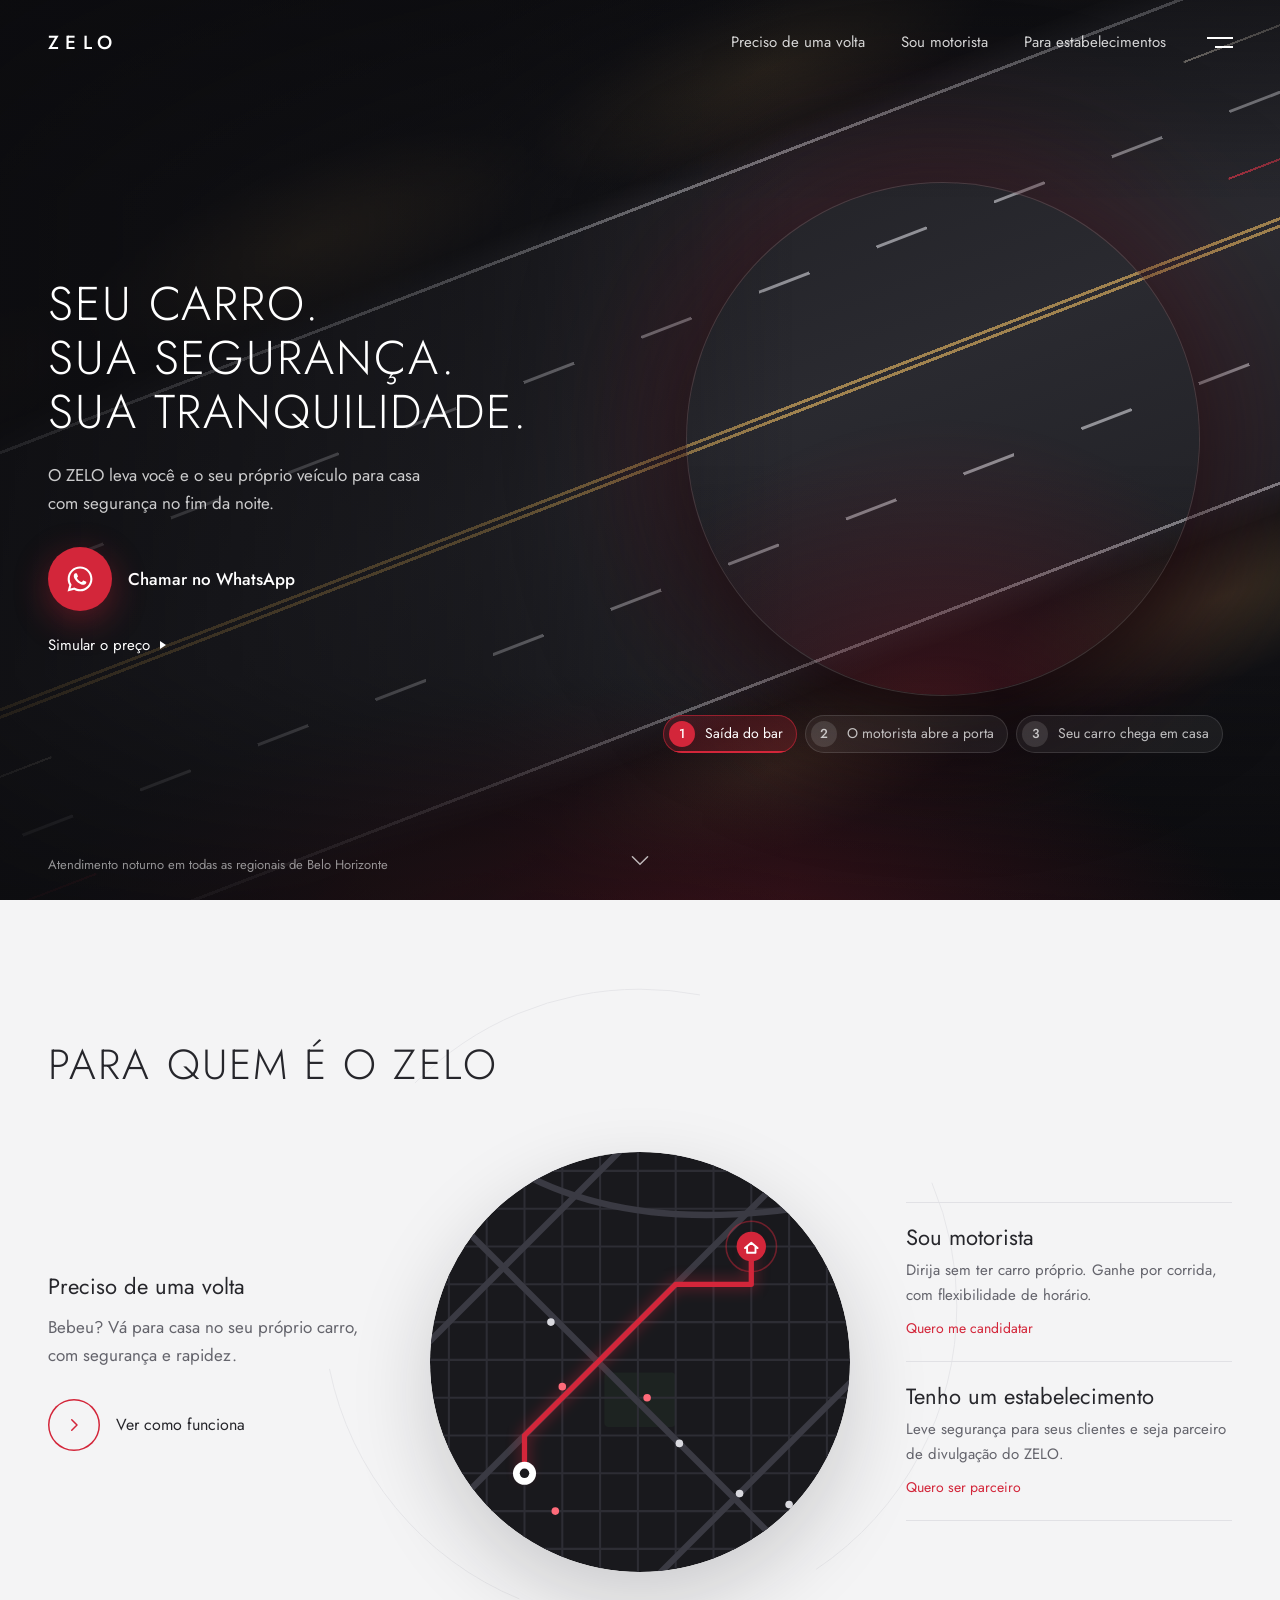
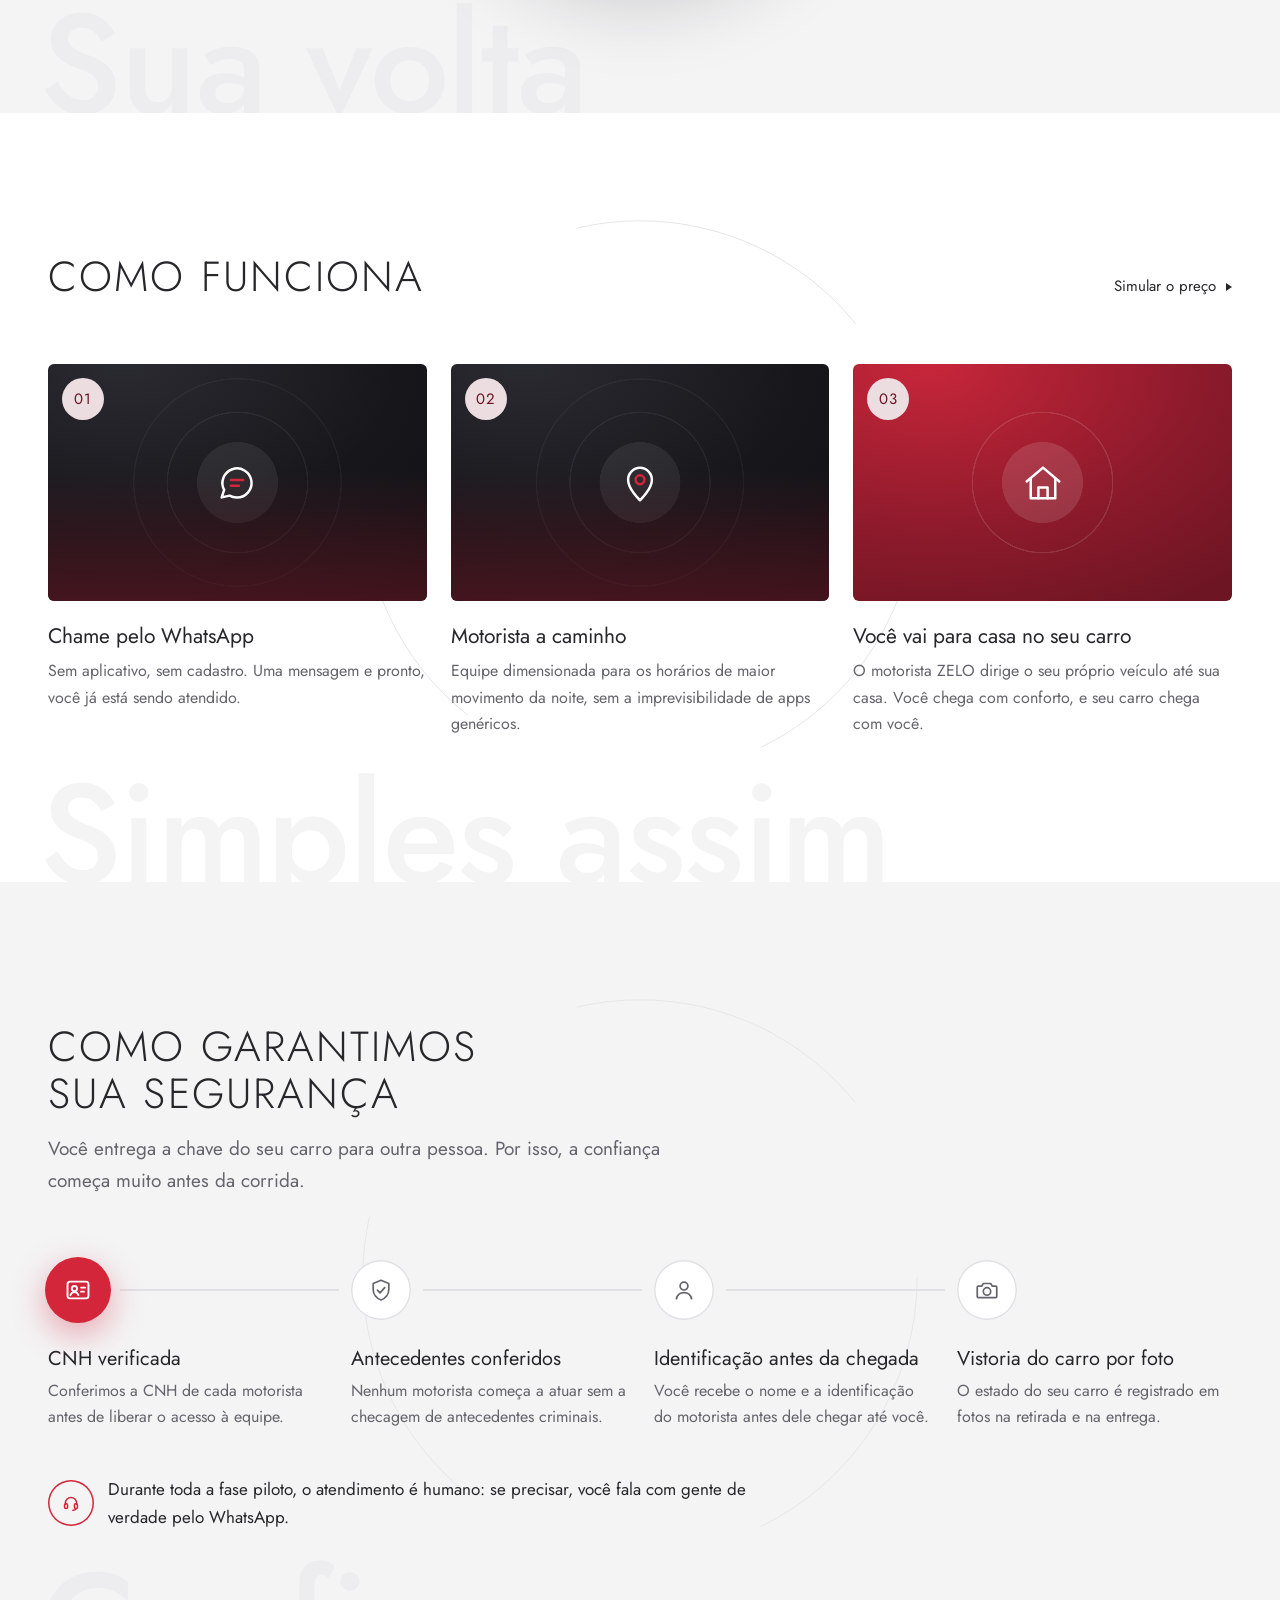
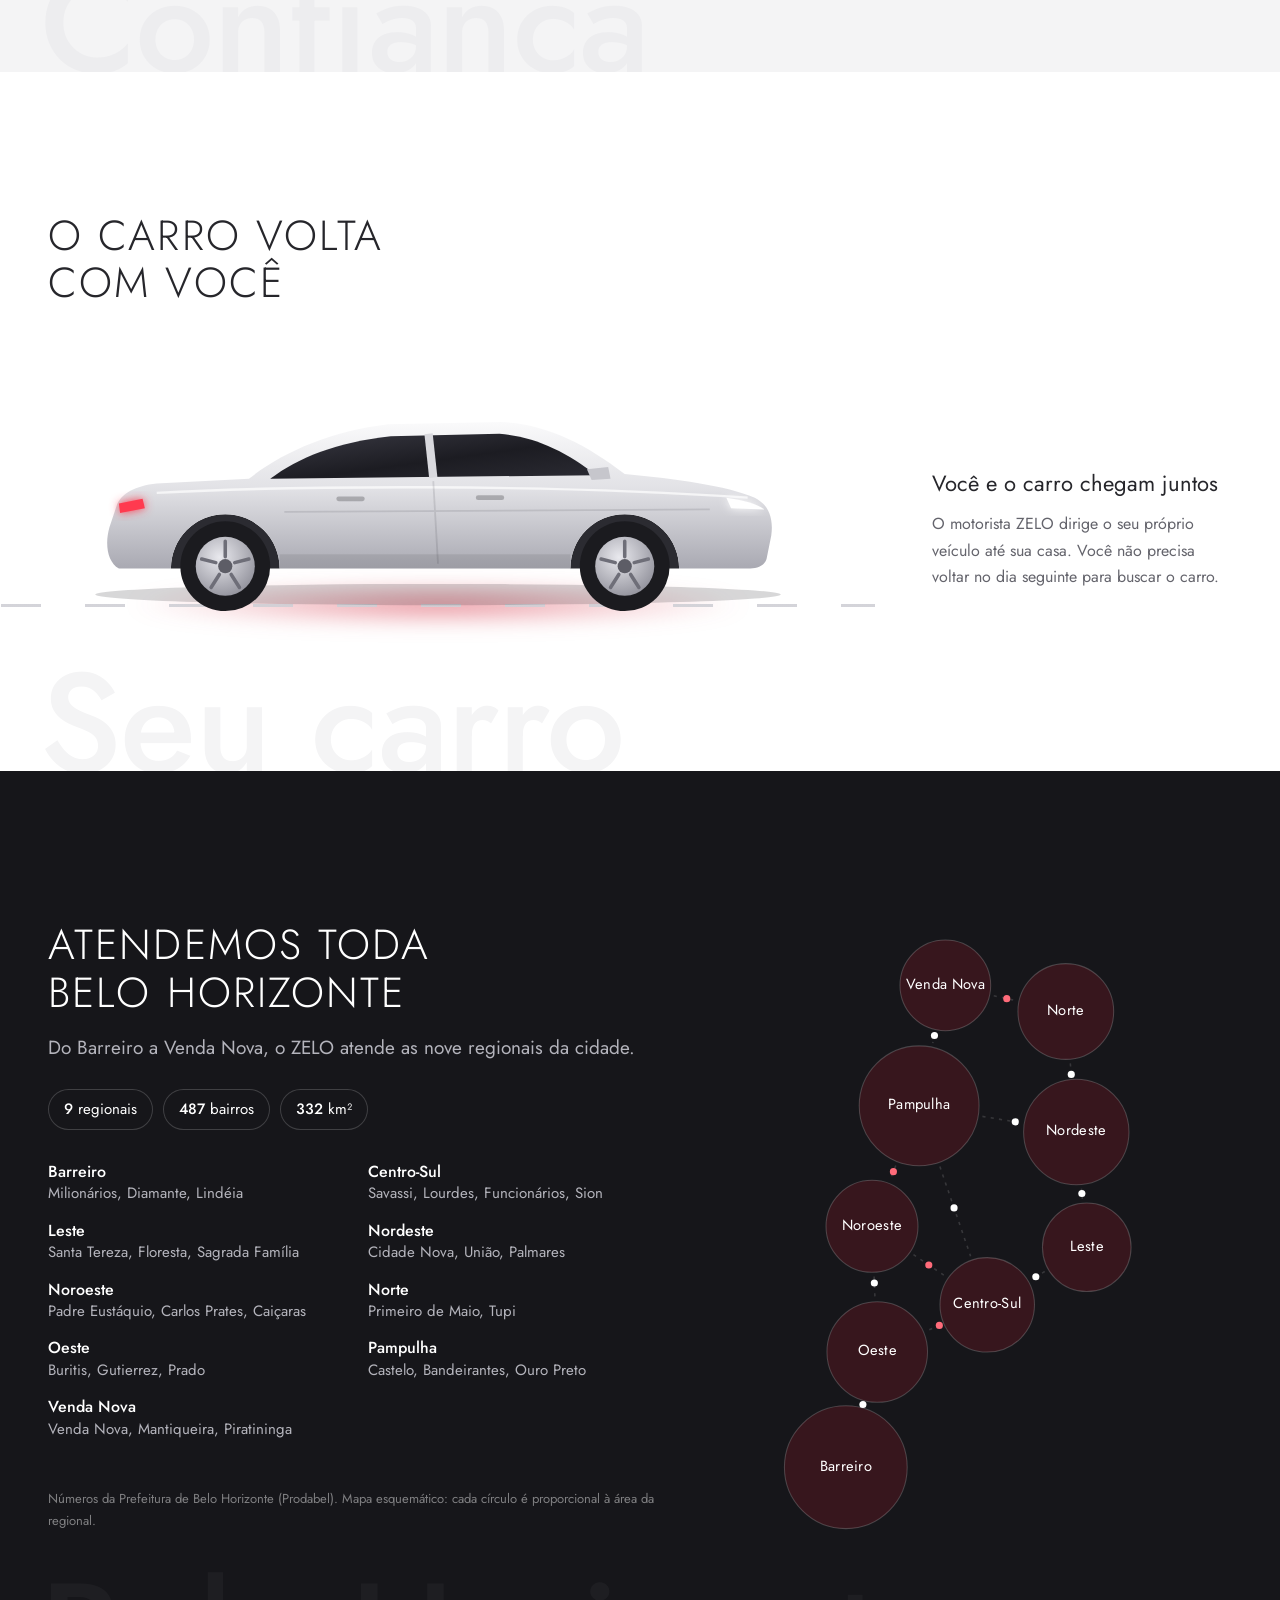
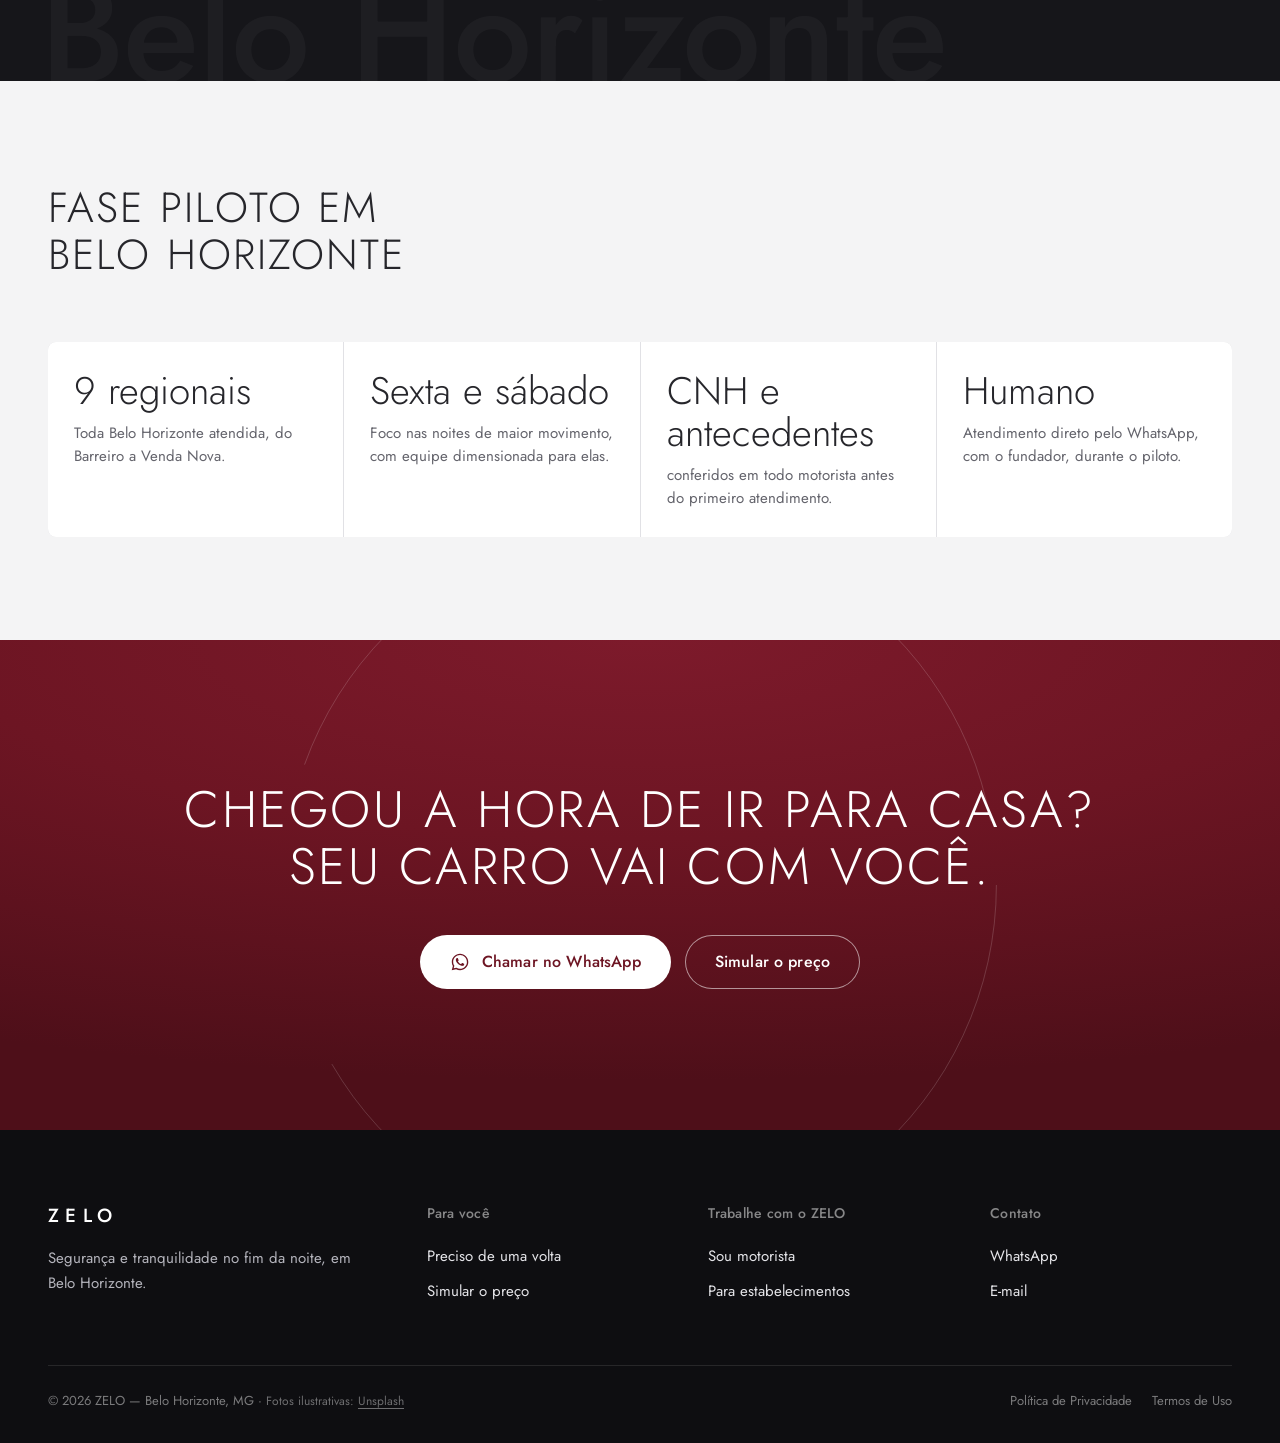
==== commit e3dac51c: "Confiança: história em fotos no topo, barra fixa no celular, fluxo de segurança, mapa de BH e fase p" ====
--- a/index.html
+++ b/index.html
@@ -13,6 +13,7 @@
 <meta property="og:type" content="website">
 <meta property="og:locale" content="pt_BR">
 
+<link rel="preconnect" href="https://images.unsplash.com">
 <link rel="preload" href="assets/fonts/jost-300.woff2" as="font" type="font/woff2" crossorigin>
 <link rel="preload" href="assets/fonts/jost-400.woff2" as="font" type="font/woff2" crossorigin>
 <link rel="stylesheet" href="assets/zelo.css">
@@ -48,6 +49,7 @@
   <symbol id="i-alert" viewBox="0 0 24 24"><path d="M12 4l9 15.5H3L12 4z"/><path style="stroke:var(--acc,currentColor)" d="M12 10v4.2M12 16.8v.01"/></symbol>
   <symbol id="i-store" viewBox="0 0 24 24"><path d="M4 9.5l1.5-5h13l1.5 5"/><path d="M4 9.5c0 1.5 1.2 2.5 2.7 2.5S9.3 11 9.3 9.5c0 1.5 1.2 2.5 2.7 2.5s2.7-1 2.7-2.5c0 1.5 1.2 2.5 2.6 2.5S20 11 20 9.5"/><path d="M5.5 12v8h13v-8"/><path style="stroke:var(--acc,currentColor)" d="M10 20v-4.5h4V20"/></symbol>
   <symbol id="i-user" viewBox="0 0 24 24"><circle cx="12" cy="8.4" r="3.6"/><path d="M5 20c.9-3.6 3.7-5.6 7-5.6s6.1 2 7 5.6"/></symbol>
+  <symbol id="i-camera" viewBox="0 0 24 24"><path d="M4 8.5h3l1.6-2.5h6.8L17 8.5h3a1 1 0 011 1V18a1 1 0 01-1 1H4a1 1 0 01-1-1V9.5a1 1 0 011-1z"/><circle style="stroke:var(--acc,currentColor)" cx="12" cy="13.3" r="3.4"/></symbol>
 </svg>
 
 <a class="z-skip" href="#conteudo">Pular para o conteúdo</a>
@@ -77,8 +79,7 @@
 
 <main id="conteudo">
 
-  <!-- HERO -->
-  <section class="z-hero" data-hero>
+  <section class="z-hero z-hero--story" data-hero>
     <div class="z-road" aria-hidden="true">
       <div class="z-road__plane">
         <div class="z-road__lamps z-road__lamps--top"></div>
@@ -92,28 +93,34 @@
       </div>
     </div>
     <div class="z-hero__veil"></div>
-
-    <div class="z-hero__stage">
-      <div class="z-hero__circle">
+    <div class="z-wrap z-hero__grid">
+      <div class="z-hero__copy">
         <h1 class="z-hero__title">
           <span class="l"><span style="--i:0">Seu carro.</span></span>
           <span class="l"><span style="--i:1">Sua segurança.</span></span>
           <span class="l"><span style="--i:2">Sua tranquilidade.</span></span>
         </h1>
         <p class="z-hero__text">O ZELO leva você e o seu próprio veículo para casa com segurança no fim da noite.</p>
-        <div class="z-hero__links"><a class="z-more" href="zelo-landing-cliente.html#calculadora">Simular o preço</a></div>
         <a class="z-hero__action" href="https://wa.me/5531973619814?text=Ol%C3%A1%2C%20ZELO%21%20Vim%20pelo%20site%20e%20quero%20saber%20mais." target="_blank" rel="noopener">
           <span class="z-dot"><svg class="z-ico"><use href="#i-wa"/></svg></span>
           <span>Chamar no WhatsApp</span>
         </a>
-      </div>
-    </div>
-
-    <p class="z-hero__foot">Atendimento noturno em Belo Horizonte</p>
+        <div class="z-hero__links"><a class="z-more" href="zelo-landing-cliente.html#calculadora">Simular o preço</a></div>
+      </div>
+      <figure class="z-story" data-story="5200">
+        <div class="z-story__circle">
+          <img class="z-story__img is-active" src="https://images.unsplash.com/photo-1775652970082-50c1838f0d58?w=760&h=760&fit=crop&q=70&auto=format" srcset="https://images.unsplash.com/photo-1775652970082-50c1838f0d58?w=480&h=480&fit=crop&q=70&auto=format 480w, https://images.unsplash.com/photo-1775652970082-50c1838f0d58?w=760&h=760&fit=crop&q=70&auto=format 760w, https://images.unsplash.com/photo-1775652970082-50c1838f0d58?w=1100&h=1100&fit=crop&q=70&auto=format 1100w" sizes="(min-width: 1024px) 40vw, 76vw" width="760" height="760" alt="Casal caminhando à noite por uma rua iluminada" decoding="async" fetchpriority="high">
+          <img class="z-story__img" src="https://images.unsplash.com/photo-1574172528634-a26851ca0b4b?w=760&h=760&fit=crop&q=70&auto=format" srcset="https://images.unsplash.com/photo-1574172528634-a26851ca0b4b?w=480&h=480&fit=crop&q=70&auto=format 480w, https://images.unsplash.com/photo-1574172528634-a26851ca0b4b?w=760&h=760&fit=crop&q=70&auto=format 760w, https://images.unsplash.com/photo-1574172528634-a26851ca0b4b?w=1100&h=1100&fit=crop&q=70&auto=format 1100w" sizes="(min-width: 1024px) 40vw, 76vw" width="760" height="760" alt="Homem ao lado da porta aberta de um carro escuro à noite, com os faróis acesos" decoding="async" loading="eager">
+          <img class="z-story__img" src="https://images.unsplash.com/photo-1784959022721-d02bceebdb45?w=760&h=760&fit=crop&q=70&auto=format" srcset="https://images.unsplash.com/photo-1784959022721-d02bceebdb45?w=480&h=480&fit=crop&q=70&auto=format 480w, https://images.unsplash.com/photo-1784959022721-d02bceebdb45?w=760&h=760&fit=crop&q=70&auto=format 760w, https://images.unsplash.com/photo-1784959022721-d02bceebdb45?w=1100&h=1100&fit=crop&q=70&auto=format 1100w" sizes="(min-width: 1024px) 40vw, 76vw" width="760" height="760" alt="Garagem iluminada de uma casa à noite" decoding="async" loading="eager">
+        </div>
+        <span class="z-story__ring" aria-hidden="true"></span>
+        <div class="z-story__steps" role="group" aria-label="Cenas da história"><button class="z-story__step is-active" type="button" aria-pressed="true"><b>1</b><span>Saída do bar</span></button><button class="z-story__step" type="button" aria-pressed="false"><b>2</b><span>O motorista abre a porta</span></button><button class="z-story__step" type="button" aria-pressed="false"><b>3</b><span>Seu carro chega em casa</span></button></div>
+      </figure>
+    </div>
+    <p class="z-hero__foot">Atendimento noturno em todas as regionais de Belo Horizonte</p>
     <a class="z-hero__cue" href="#para-quem" aria-label="Ir para o conteúdo"><svg class="z-ico"><use href="#i-down"/></svg></a>
   </section>
 
-  <!-- PARA QUEM É -->
   <section class="z-section" id="para-quem">
     <svg class="z-ring" viewBox="0 0 100 100" style="--ring:min(78vw,640px)" aria-hidden="true"><circle cx="50" cy="50" r="49.5" pathLength="1"/></svg>
     <div class="z-wrap">
@@ -185,7 +192,6 @@
     <span class="z-watermark" aria-hidden="true">Sua volta</span>
   </section>
 
-  <!-- COMO FUNCIONA -->
   <section class="z-section z-section--white" id="como-funciona">
     <svg class="z-ring" viewBox="0 0 100 100" style="--ring:min(70vw,560px)" aria-hidden="true"><circle cx="50" cy="50" r="49.5" pathLength="1"/></svg>
     <div class="z-wrap">
@@ -223,8 +229,41 @@
     <span class="z-watermark" aria-hidden="true">Simples assim</span>
   </section>
 
-  <!-- O CARRO VOLTA COM VOCÊ -->
-  <section class="z-section" id="seu-carro">
+  <section class="z-section" id="seguranca">
+    <svg class="z-ring" viewBox="0 0 100 100" style="--ring:min(70vw,560px)" aria-hidden="true"><circle cx="50" cy="50" r="49.5" pathLength="1"/></svg>
+    <div class="z-wrap">
+      <div class="z-head z-head--stack">
+        <h2 class="z-title">Como garantimos sua segurança</h2>
+        <p class="z-lead">Você entrega a chave do seu carro para outra pessoa. Por isso, a confiança começa muito antes da corrida.</p>
+      </div>
+      <ol class="z-flow" data-flow>
+        <li class="z-flow__step">
+          <span class="z-flow__node"><svg class="z-ico"><use href="#i-id"/></svg></span>
+          <h3>CNH verificada</h3>
+          <p>Conferimos a CNH de cada motorista antes de liberar o acesso à equipe.</p>
+        </li>
+        <li class="z-flow__step">
+          <span class="z-flow__node"><svg class="z-ico"><use href="#i-shield"/></svg></span>
+          <h3>Antecedentes conferidos</h3>
+          <p>Nenhum motorista começa a atuar sem a checagem de antecedentes criminais.</p>
+        </li>
+        <li class="z-flow__step">
+          <span class="z-flow__node"><svg class="z-ico"><use href="#i-user"/></svg></span>
+          <h3>Identificação antes da chegada</h3>
+          <p>Você recebe o nome e a identificação do motorista antes dele chegar até você.</p>
+        </li>
+        <li class="z-flow__step">
+          <span class="z-flow__node"><svg class="z-ico"><use href="#i-camera"/></svg></span>
+          <h3>Vistoria do carro por foto</h3>
+          <p>O estado do seu carro é registrado em fotos na retirada e na entrega.</p>
+        </li>
+      </ol>
+      <p class="z-flow__note" data-reveal><span class="z-circle"><svg class="z-ico"><use href="#i-voice"/></svg></span>Durante toda a fase piloto, o atendimento é humano: se precisar, você fala com gente de verdade pelo WhatsApp.</p>
+    </div>
+    <span class="z-watermark" aria-hidden="true">Confiança</span>
+  </section>
+
+  <section class="z-section z-section--white" id="seu-carro">
     <div class="z-wrap">
       <div class="z-head"><h2 class="z-title">O carro volta com você</h2></div>
       <div class="z-show" data-play>
@@ -291,36 +330,38 @@
     <span class="z-watermark" aria-hidden="true">Seu carro</span>
   </section>
 
-  <!-- SEGURANÇA -->
-  <section class="z-section z-section--white" id="seguranca">
-    <svg class="z-ring" viewBox="0 0 100 100" style="--ring:min(70vw,560px)" aria-hidden="true"><circle cx="50" cy="50" r="49.5" pathLength="1"/></svg>
-    <div class="z-wrap">
-      <div class="z-head">
-        <h2 class="z-title">Sua segurança em primeiro lugar</h2>
-        <a class="z-more" href="zelo-landing-cliente.html">Saiba mais</a>
-      </div>
-      <div class="z-cards">
-        <article class="z-card" data-reveal>
-          <div class="z-tile" style="--acc:#D3263A"><svg class="z-ico"><use href="#i-shield"/></svg></div>
-          <h3>Motorista verificado</h3>
-          <p>Todo motorista ZELO passa por verificação antes de atender. Você sabe exatamente quem está dirigindo o seu carro.</p>
-        </article>
-        <article class="z-card" data-reveal style="--delay:.12s">
-          <div class="z-tile" style="--acc:#D3263A"><svg class="z-ico"><use href="#i-id"/></svg></div>
-          <h3>Identificação antes da chegada</h3>
-          <p>Você recebe o nome e a identificação do motorista antes dele chegar até você.</p>
-        </article>
-        <article class="z-card" data-reveal style="--delay:.24s">
-          <div class="z-tile" style="--acc:#D3263A"><svg class="z-ico"><use href="#i-voice"/></svg></div>
-          <h3>Atendimento humano</h3>
-          <p>Fase piloto com atendimento direto. Se precisar, você fala com gente de verdade, não com um chatbot.</p>
-        </article>
-      </div>
-    </div>
-    <span class="z-watermark" aria-hidden="true">Segurança</span>
-  </section>
-
-  <!-- CHAMADA FINAL -->
+  <section class="z-section z-night" id="regioes" data-play>
+    <div class="z-wrap z-regions">
+      <div class="z-regions__text" data-reveal>
+        <h2 class="z-title">Atendemos toda Belo Horizonte</h2>
+        <p class="z-lead">Do Barreiro a Venda Nova, o ZELO atende as nove regionais da cidade.</p>
+        <ul class="z-facts"><li><strong>9</strong> regionais</li><li><strong>487</strong> bairros</li><li><strong>332</strong> km²</li></ul>
+        <ul class="z-regions__list"><li><strong>Barreiro</strong>Milionários, Diamante, Lindéia</li><li><strong>Centro-Sul</strong>Savassi, Lourdes, Funcionários, Sion</li><li><strong>Leste</strong>Santa Tereza, Floresta, Sagrada Família</li><li><strong>Nordeste</strong>Cidade Nova, União, Palmares</li><li><strong>Noroeste</strong>Padre Eustáquio, Carlos Prates, Caiçaras</li><li><strong>Norte</strong>Primeiro de Maio, Tupi</li><li><strong>Oeste</strong>Buritis, Gutierrez, Prado</li><li><strong>Pampulha</strong>Castelo, Bandeirantes, Ouro Preto</li><li><strong>Venda Nova</strong>Venda Nova, Mantiqueira, Piratininga</li></ul>
+        <p class="z-source">Números da Prefeitura de Belo Horizonte (Prodabel). Mapa esquemático: cada círculo é proporcional à área da regional.</p>
+      </div>
+      <figure class="z-regions__map"><svg viewBox="0 0 420 600" data-smil role="img" aria-label="Mapa esquemático das nove regionais de Belo Horizonte, todas atendidas pelo ZELO, com carros circulando entre elas"><path class="z-reg-road" d="M165.0 116.2 L163.0 125.1"/><path class="z-reg-road" d="M221.2 80.0 L241.4 84.4"/><path class="z-reg-road" d="M294.3 144.5 L295.3 156.0"/><path class="z-reg-road" d="M210.4 195.1 L246.5 201.1"/><path class="z-reg-road" d="M127.7 242.0 L122.5 255.4"/><path class="z-reg-road" d="M169.8 243.0 L199.1 328.5"/><path class="z-reg-road" d="M304.9 264.0 L305.8 273.9"/><path class="z-reg-road" d="M144.6 327.0 L174.4 347.3"/><path class="z-reg-road" d="M269.9 343.2 L257.5 350.4"/><path class="z-reg-road" d="M107.0 347.9 L107.8 368.0"/><path class="z-reg-road" d="M169.8 394.4 L157.8 399.5"/><path class="z-reg-road" d="M96.3 470.2 L96.5 469.6"/><g class="z-reg-g"><title>Venda Nova: Venda Nova, Mantiqueira, Piratininga</title><circle class="z-reg" cx="175" cy="70" r="43.3"/><text class="z-reg-label" x="175" y="70">Venda Nova</text></g><g class="z-reg-g"><title>Norte: Primeiro de Maio, Tupi</title><circle class="z-reg" cx="290" cy="95" r="45.7"/><text class="z-reg-label" x="290" y="95">Norte</text></g><g class="z-reg-g"><title>Pampulha: Castelo, Bandeirantes, Ouro Preto</title><circle class="z-reg" cx="150" cy="185" r="57.2"/><text class="z-reg-label" x="150" y="185">Pampulha</text></g><g class="z-reg-g"><title>Nordeste: Cidade Nova, União, Palmares</title><circle class="z-reg" cx="300" cy="210" r="50.3"/><text class="z-reg-label" x="300" y="210">Nordeste</text></g><g class="z-reg-g"><title>Noroeste: Padre Eustáquio, Carlos Prates, Caiçaras</title><circle class="z-reg" cx="105" cy="300" r="43.9"/><text class="z-reg-label" x="105" y="300">Noroeste</text></g><g class="z-reg-g"><title>Leste: Santa Tereza, Floresta, Sagrada Família</title><circle class="z-reg" cx="310" cy="320" r="42.3"/><text class="z-reg-label" x="310" y="320">Leste</text></g><g class="z-reg-g"><title>Centro-Sul: Savassi, Lourdes, Funcionários, Sion</title><circle class="z-reg" cx="215" cy="375" r="45.1"/><text class="z-reg-label" x="215" y="375">Centro-Sul</text></g><g class="z-reg-g"><title>Oeste: Buritis, Gutierrez, Prado</title><circle class="z-reg" cx="110" cy="420" r="48.0"/><text class="z-reg-label" x="110" y="420">Oeste</text></g><g class="z-reg-g"><title>Barreiro: Milionários, Diamante, Lindéia</title><circle class="z-reg" cx="80" cy="530" r="58.6"/><text class="z-reg-label" x="80" y="530">Barreiro</text></g><circle class="z-reg-car" r="3.4"><animateMotion dur="3.2s" begin="-0.0s" repeatCount="indefinite" path="M165.0 116.2 L163.0 125.1 L165.0 116.2"/></circle><circle class="z-reg-car z-reg-car--red" r="3.4"><animateMotion dur="3.9s" begin="-0.9s" repeatCount="indefinite" path="M221.2 80.0 L241.4 84.4 L221.2 80.0"/></circle><circle class="z-reg-car" r="3.4"><animateMotion dur="4.6s" begin="-1.8s" repeatCount="indefinite" path="M294.3 144.5 L295.3 156.0 L294.3 144.5"/></circle><circle class="z-reg-car" r="3.4"><animateMotion dur="5.3s" begin="-2.7s" repeatCount="indefinite" path="M210.4 195.1 L246.5 201.1 L210.4 195.1"/></circle><circle class="z-reg-car z-reg-car--red" r="3.4"><animateMotion dur="3.2s" begin="-0.4s" repeatCount="indefinite" path="M127.7 242.0 L122.5 255.4 L127.7 242.0"/></circle><circle class="z-reg-car" r="3.4"><animateMotion dur="3.9s" begin="-0.6s" repeatCount="indefinite" path="M169.8 243.0 L199.1 328.5 L169.8 243.0"/></circle><circle class="z-reg-car" r="3.4"><animateMotion dur="4.6s" begin="-0.8s" repeatCount="indefinite" path="M304.9 264.0 L305.8 273.9 L304.9 264.0"/></circle><circle class="z-reg-car z-reg-car--red" r="3.4"><animateMotion dur="5.3s" begin="-1.0s" repeatCount="indefinite" path="M144.6 327.0 L174.4 347.3 L144.6 327.0"/></circle><circle class="z-reg-car" r="3.4"><animateMotion dur="3.2s" begin="-0.8s" repeatCount="indefinite" path="M269.9 343.2 L257.5 350.4 L269.9 343.2"/></circle><circle class="z-reg-car" r="3.4"><animateMotion dur="3.9s" begin="-0.3s" repeatCount="indefinite" path="M107.0 347.9 L107.8 368.0 L107.0 347.9"/></circle><circle class="z-reg-car z-reg-car--red" r="3.4"><animateMotion dur="4.6s" begin="-4.4s" repeatCount="indefinite" path="M169.8 394.4 L157.8 399.5 L169.8 394.4"/></circle><circle class="z-reg-car" r="3.4"><animateMotion dur="5.3s" begin="-4.6s" repeatCount="indefinite" path="M96.3 470.2 L96.5 469.6 L96.3 470.2"/></circle></svg></figure>
+    </div>
+    <span class="z-watermark" aria-hidden="true">Belo Horizonte</span>
+  </section>
+
+  <section class="z-section z-section--tight" id="piloto">
+    <div class="z-wrap">
+      <div class="z-head"><h2 class="z-title">Fase piloto em Belo Horizonte</h2></div>
+      <ul class="z-pilot" data-reveal>
+        <li><strong>9 regionais</strong><span>Toda Belo Horizonte atendida, do Barreiro a Venda Nova.</span></li>
+        <li><strong>Sexta e sábado</strong><span>Foco nas noites de maior movimento, com equipe dimensionada para elas.</span></li>
+        <li><strong>CNH e antecedentes</strong><span>conferidos em todo motorista antes do primeiro atendimento.</span></li>
+        <li><strong>Humano</strong><span>Atendimento direto pelo WhatsApp, com o fundador, durante o piloto.</span></li>
+      </ul>
+      <!-- NÚMEROS DO PILOTO: quando existirem, troque os valores de data-count e apague o atributo "hidden" abaixo -->
+      <div class="z-stats" hidden data-pilot-numbers style="margin-top:56px">
+        <div class="z-stat"><p class="z-stat__n" data-count="0">0</p><p>motoristas cadastrados</p></div>
+        <div class="z-stat"><p class="z-stat__n" data-count="0">0</p><p>estabelecimentos parceiros</p></div>
+        <div class="z-stat"><p class="z-stat__n" data-count="0">0</p><p>voltas para casa realizadas</p></div>
+      </div>
+    </div>
+  </section>
+
   <section class="z-section z-wine z-cta" data-play>
     <div class="z-trails" aria-hidden="true"><i style="--y:12%;--w:26vw;--d:7s;--o:-1s"></i><i class="r" style="--y:20%;--w:18vw;--d:5.5s;--o:-3s"></i><i class="b" style="--y:28%;--w:22vw;--d:6.5s;--o:-2s"></i><i style="--y:70%;--w:30vw;--d:8s;--o:-5s"></i><i class="r" style="--y:78%;--w:20vw;--d:6s;--o:-.5s"></i><i class="b" style="--y:86%;--w:24vw;--d:7.5s;--o:-4s"></i><i style="--y:93%;--w:16vw;--d:4.8s;--o:-2.5s"></i></div>
     <svg class="z-ring" viewBox="0 0 100 100" style="--ring:min(90vw,720px)" aria-hidden="true"><circle cx="50" cy="50" r="49.5" pathLength="1"/></svg>
@@ -359,13 +400,14 @@
       </div>
     </div>
     <div class="z-footer__legal">
-      <p>&copy; 2026 ZELO — Belo Horizonte, MG</p>
+      <p>&copy; 2026 ZELO — Belo Horizonte, MG · <span class="z-credit">Fotos ilustrativas: <a href="https://unsplash.com" target="_blank" rel="noopener">Unsplash</a></span></p>
       <div><a href="#">Política de Privacidade</a><a href="#">Termos de Uso</a></div>
     </div>
   </div>
 </footer>
 
 <a class="z-float" id="floating-wa" data-float href="https://wa.me/5531973619814?text=Ol%C3%A1%2C%20ZELO%21%20Vim%20pelo%20site%20e%20quero%20saber%20mais." target="_blank" rel="noopener" aria-label="Falar com o ZELO no WhatsApp"><svg class="z-ico"><use href="#i-wa"/></svg></a>
+<div class="z-mbar"><a class="z-btn" href="https://wa.me/5531973619814?text=Ol%C3%A1%2C%20ZELO%21%20Vim%20pelo%20site%20e%20quero%20saber%20mais." target="_blank" rel="noopener"><svg class="z-ico"><use href="#i-wa"/></svg>Chamar no WhatsApp</a></div>
 
 <script src="assets/zelo.js" defer></script>
 </body>
--- a/assets/zelo.css
+++ b/assets/zelo.css
@@ -690,3 +690,151 @@
 @media (max-width: 899.98px) {
   .z-hero__circle { background: radial-gradient(circle at 50% 120%, rgba(109,21,35,.4), rgba(109,21,35,0) 60%), rgba(15,15,19,.44); }
 }
+
+/* =========================================================================
+   Topo com história em fotos (3 cenas no círculo)
+   ========================================================================= */
+.z-hero--story { place-items: stretch; padding: calc(var(--z-header-h) + 28px) 0 76px; }
+.z-hero__grid { display: grid; gap: 30px; align-items: center; align-content: center; min-height: calc(100svh - var(--z-header-h) - 110px); }
+.z-hero__copy { position: relative; z-index: 2; }
+.z-hero--story .z-hero__title { font-size: clamp(30px, 3.7vw, 54px); line-height: 1.1; }
+.z-hero--story .z-hero__text { max-width: 40ch; font-size: 17px; color: rgba(255,255,255,.78); margin-top: 22px; }
+.z-hero--story .z-hero__action { position: static; translate: none; margin-top: 30px; }
+.z-hero--story .z-dot { width: 64px; height: 64px; }
+.z-hero--story .z-hero__links { margin-top: 22px; }
+.z-story { position: relative; display: grid; justify-items: center; gap: 20px; order: -1; }
+.z-story__circle {
+  --sd: min(76vw, 360px);
+  position: relative; width: var(--sd); aspect-ratio: 1; border-radius: 50%; overflow: hidden; isolation: isolate;
+  box-shadow: 0 0 0 1px rgba(255,255,255,.14), 0 40px 120px rgba(0,0,0,.55), 0 0 160px rgba(109,21,35,.5);
+  animation: zCircleIn 1.4s var(--z-ease) both;
+}
+.z-story__ring { position: absolute; width: calc(var(--sd) + 34px); aspect-ratio: 1; border-radius: 50%; top: -17px; left: 50%; translate: -50% 0; box-shadow: inset 0 0 0 1px rgba(255,255,255,.12); pointer-events: none; }
+.z-story__img { position: absolute; inset: 0; width: 100%; height: 100%; object-fit: cover; opacity: 0; transform: scale(1.09); transition: opacity 1.3s ease, transform 7s linear; }
+.z-story__img.is-active { opacity: 1; transform: scale(1); }
+.z-story__circle::after { content: ""; position: absolute; inset: 0; border-radius: 50%; pointer-events: none; z-index: 1;
+  background: radial-gradient(circle at 50% 115%, rgba(109,21,35,.5), rgba(109,21,35,0) 55%), linear-gradient(to top, rgba(10,10,13,.3), transparent 45%); }
+.z-story__steps { display: flex; flex-wrap: wrap; justify-content: center; gap: 8px; }
+.z-story__step {
+  position: relative; overflow: hidden; display: inline-flex; align-items: center; gap: 10px; padding: 6px 14px 6px 6px; border-radius: 999px;
+  color: rgba(255,255,255,.72); font-size: 14px; background: rgba(255,255,255,.06); box-shadow: inset 0 0 0 1px rgba(255,255,255,.12);
+  transition: color .3s, background .3s, box-shadow .3s;
+}
+.z-story__step b { width: 26px; height: 26px; border-radius: 50%; display: grid; place-items: center; font-weight: 500; font-size: 13px; background: rgba(255,255,255,.12); transition: background .3s; }
+.z-story__step.is-active { color: #fff; background: rgba(211,38,58,.2); box-shadow: inset 0 0 0 1px rgba(211,38,58,.6); }
+.z-story__step.is-active b { background: var(--z-red); }
+.z-story__step::after { content: ""; position: absolute; left: 0; bottom: 0; height: 2px; width: 100%; background: var(--z-red); transform: scaleX(0); transform-origin: left; }
+.z-story__step.is-active::after { animation: zProgress var(--story-dur, 5000ms) linear forwards; }
+.z-hero.is-paused .z-story__step.is-active::after { animation-play-state: paused; }
+@keyframes zProgress { to { transform: scaleX(1); } }
+@media (max-width: 599.98px) {
+  .z-story__step:not(.is-active) { padding: 6px; }
+  .z-story__step:not(.is-active) span { display: none; }
+}
+@media (min-width: 1024px) {
+  .z-hero__grid { grid-template-columns: minmax(0, 1fr) minmax(0, 1.05fr); gap: 56px; }
+  .z-story { order: 0; }
+  .z-story__circle { --sd: min(40vw, 560px, 66svh); }
+}
+
+/* =========================================================================
+   Barra fixa de WhatsApp no celular
+   ========================================================================= */
+.z-mbar {
+  position: fixed; left: 0; right: 0; bottom: 0; z-index: 45; display: flex; gap: 10px; align-items: center;
+  padding: 10px 16px calc(10px + env(safe-area-inset-bottom));
+  background: rgba(14,14,17,.9); -webkit-backdrop-filter: blur(14px); backdrop-filter: blur(14px);
+  box-shadow: 0 -1px 0 rgba(255,255,255,.08); transition: transform .35s var(--z-ease);
+}
+.z-mbar .z-btn { flex: 1; min-height: 52px; }
+.z-mbar__wa { width: 52px; height: 52px; flex: none; border-radius: 50%; display: grid; place-items: center; background: #fff; color: var(--z-wine); }
+.z-mbar__wa .z-ico { width: 24px; height: 24px; }
+body.has-input-focus .z-mbar { transform: translateY(115%); }
+@media (min-width: 900px) { .z-mbar { display: none; } }
+@media (max-width: 899.98px) {
+  .z-float { display: none !important; }
+  body { padding-bottom: calc(74px + env(safe-area-inset-bottom)); }
+}
+
+/* =========================================================================
+   Fluxo "Como garantimos sua segurança"
+   ========================================================================= */
+.z-flow { position: relative; display: grid; gap: 34px; }
+.z-flow__step { position: relative; display: grid; grid-template-columns: 60px 1fr; column-gap: 20px; align-items: start; }
+.z-flow__node {
+  grid-row: span 2; position: relative; z-index: 1; width: 60px; height: 60px; border-radius: 50%; display: grid; place-items: center;
+  background: var(--z-paper); color: var(--z-muted); box-shadow: inset 0 0 0 1.5px var(--z-line);
+  transition: background .5s, color .5s, box-shadow .5s, transform .5s var(--z-ease);
+}
+.z-section--white .z-flow__node { background: var(--z-mist); }
+.z-flow__node .z-ico { width: 26px; height: 26px; --acc: currentColor; }
+.z-flow__step h3 { font-weight: 400; font-size: 20px; line-height: 1.3; padding-top: 4px; }
+.z-flow__step p { color: var(--z-muted); font-size: 16px; margin-top: 6px; }
+.z-flow__step:not(:last-child)::before, .z-flow__step:not(:last-child)::after { content: ""; position: absolute; left: 29px; top: 66px; bottom: -30px; width: 2px; }
+.z-flow__step:not(:last-child)::before { background: var(--z-line); }
+.z-flow__step:not(:last-child)::after { background: var(--z-red); transform: scaleY(0); transform-origin: top; transition: transform .9s var(--z-ease); }
+.z-flow__step.is-done::after { transform: scaleY(1); }
+.z-flow__step.is-done .z-flow__node, .z-flow__step.is-current .z-flow__node { background: var(--z-red); color: #fff; box-shadow: 0 10px 30px var(--z-red-glow); }
+.z-flow__step.is-current .z-flow__node { transform: scale(1.1); }
+.z-flow__note { margin-top: 44px; display: flex; gap: 14px; align-items: center; font-size: 17px; max-width: 70ch; }
+.z-flow__note .z-circle { width: 46px; height: 46px; }
+@media (min-width: 900px) {
+  .z-flow { grid-template-columns: repeat(4, 1fr); gap: 28px; }
+  .z-flow__step { grid-template-columns: 1fr; }
+  .z-flow__node { grid-row: auto; margin-bottom: 22px; }
+  .z-flow__step:not(:last-child)::before, .z-flow__step:not(:last-child)::after { left: 72px; right: -16px; top: 29px; bottom: auto; width: auto; height: 2px; }
+  .z-flow__step:not(:last-child)::after { transform: scaleX(0); transform-origin: left; }
+  .z-flow__step.is-done::after { transform: scaleX(1); }
+}
+
+/* =========================================================================
+   Mapa das regionais de BH
+   ========================================================================= */
+.z-regions { display: grid; gap: 48px; align-items: center; }
+.z-regions__map { width: min(100%, 440px); justify-self: center; }
+.z-regions__map svg { width: 100%; height: auto; overflow: visible; }
+.z-reg { fill: rgba(109,21,35,.38); stroke: rgba(255,255,255,.2); stroke-width: 1; transition: fill .3s; }
+.z-reg-g:hover .z-reg { fill: rgba(211,38,58,.55); }
+.z-reg-label { fill: #fff; font: 400 14px var(--z-font); text-anchor: middle; dominant-baseline: middle; letter-spacing: .02em; pointer-events: none; }
+.z-reg-road { stroke: rgba(255,255,255,.14); stroke-width: 1.5; stroke-dasharray: 3 5; fill: none; }
+.z-reg-car { fill: #fff; }
+.z-reg-car--red { fill: #ff6b7a; }
+.z-facts { display: flex; flex-wrap: wrap; gap: 10px; margin-top: 26px; }
+.z-facts li { padding: 8px 16px; border-radius: 999px; font-size: 15px; box-shadow: inset 0 0 0 1px rgba(255,255,255,.18); color: #fff; }
+.z-facts li strong { font-weight: 500; }
+.z-regions__list { margin-top: 30px; display: grid; gap: 14px 28px; grid-template-columns: repeat(auto-fill, minmax(190px, 1fr)); }
+.z-regions__list li { font-size: 15px; color: var(--z-on-night); line-height: 1.45; }
+.z-regions__list strong { display: block; color: #fff; font-weight: 500; font-size: 16px; }
+@media (min-width: 1024px) { .z-regions { grid-template-columns: 1.1fr .9fr; gap: 72px; } }
+
+/* =========================================================================
+   Fase piloto
+   ========================================================================= */
+.z-pilot { display: grid; gap: 1px; background: var(--z-line); border-radius: 8px; overflow: hidden; box-shadow: inset 0 0 0 1px var(--z-line); }
+.z-pilot li { background: var(--z-paper); padding: 28px 26px; }
+.z-pilot strong { display: block; font-weight: 300; font-size: clamp(30px, 3vw, 40px); line-height: 1.1; color: var(--z-ink); }
+.z-pilot span { display: block; margin-top: 10px; color: var(--z-muted); font-size: 15px; line-height: 1.5; }
+@media (min-width: 760px) { .z-pilot { grid-template-columns: repeat(2, 1fr); } }
+@media (min-width: 1024px) { .z-pilot { grid-template-columns: repeat(4, 1fr); } }
+.z-credit { font-size: 12px; color: rgba(255,255,255,.4); }
+.z-credit a { text-decoration: underline; text-underline-offset: 3px; }
+
+@media (prefers-reduced-motion: reduce) {
+  .z-story__img { transition: none; transform: none; }
+  .z-story__step.is-active::after { animation: none; transform: scaleX(1); }
+}
+
+/* atributo hidden sempre vence (ex.: números do piloto ainda não publicados) */
+[hidden] { display: none !important; }
+/* leitura do título sobre a estrada: escurece o lado do texto */
+.z-hero--story .z-hero__veil {
+  background:
+    linear-gradient(90deg, rgba(12,12,15,.82) 0%, rgba(12,12,15,.5) 38%, rgba(12,12,15,0) 62%),
+    radial-gradient(ellipse 70% 45% at 50% 108%, var(--z-wine-glow), rgba(109,21,35,0) 70%),
+    linear-gradient(to bottom, rgba(12,12,15,.55) 0, rgba(12,12,15,0) 22%, rgba(12,12,15,0) 75%, rgba(12,12,15,.7) 100%);
+}
+@media (max-width: 1023.98px) {
+  .z-hero--story .z-hero__veil { background: linear-gradient(to bottom, rgba(12,12,15,.35) 0%, rgba(12,12,15,.55) 45%, rgba(12,12,15,.85) 100%), radial-gradient(ellipse 80% 40% at 50% 100%, var(--z-wine-glow), rgba(109,21,35,0) 70%); }
+}
+/* no celular a barra fixa já é o botão principal */
+@media (max-width: 899.98px) { .z-hero--story .z-hero__action { display: none; } }
